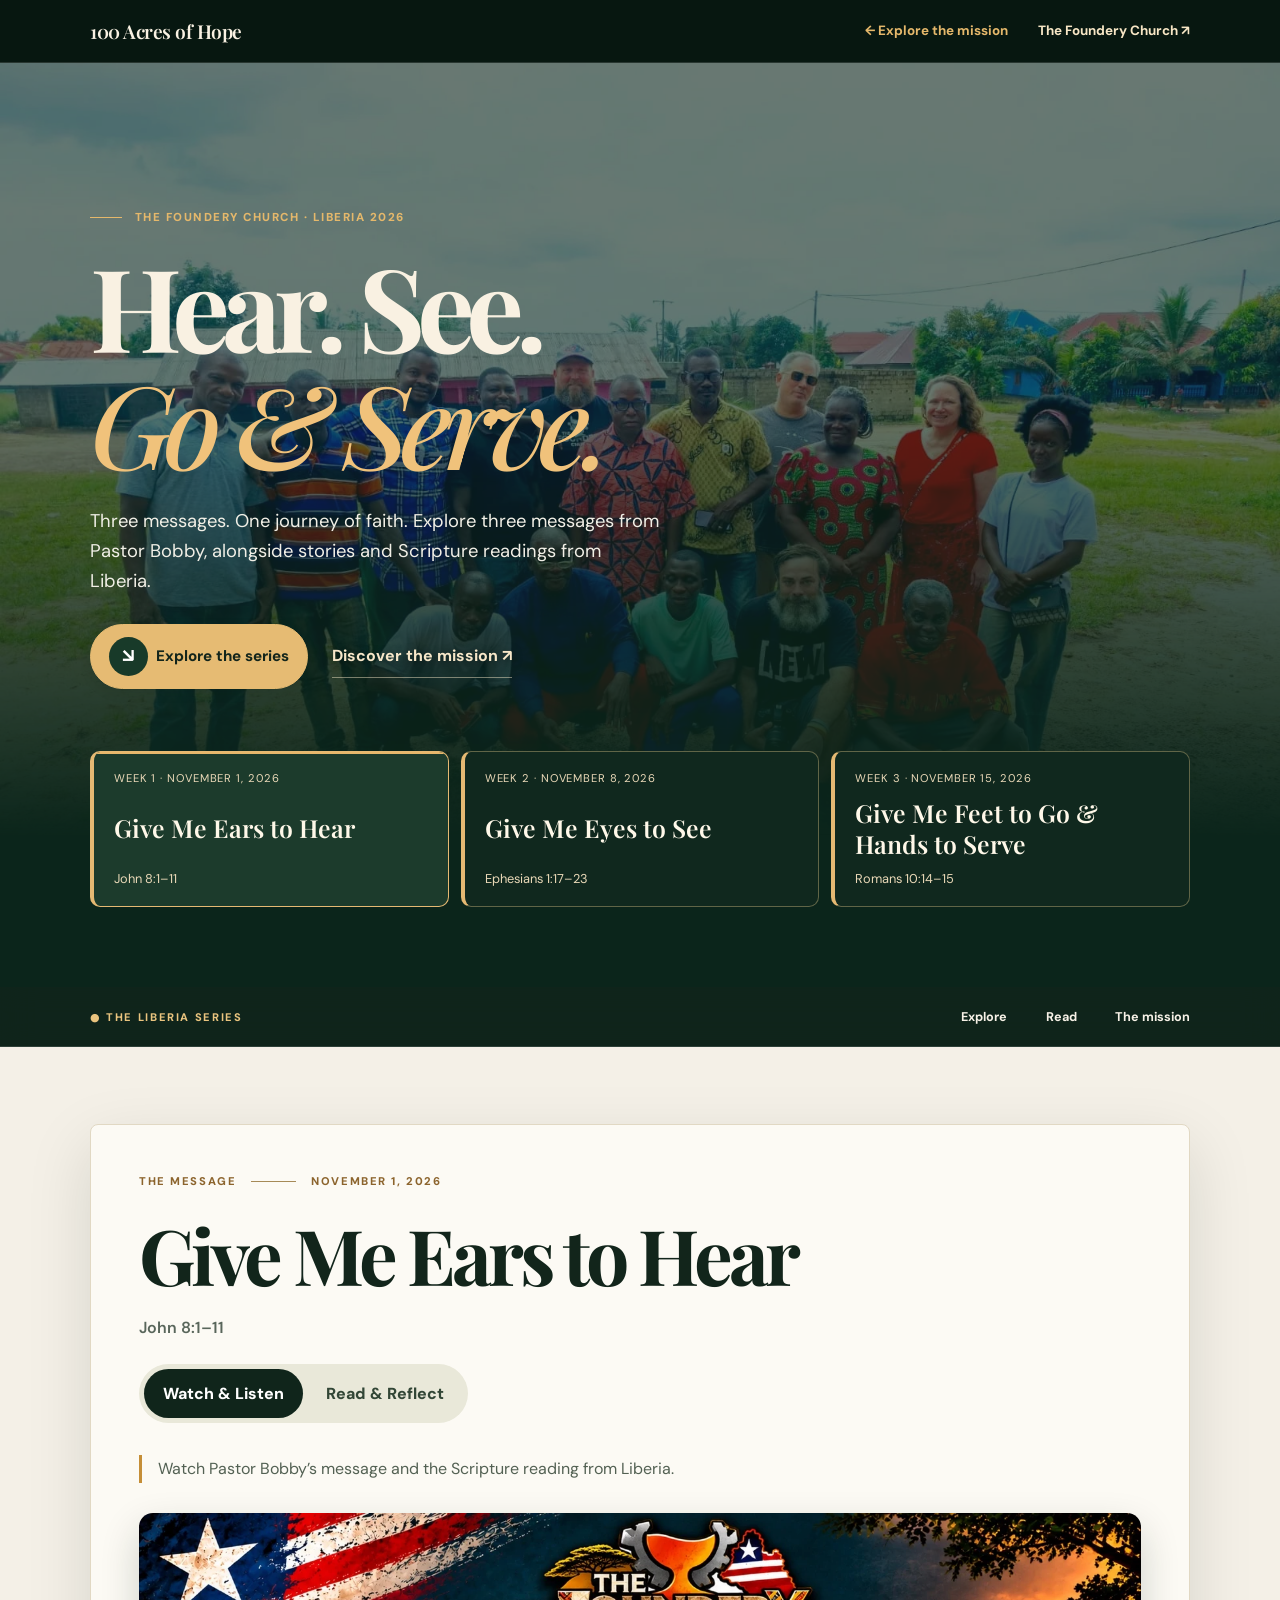
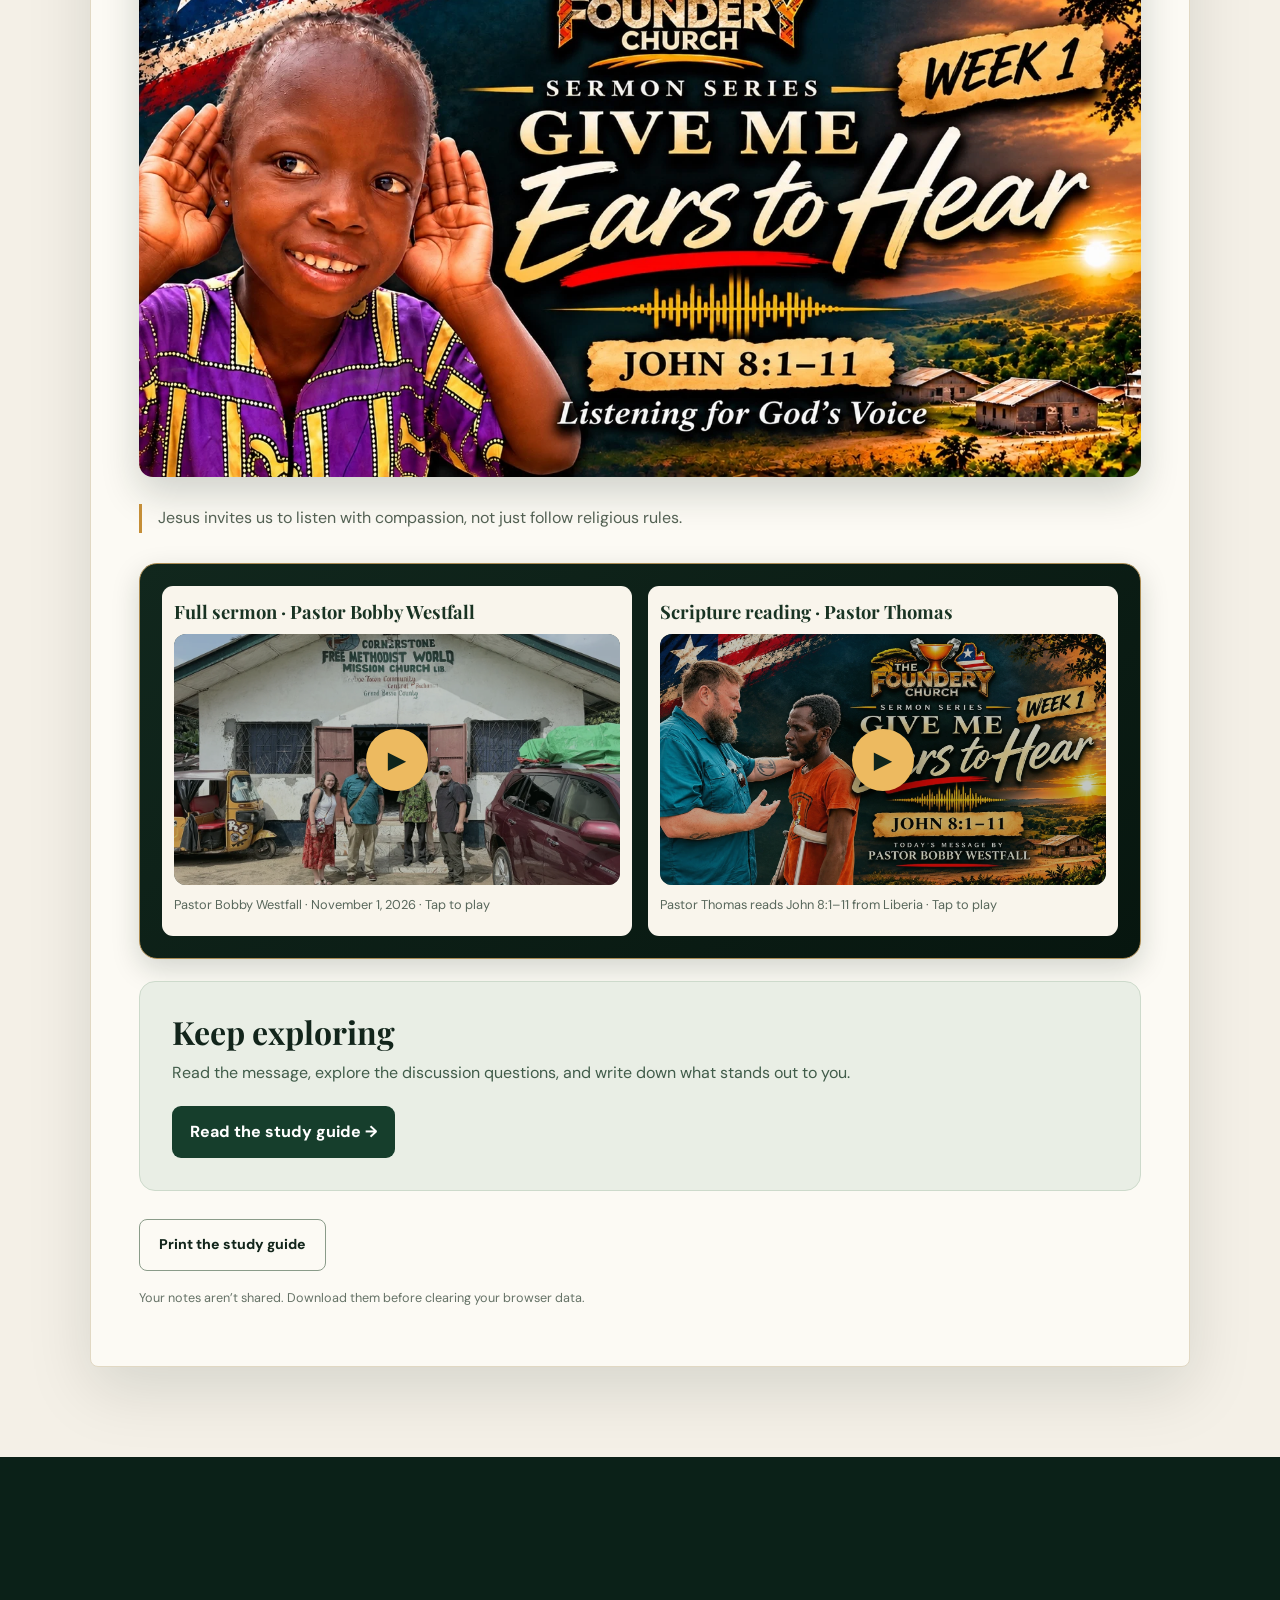
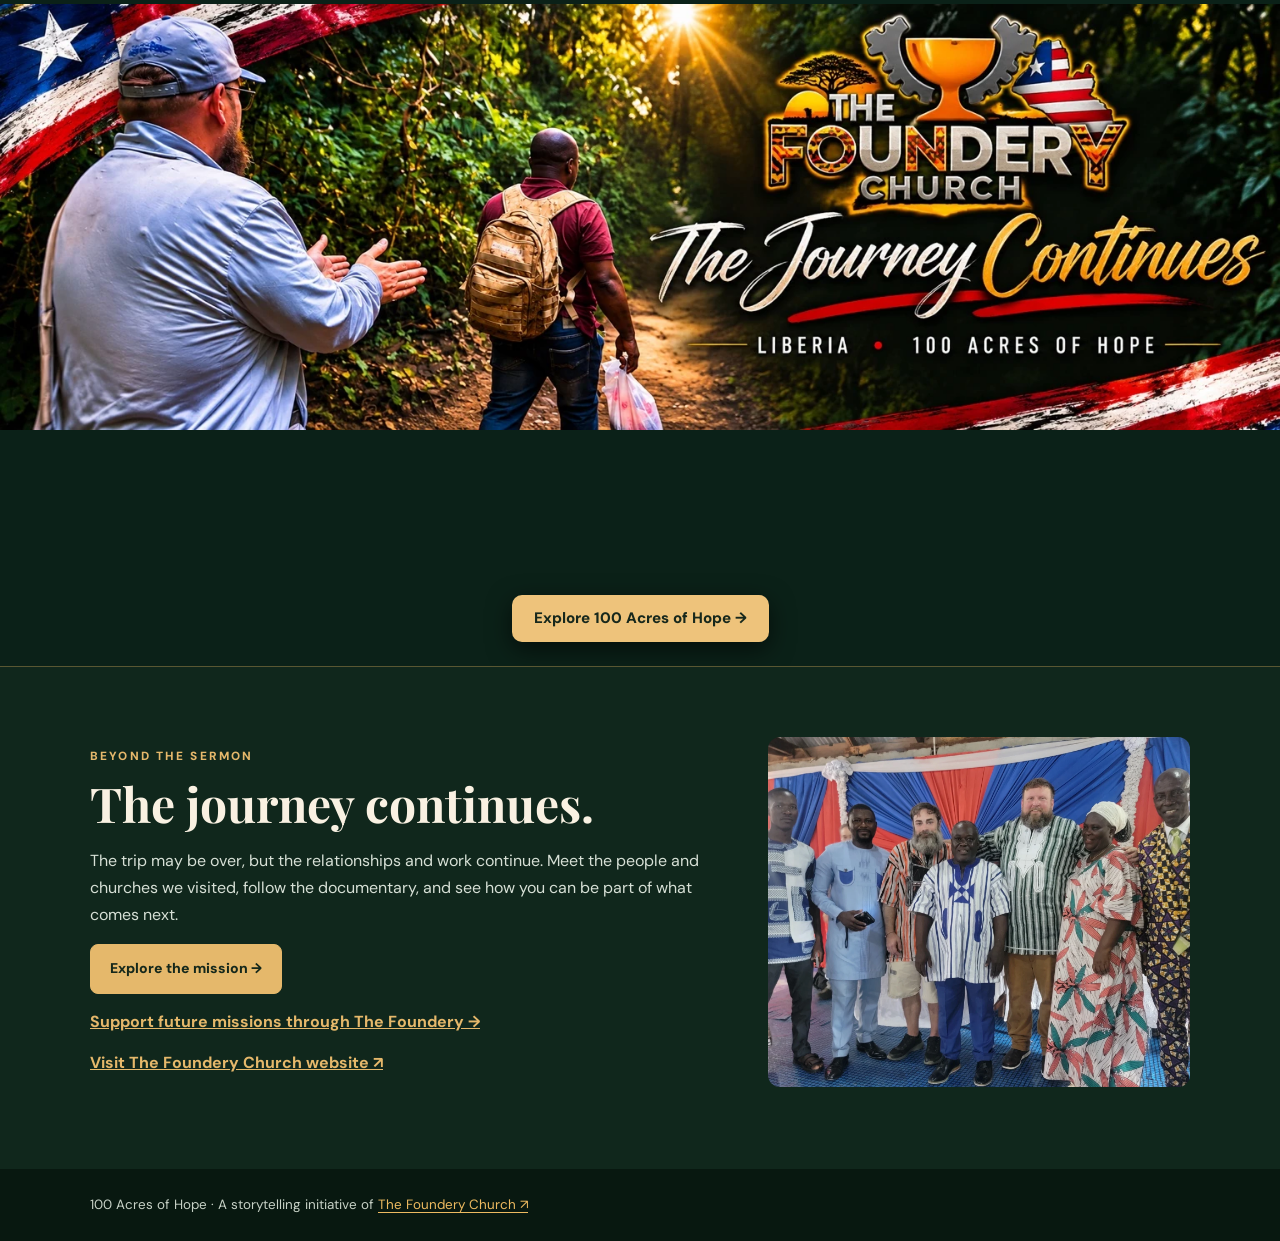
==== sermons/index.html @ f519f8f1 "Identify Week 2 Google Drive link as Let It Grow Zuhzon trip music video" ====
<!doctype html>
<html lang="en"><head><meta charset="utf-8"><meta name="viewport" content="width=device-width,initial-scale=1">
<meta name="theme-color" content="#10231a"><meta name="description" content="Explore The Foundery Church's three-part Liberia sermon series, with original study guides, videos, private notes and the 100 Acres of Hope mission.">
<title>Liberia Sermon Series | 100 Acres of Hope</title><link rel="canonical" href="https://100acresofhope.com/sermons/">
<link rel="preconnect" href="https://fonts.googleapis.com"><link rel="preconnect" href="https://fonts.gstatic.com" crossorigin>
<link href="https://fonts.googleapis.com/css2?family=DM+Sans:wght@400;500;600;700;800&family=Playfair+Display:wght@500;600;700&display=swap" rel="stylesheet">
<style>
:root{--ink:#12251b;--forest:#10251b;--deep:#0a1912;--gold:#edba60;--cream:#f7f0e2;--paper:#fffaf0;--muted:#59665b;--line:#d8d9c9}*{box-sizing:border-box}html{scroll-behavior:smooth}body{margin:0;background:var(--forest);color:#f9f1e2;font:16px/1.7 'DM Sans',system-ui,sans-serif}button,textarea{font:inherit}button{cursor:pointer}button:focus-visible,a:focus-visible,textarea:focus-visible,summary:focus-visible{outline:3px solid var(--gold);outline-offset:3px}a{color:inherit}img,video{max-width:100%}h1,h2,h3{font-family:'Playfair Display',Georgia,serif;line-height:1.15}h1{font-size:clamp(3rem,8vw,6rem);letter-spacing:-.045em;margin:15px 0}h2{font-size:clamp(2rem,4vw,3rem);margin:9px 0 12px}h3{font-size:1.5rem}.wrap{width:min(1100px,calc(100% - 38px));margin:auto}.top{background:#091810f5;border-bottom:1px solid #ffffff22}.top-inner{display:flex;align-items:center;justify-content:space-between;gap:16px;padding:15px 0}.brand{text-decoration:none;font:600 1.2rem 'Playfair Display',serif}.back{text-decoration:none;font-size:.84rem;font-weight:700;color:var(--gold)}.hero{position:relative;isolation:isolate;background:#172e20 url('../assets/worship-gathering-1200.webp') center 45%/cover;overflow:hidden}.hero:before{content:'';position:absolute;inset:0;z-index:-1;background:linear-gradient(90deg,#091810f5 3%,#0b1d16d8 53%,#0b1d1670),linear-gradient(0deg,#091810dc,transparent 50%)}.hero-inner{padding:clamp(60px,9vw,110px) 0 50px}.eyebrow{color:var(--gold);font-size:.74rem;font-weight:800;letter-spacing:.18em;text-transform:uppercase}.hero p{max-width:610px;color:#e2e6dc;font-size:1.08rem}.hero h1 span{color:var(--gold)}.series-nav{display:grid;grid-template-columns:repeat(3,minmax(0,1fr));gap:12px;margin:38px 0 0}.week{min-width:0;display:flex;flex-direction:column;text-align:left;padding:20px 18px;border:1px solid #f6e3bc66;background:#11261fdd;color:#fff;border-radius:12px;transition:background .2s,transform .2s}.week:hover{background:#284333;transform:translateY(-2px)}.week.active{border:2px solid var(--gold);background:#304c36}.week small{color:var(--gold);font-size:.7rem;letter-spacing:.08em;text-transform:uppercase}.week strong{font:600 1.3rem 'Playfair Display',serif;line-height:1.25;margin:9px 0}.week span:last-child{font-size:.8rem;color:#e4e7df}.content-area{background:var(--cream);color:var(--ink);padding:42px 0 65px}.study-card{background:var(--paper);border:1px solid #e1d8c3;border-radius:18px;box-shadow:0 12px 45px #1a24100d;overflow:hidden}.study-head{padding:clamp(23px,5vw,48px);padding-bottom:24px}.study-head .eyebrow{color:#9c6325}.study-head p{color:var(--muted)}.tabs{display:inline-flex;gap:4px;background:#e9e8d9;padding:5px;border-radius:10px;margin:10px 0 8px}.tab{border:0;background:transparent;color:#324636;border-radius:7px;padding:11px 19px;font-weight:800}.tab.active{background:var(--forest);color:#fff}.study-body{padding:0 clamp(23px,5vw,48px) 44px}.mode-intro{border-left:3px solid #c58e37;padding-left:16px;color:#536153;margin:4px 0 30px}.media-card{margin:24px 0 32px}.media-card video,.media-card iframe{width:100%;aspect-ratio:16/9;background:#0c1911;border:0;border-radius:12px;display:block}.media-card figcaption,.photo figcaption{font-size:.81rem;color:var(--muted);margin-top:9px}.media-card h3{margin-bottom:12px}.section-list{border-top:1px solid var(--line)}.sermon-section{border-bottom:1px solid var(--line)}.sermon-section summary{list-style:none;display:flex;align-items:center;gap:14px;cursor:pointer;padding:21px 0;font-weight:800;line-height:1.45}.sermon-section summary::-webkit-details-marker{display:none}.num{color:#8c6c35;font-size:.77rem;min-width:25px}.chev{margin-left:auto;font-size:1.4rem;color:#8c6c35;transition:transform .2s}.sermon-section[open] .chev{transform:rotate(45deg)}.section-content{padding:0 0 23px 39px}.section-content p{margin:0 0 15px;max-width:80ch}.photo{margin:20px 0}.photo img{display:block;width:100%;max-height:470px;object-fit:contain;border-radius:10px;background:#e2e5d9}.note-label{font-weight:800;font-size:.8rem;color:#475948}.note{display:block;width:100%;min-height:100px;margin:8px 0 0;border:1px solid #b6c5b6;border-radius:9px;background:white;color:#12251b;padding:13px;resize:vertical}.prompt{background:#f0eee3;border-radius:12px;padding:19px;margin:14px 0}.prompt strong{display:block;line-height:1.5}.prompt .note{margin-top:12px}.original{background:#e9ebdd;border:1px solid #d1d7c5;padding:24px;border-radius:12px;margin:30px 0}.original h3{margin:0 0 8px}.original p{margin:0 0 18px}.btn{display:inline-flex;align-items:center;justify-content:center;gap:7px;text-decoration:none;padding:12px 19px;border:1px solid #8a9b89;border-radius:8px;background:transparent;color:var(--ink);font-weight:800;font-size:.88rem}.btn.primary{background:#1b3d2a;border-color:#1b3d2a;color:#fff}.btn:hover{filter:brightness(.94)}.actions{display:flex;gap:10px;flex-wrap:wrap;margin-top:24px}.muted{color:var(--muted)}.fine{font-size:.79rem;color:#657266;margin-top:16px}.verse-block{white-space:pre-wrap;line-height:1.85;background:#f0eee3;padding:20px;border-radius:10px;overflow-wrap:anywhere}.takeaways{padding-left:23px}.takeaways li{margin-bottom:12px}.media-grid{display:grid;grid-template-columns:repeat(2,minmax(0,1fr));gap:18px}.mission{background:#10271c;padding:70px 0 82px;border-top:1px solid #e9b85e55}.mission-inner{display:grid;grid-template-columns:1.2fr .8fr;gap:45px;align-items:center}.mission p{max-width:610px;color:#d7e0d6}.mission img{border-radius:12px;max-height:350px;width:100%;object-fit:cover}.mission .btn{background:var(--gold);border-color:var(--gold);color:#15281b}.mission .support{display:inline-block;margin:14px 0 0;color:var(--gold);font-weight:700}.foot{background:#081810;color:#c7d1c6;padding:25px 0;font-size:.84rem}.status{font-size:.8rem;color:#43634a;min-height:20px}.hidden{display:none!important}@media(max-width:760px){.series-nav{grid-template-columns:1fr;gap:8px}.week{padding:13px 16px}.week strong{font-size:1.18rem;margin:3px 0}.hero-inner{padding:52px 0 32px}.mission-inner,.media-grid{grid-template-columns:1fr}.study-head{padding-bottom:12px}.section-content{padding-left:0}.sermon-section summary{gap:9px}.actions .btn{flex:1}.mission{padding:55px 0}}@media print{body,.content-area{background:#fff;color:#000}.top,.hero,.tabs,.mission,.foot,.actions,.media-card,video,iframe{display:none!important}.study-card{border:0;box-shadow:none}.study-head,.study-body{padding:0}.sermon-section:not([open]) .section-content{display:block}.sermon-section{break-inside:avoid}.note{border:1px solid #888}.original{border:1px solid #bbb}}@media(prefers-reduced-motion:reduce){html{scroll-behavior:auto}*,*:before,*:after{transition:none!important}}
</style><style>
/* Documentary companion enhancements */
.hero{background-image:none;background-color:#0b1e16}.hero:after{content:"";position:absolute;inset:0;z-index:-2;background:var(--hero-photo,url('../assets/mission-team-and-leaders-1600.webp')) center 40%/cover;opacity:.52}.hero:before{z-index:-1;background:linear-gradient(90deg,#08170ff5 0%,#0b1e15e8 55%,#0b1e1590 100%),linear-gradient(0deg,#0b1e15,transparent 70%)}
.week.active{box-shadow:inset 0 0 0 1px #edba60}.week:focus-visible{outline-offset:4px}.chapter-nav{display:flex;align-items:center;gap:10px;justify-content:space-between;margin:18px 0}.chapter-nav .btn{min-height:46px}.chapter-count{font-size:.85rem;color:#526353;text-align:center}.progress-track{height:6px;background:#e0e2d7;border-radius:20px;overflow:hidden;margin:8px 0 22px}.progress-fill{height:100%;background:#a97d34;width:0%;transition:width .25s}.guide-panel{background:#eff0e5;border:1px solid #d6ddcb;padding:18px 20px;border-radius:12px;margin:18px 0 28px}.guide-panel h3{font-size:1.25rem;margin:0 0 5px}.guide-panel p{margin:4px 0 12px;color:#4c5e4f}.guide-actions{display:flex;gap:8px;flex-wrap:wrap}.guide-actions .btn{font-size:.8rem;padding:9px 13px}.reading-focus .sermon-section:not([data-current="true"]){display:none}.reading-focus .sermon-section[data-current="true"]{border-top:1px solid #d8d9c9}.reading-focus .sermon-section[data-current="true"] summary{cursor:default}.reading-focus .sermon-section[data-current="true"] .section-content{display:block}.reflection-illustration{background:#e8ecdf;padding:21px;border-radius:14px;margin:25px 0}.reflection-illustration h3{margin:0 0 8px}.reflection-illustration p{color:#475b4a;margin:0 0 12px}.choice-grid{display:grid;grid-template-columns:repeat(3,minmax(0,1fr));gap:8px}.choice{background:#fffaf0;color:#173221;border:1px solid #bdc8b9;border-radius:8px;padding:12px 8px;font-size:.85rem;font-weight:700}.choice[aria-pressed="true"]{background:#173d2a;color:white}.choice-result{margin-top:14px;border-left:3px solid #b8883c;padding:10px 14px;background:#fff9ed;color:#243a29}.reveal-frame{position:relative;max-height:340px;overflow:hidden;border-radius:10px;background:#c9d4c6}.reveal-frame img{width:100%;max-height:340px;object-fit:cover;display:block;transition:transform .5s ease}.reveal-frame[data-revealed="false"] img{transform:scale(2.2)}.reveal-frame[data-revealed="true"] img{transform:scale(1)}.reveal-frame .photo-caption{position:absolute;left:12px;bottom:12px;background:#0b1d15e5;color:white;padding:7px 11px;border-radius:5px;font-size:.75rem}.media-preview{border:0;padding:0;position:relative;display:block;width:100%;aspect-ratio:16/9;overflow:hidden;border-radius:12px;background:#0d2117;color:#fff}.media-preview img{display:block;width:100%;height:100%;object-fit:cover;opacity:.75}.play-mark{position:absolute;top:50%;left:50%;transform:translate(-50%,-50%);display:grid;place-items:center;width:62px;height:62px;border-radius:50%;background:#edba60;color:#10251b;font-size:1.5rem;box-shadow:0 8px 28px #0007}.media-card .video-caption{margin:8px 0;color:#58675b;font-size:.8rem}.journal-card{margin:28px 0;background:#e8ecdf;border-radius:12px;padding:22px}.journal-card h3{margin:0 0 8px}.journal-meta{color:#4d604f;font-size:.85rem}.journal-preview{white-space:pre-wrap;max-height:180px;overflow:auto;font-size:.85rem;background:#fffaf0;border-radius:8px;padding:12px;margin:12px 0}.mission-link{display:flex;gap:14px;align-items:center;padding:13px;background:#edf0e7;border:1px solid #d6dfd0;border-radius:10px;text-decoration:none;color:#183b28;margin:18px 0}.mission-link img{width:100px;height:76px;object-fit:cover;border-radius:7px;flex-shrink:0}.mission-link strong{display:block}.mission-link small{display:block;color:#4c6250}.toast{font-size:.8rem;color:#345b3a;margin-top:9px}.video-card-grid{display:grid;grid-template-columns:repeat(2,minmax(0,1fr));gap:16px}.video-card-grid .media-card{margin:0}.video-card-grid h3{font-size:1.15rem}.study-head{scroll-margin-top:20px}
@media(max-width:700px){.video-card-grid,.choice-grid{grid-template-columns:1fr}.choice-grid{gap:6px}.mission-link img{width:75px;height:72px}.guide-actions .btn{flex:1}.chapter-nav .btn{padding:9px 12px}.hero:after{background-position:62% center}}
@media print{.guide-panel,.chapter-nav,.progress-track,.reflection-illustration,.media-preview,.journal-card,.mission-link{display:none!important}.reading-focus .sermon-section{display:block!important}}
</style><style>
/* QA polish: hero layering, reading hierarchy and mobile ergonomics */
.hero{background-color:#0b1e16!important;background-image:linear-gradient(90deg,rgba(7,22,14,.95) 0%,rgba(8,27,17,.82) 52%,rgba(8,27,17,.48) 100%),var(--hero-photo)!important;background-position:center,center 43%!important;background-size:cover!important}
.hero:before,.hero:after{display:none!important}
.hero h1{max-width:790px;text-wrap:balance;text-shadow:0 2px 20px #07170d60}
.hero p{line-height:1.75;text-shadow:0 1px 8px #07170d80}
.week{backdrop-filter:blur(6px);-webkit-backdrop-filter:blur(6px);min-height:130px}
.week.active{background:#33503af0}
.study-head h2{text-wrap:balance}
.study-body{font-size:1rem;line-height:1.8}
.sermon-section summary:hover{color:#326041}
.sermon-section summary .num{background:#e9e7d8;padding:5px 8px;border-radius:6px;min-width:37px;text-align:center}
.sermon-section[open] summary{color:#214d31}
.sermon-section[open] summary .num{background:#214d31;color:white}
.section-content p{white-space:pre-line}
.video-card-grid .media-card{min-width:0}
.media-preview:focus-visible{outline-offset:4px}
.media-preview:hover img{opacity:.88;transform:scale(1.025)}
.media-preview img{transition:transform .25s ease,opacity .25s ease}
.btn:disabled{opacity:.42;cursor:not-allowed}
.chapter-nav{position:relative}
.chapter-count{min-width:95px}
.note:focus{outline:2px solid #b68b46;outline-offset:1px}
@media(max-width:760px){.hero{background-position:center,64% center!important}.hero-inner{padding:54px 0 28px}.hero h1{font-size:clamp(2.9rem,12vw,4.7rem)}.week{min-height:0}.content-area{padding:22px 0 42px}.study-card{border-radius:13px}.study-head h2{font-size:clamp(1.9rem,9vw,2.65rem)}.study-body{font-size:.97rem}.tabs{width:100%;display:flex}.tab{flex:1;padding:12px 7px}.guide-panel{padding:16px}.chapter-nav{gap:5px}.chapter-count{font-size:.74rem;min-width:70px}.chapter-nav .btn{font-size:.78rem}.mission-link{align-items:flex-start}.media-preview{touch-action:manipulation}}
@media(prefers-reduced-motion:reduce){.media-preview img{transition:none}}
</style><style>.header-links{display:flex;align-items:center;justify-content:flex-end;gap:clamp(12px,3vw,30px);flex-wrap:wrap}.church-link{color:#f7e6c5}.foot a{color:#edba60;text-underline-offset:3px}.church-link:hover,.foot a:hover{text-decoration:underline}@media(max-width:550px){.top-inner{align-items:flex-start}.header-links{flex-direction:column;align-items:flex-end;gap:5px}.header-links .back{font-size:.72rem}.brand{font-size:1.02rem}}</style><style>
/* Immersive documentary reading experience */
.story-intro{display:flex;align-items:flex-end;justify-content:space-between;gap:16px;margin:38px 0 15px}.story-intro h3{margin:0;font-size:clamp(1.5rem,3vw,2rem)}.story-intro p{color:#607161;font-size:.88rem;margin:5px 0 0}.story-deck{display:grid;grid-template-columns:repeat(3,minmax(0,1fr));gap:13px;margin:0 0 36px}.story-tile{min-height:205px;position:relative;isolation:isolate;overflow:hidden;border:1px solid #ffffff30;border-radius:15px;background:#112b20;color:white;text-align:left;display:flex;flex-direction:column;justify-content:space-between;padding:17px;box-shadow:0 8px 24px #162a1720;transition:transform .25s,box-shadow .25s}.story-tile:before{content:'';position:absolute;inset:0;z-index:-1;background:linear-gradient(180deg,#0b1c16a8 0%,#0a1c1550 40%,#071910e8 100%),var(--tile-photo);background-size:cover;background-position:center;transition:transform .35s}.story-tile:hover{transform:translateY(-3px);box-shadow:0 14px 32px #15291840}.story-tile:hover:before{transform:scale(1.055)}.story-tile .tile-number{color:#f5c778;font-size:.74rem;font-weight:800;letter-spacing:.1em}.story-tile strong{font:600 clamp(1.12rem,2vw,1.45rem)/1.2 'Playfair Display',Georgia,serif;text-wrap:balance}.story-tile .tile-action{font-size:.75rem;color:#ffdf9f;margin-top:11px;font-weight:800}.story-dialog{border:0;padding:0;background:#071c14;color:white;width:min(1050px,calc(100vw - 24px));max-width:1050px;max-height:min(92dvh,960px);border-radius:19px;overflow:hidden;box-shadow:0 30px 100px #0009}.story-dialog::backdrop{background:#06130ee3;backdrop-filter:blur(9px)}.story-stage{position:relative;min-height:min(78dvh,700px);display:flex;flex-direction:column;justify-content:space-between;isolation:isolate;padding:clamp(22px,4vw,46px);overflow:auto;max-height:90dvh}.story-stage:before{content:'';position:absolute;inset:0;z-index:-1;background:linear-gradient(90deg,#06150ff2 0%,#07170ee0 48%,#07170e88 100%),var(--stage-photo);background-size:cover;background-position:center}.story-top{display:flex;align-items:center;justify-content:space-between;gap:12px}.story-kicker{font-size:.73rem;letter-spacing:.17em;color:#f2c46d;text-transform:uppercase;font-weight:800}.story-close{border:1px solid #ffffff66;border-radius:999px;background:#07170c99;color:#fff;width:43px;height:43px;font-size:1.5rem;line-height:1}.story-content{max-width:680px;margin:35px 0}.story-content h2{font-size:clamp(2.1rem,5.5vw,4rem);line-height:1.07;text-wrap:balance;margin:0 0 20px;color:#fff}.story-copy{max-height:34vh;overflow:auto;font-size:clamp(.95rem,1.6vw,1.1rem);line-height:1.85;white-space:pre-line;color:#f4f0e6;padding-right:8px}.story-controls{display:flex;gap:12px;justify-content:space-between;align-items:center;flex-wrap:wrap}.story-controls button{border:1px solid #ffffff77;background:#102b20d9;color:#fff;border-radius:999px;padding:12px 19px;font-weight:700;min-height:44px}.story-controls button:disabled{opacity:.35;cursor:not-allowed}.story-controls span{font-size:.78rem;color:#f0d5a3}.story-dialog button:focus-visible,.story-tile:focus-visible{outline:3px solid #f2c46d;outline-offset:3px}.study-jump{display:flex;justify-content:space-between;gap:12px;align-items:center;border-top:1px solid #d9d9c9;padding-top:22px;margin-top:10px}.study-jump p{margin:0;color:#546656;font-size:.85rem}.study-jump a{font-weight:800;color:#214d32;white-space:nowrap}.section-list{scroll-margin-top:22px}
@media(max-width:760px){.story-deck{grid-template-columns:repeat(2,minmax(0,1fr));gap:9px}.story-tile{min-height:175px;padding:13px}.story-tile strong{font-size:1.08rem}.story-intro{margin-top:25px}.story-stage{min-height:78dvh;padding:21px}.story-stage:before{background:linear-gradient(180deg,#07190fdc 0%,#06150fe9 48%,#06150ff0 100%),var(--stage-photo);background-size:cover;background-position:center}.story-copy{max-height:39vh}.story-controls button{padding:11px 13px}.story-controls span{order:-1;width:100%;text-align:center}.study-jump{align-items:flex-start;flex-direction:column}}
@media(max-width:400px){.story-tile{min-height:155px}.story-tile strong{font-size:1rem}}
@media(prefers-reduced-motion:reduce){.story-tile,.story-tile:before{transition:none}}
@media print{.story-deck,.story-intro,.story-dialog,.study-jump{display:none!important}}
</style><style>
/* Immersive v2 — editorial hierarchy, reduced clutter, cinematic chapter reader */
.story-intro{align-items:center;margin:35px 0 18px}.story-intro h3{font-size:clamp(1.9rem,4vw,2.7rem);letter-spacing:-.035em}.story-deck{grid-template-columns:repeat(3,minmax(0,1fr));gap:11px}.story-tile{min-height:185px;border-radius:14px}.story-tile:first-child{grid-column:span 2;grid-row:span 2;min-height:390px;padding:28px}.story-tile:first-child strong{font-size:clamp(2rem,4vw,3rem);max-width:430px;display:block}.story-tile:first-child .tile-number{font-size:.86rem}.story-tile:first-child .tile-action{font-size:.9rem}.story-tile:nth-child(n+5){display:none}.story-deck.expanded .story-tile:nth-child(n+5){display:flex}.story-deck.expanded .story-tile:first-child{grid-column:span 2;grid-row:span 2}.story-deck-toggle{display:flex;justify-content:center;margin:-15px 0 35px}.story-deck-toggle button{border:1px solid #c9cfbf;border-radius:999px;background:#e8eddf;color:#24422d;font-weight:800;padding:11px 24px;min-height:44px}.story-deck-toggle button:hover{background:#dce7d6}.story-dialog{width:min(1150px,calc(100vw - 20px));max-height:94dvh;border-radius:17px}.story-stage{min-height:min(85dvh,800px);max-height:93dvh}.story-stage:before{background:linear-gradient(90deg,#05140ff5 0%,#06170fdf 55%,#06170f99 100%),var(--stage-photo);background-position:center;background-size:cover}.story-content{max-width:720px}.story-content h2{font-size:clamp(2.5rem,6vw,5rem);letter-spacing:-.04em}.story-copy{font-size:clamp(1rem,1.6vw,1.17rem);line-height:1.95;max-height:37vh}.story-tools{display:flex;align-items:center;gap:9px;flex-wrap:wrap;margin-top:18px}.story-tools button,.story-tools select{border:1px solid #ffffff6b;border-radius:999px;background:#092519db;color:#f8ead0;padding:10px 14px;font:700 .8rem 'DM Sans',sans-serif;min-height:43px}.story-tools select{max-width:min(300px,80vw)}.story-tools option{background:#123123;color:white}.story-note-panel{margin:16px 0 0;max-width:650px}.story-note-panel[hidden]{display:none}.story-note-panel label{display:block;font-size:.82rem;color:#f4d39c;font-weight:700;margin-bottom:7px}.story-note-panel textarea{width:100%;min-height:105px;background:#fffaf0;color:#173123;border:1px solid #efcf90;border-radius:10px;padding:12px;font:inherit;resize:vertical}.story-note-status{font-size:.75rem;color:#f3d8a8;margin-top:5px}.story-photo-credit{color:#f2e2bf;font-size:.72rem;margin-top:13px;opacity:.88}.story-progress{height:3px;background:#ffffff30;margin-top:16px;border-radius:8px;overflow:hidden}.story-progress span{display:block;height:100%;background:#efc376;transition:width .3s}.story-controls{border-top:1px solid #ffffff36;padding-top:18px}.story-controls button:not(:disabled):hover{background:#254b35}.story-tile .tile-action{letter-spacing:.03em}
@media(max-width:700px){.story-deck{grid-template-columns:repeat(2,minmax(0,1fr))}.story-tile:first-child{grid-column:span 2;grid-row:auto;min-height:285px;padding:22px}.story-tile:first-child strong{font-size:2rem}.story-tile:nth-child(4){display:none}.story-deck.expanded .story-tile:nth-child(4){display:flex}.story-stage{min-height:84dvh;max-height:93dvh;padding:20px}.story-content{margin:25px 0}.story-content h2{font-size:clamp(2.2rem,9vw,3.4rem)}.story-copy{max-height:32vh;line-height:1.75}.story-tools{gap:7px}.story-tools button,.story-tools select{font-size:.74rem;padding:9px 11px}.story-controls{gap:6px}.story-controls button{flex:1}.story-photo-credit{font-size:.66rem}}
</style><style>
/* Cinematic editorial redesign */
:root{--cream:#f4f0e7;--paper:#fcfaf4;--gold:#e5b86b}.top{position:relative;z-index:5;background:#071710}.top-inner{padding-block:18px}.brand{letter-spacing:-.025em}.hero{min-height:min(840px,88svh);display:flex;align-items:center;background-color:#07170f}.hero-inner{padding-top:clamp(92px,12vw,175px);padding-bottom:clamp(64px,9vw,110px)}.hero .eyebrow{display:inline-flex;align-items:center;gap:13px;font-size:.76rem;letter-spacing:.21em}.hero .eyebrow:before{content:'';width:32px;height:1px;background:var(--gold)}.hero h1{font-size:clamp(4.5rem,10vw,9.5rem);line-height:.94;max-width:950px;letter-spacing:-.07em;text-wrap:balance;margin:24px 0}.hero h1 span{font-style:italic;font-weight:500;color:#f0c27b}.hero .hero-lead{max-width:580px;color:#f1eadb;font-size:clamp(1rem,1.5vw,1.19rem);line-height:1.8}.hero-actions{display:flex;align-items:center;flex-wrap:wrap;gap:24px;margin-top:30px}.hero-cta{display:inline-flex;gap:16px;align-items:center;background:#e9bd75;color:#15281a;text-decoration:none;padding:12px 23px 12px 13px;border-radius:999px;font-weight:800;box-shadow:0 10px 30px #0004;transition:transform .2s,background .2s}.hero-cta:hover{transform:translateY(-3px);background:#f4d39c}.hero-cta-icon{display:grid;place-items:center;width:39px;height:39px;border-radius:50%;background:#13291d;color:#fff;font-size:1.2rem}.hero-secondary{color:#f7e8c7;font-weight:700;text-decoration:none;border-bottom:1px solid #f7e8c777;padding:8px 0}.hero-secondary:hover{border-color:#fff}.hero .series-nav{margin-top:clamp(48px,6vw,82px)}.week{position:relative;min-height:138px;justify-content:space-between;background:#091e18c4;border:1px solid #ffffff46;border-radius:4px;padding:20px 22px;backdrop-filter:blur(9px);overflow:hidden}.week:before{content:'';position:absolute;inset:0 0 auto;height:2px;background:#e7b76b;transform:scaleX(0);transform-origin:left;transition:transform .3s}.week:hover:before,.week.active:before{transform:scaleX(1)}.week.active{border:1px solid #edc77f;background:#143324e6}.week strong{font-size:clamp(1.1rem,2vw,1.55rem)}.reading-ribbon{position:sticky;top:0;z-index:8;background:#10251bed;border-bottom:1px solid #ffffff22;backdrop-filter:blur(18px)}.reading-ribbon-inner{min-height:59px;display:flex;align-items:center;justify-content:space-between;gap:16px}.reading-ribbon-label{font-size:.69rem;letter-spacing:.15em;font-weight:800;color:#eac47f;white-space:nowrap}.reading-ribbon nav{display:flex;gap:clamp(14px,3vw,40px)}.reading-ribbon a{font-size:.79rem;text-decoration:none;font-weight:700;color:#f7f1e7}.reading-ribbon a:hover{text-decoration:underline;text-underline-offset:5px}.content-area{padding:clamp(35px,6vw,82px) 0 90px;scroll-margin-top:59px}.study-card{border-radius:8px;box-shadow:0 25px 75px #1021161c}.study-head{padding-bottom:20px}.study-overline{display:flex;align-items:center;gap:15px;color:#8c642d;font-size:.7rem;letter-spacing:.14em;font-weight:800;text-transform:uppercase}.study-overline-rule{height:1px;width:45px;background:#a68a57}.study-head h2{font-size:clamp(2.7rem,6vw,5.1rem);letter-spacing:-.055em;margin:20px 0 10px}.study-head #verse{font-weight:600}.tabs{border-radius:999px;padding:5px;margin-top:20px}.tab{border-radius:999px}.story-tile{border-radius:6px}.story-tile:before{filter:saturate(.82)}.story-tile strong{letter-spacing:-.02em}.story-dialog{border-radius:8px}.story-stage{min-height:min(86dvh,850px)}.story-content h2{letter-spacing:-.065em}.story-copy{max-width:63ch}.mission{scroll-margin-top:60px}.section-list{scroll-margin-top:75px}
@media(max-width:700px){.hero{min-height:0}.hero-inner{padding:78px 0 48px}.hero h1{font-size:clamp(3.7rem,15vw,6rem)}.hero .series-nav{margin-top:45px;grid-template-columns:1fr;gap:8px}.week{min-height:0;padding:13px 17px}.week strong{font-size:1.22rem;margin:4px 0}.week small,.week span:last-child{font-size:.7rem}.reading-ribbon-inner{min-height:51px}.reading-ribbon-label{font-size:.59rem;letter-spacing:.08em}.reading-ribbon nav{gap:14px}.reading-ribbon a{font-size:.72rem}.study-head h2{font-size:clamp(2.35rem,10vw,3.6rem)}.hero-actions{gap:16px}}
@media(max-width:370px){.reading-ribbon-label{display:none}.reading-ribbon-inner{justify-content:center}.hero-cta{font-size:.86rem}}
@media(prefers-reduced-motion:reduce){html{scroll-behavior:auto}.hero-cta{transition:none}}
</style><style>
/* Final QA: focus, print, overflow and touch targets */
html{scroll-padding-top:76px}.hero,.story-stage,.study-card{min-width:0}.story-content,.story-copy,.study-body,.section-content{overflow-wrap:anywhere}.story-copy{white-space:pre-wrap}.verse-block{white-space:pre-wrap}.story-tile,.story-close,.story-controls button,.tab,.week{touch-action:manipulation}.reading-ribbon a,.hero-cta,.hero-secondary{min-height:44px;display:inline-flex;align-items:center}.story-note-panel textarea:focus-visible{outline:3px solid #edba60;outline-offset:2px}
@media(max-width:700px){.hero h1{overflow-wrap:normal}.story-dialog{width:calc(100vw - 12px);max-height:95dvh}.story-stage{max-height:94dvh}.story-copy{max-height:34dvh}.story-content h2{overflow-wrap:break-word}.study-overline{flex-wrap:wrap}}
@media print{.top,.reading-ribbon,.hero-actions,.series-nav,.story-deck,.story-deck-toggle,.story-dialog,.chapter-nav,.guide-actions,.media-preview,.mission,.foot,.tabs,.story-intro{display:none!important}.hero{min-height:0;background:none!important;color:#111}.hero h1,.hero h1 span{color:#111!important}.content-area{background:white;padding:0}.study-card{box-shadow:none;border:0}.study-head,.study-body{padding:10px}.sermon-section{break-inside:avoid}.section-content{display:block!important}.note{border:1px solid #aaa}.study-card *{color:#111!important}}
</style><style>
/* Experience QA: readable type, resilient navigation, focused interactions */
:root{color-scheme:light}.story-dialog{color-scheme:dark}.hero{color-scheme:dark}.story-copy{line-height:1.82;letter-spacing:.005em}.story-content h2{text-wrap:balance}.story-note-panel textarea{min-height:120px;resize:vertical}.story-tile{transition:transform .24s ease,box-shadow .24s ease}.story-tile:hover{transform:translateY(-4px);box-shadow:0 20px 34px #0920152b}.week:focus-visible,.story-tile:focus-visible,.story-controls button:focus-visible,.reading-ribbon a:focus-visible,.hero-cta:focus-visible{outline:3px solid #f6c66d;outline-offset:3px}.study-jump a,.mission-link,.support{overflow-wrap:anywhere}.story-photo-credit{font-size:.77rem;line-height:1.6}.note{width:100%;max-width:100%;min-height:110px}.study-overline{line-height:1.5}.story-deck-toggle button{min-height:48px}.sermon-section summary{scroll-margin-top:80px}
@media(max-width:760px){.story-dialog{margin:auto}.story-stage{padding:clamp(16px,4vw,24px)}.story-controls{gap:8px}.story-controls button{min-height:44px}.story-content h2{font-size:clamp(1.85rem,8vw,3.5rem)}.story-copy{font-size:1rem;line-height:1.75}.story-tile:first-child{min-height:250px}.hero .hero-lead{line-height:1.65}}
@media print{.hero{display:none!important}.study-head h2{font-size:24pt!important}.study-card{background:#fff!important}.study-body{padding:0!important}.section-list{border-top:1px solid #aaa}.sermon-section summary{padding:8px 0}.section-content{padding:0 0 10px!important}.section-content p{font-size:10.5pt;line-height:1.5}.prompt{break-inside:avoid}.prompt textarea{min-height:60px}.story-deck-toggle,.reading-ribbon,.video-card-grid{display:none!important}}
</style><style>
/* Liberia sermon graphics integration — uploaded site assets */
.sermon-brand-mark{display:block;width:min(340px,70vw);height:auto;max-height:150px;object-fit:contain;object-position:left center;margin-bottom:22px;filter:drop-shadow(0 5px 22px #0008)}
.hero{background-position:center,center!important}
.hero-cta{background:#e5b86b url('../assets/01_watch_sermon.png') center/cover no-repeat;min-height:61px;border:1px solid #ffe2a4;box-shadow:0 12px 35px #0007}
.hero-cta:hover{filter:brightness(1.1)}
.series-nav .week{background-image:linear-gradient(90deg,#06140dd9,#071a0d91),url('../assets/give-me-series-overview.webp');background-size:cover;background-position:center}
.series-nav .week:nth-child(1){background-image:linear-gradient(90deg,#07150dcf,#07170b78),url('../assets/week-01-ears-to-hear-cover.webp')}
.series-nav .week:nth-child(2){background-image:linear-gradient(90deg,#07150dcf,#07170b78),url('../assets/week-02-eyes-to-see-cover.webp')}
.series-nav .week.active{border-color:#f3c77c;box-shadow:inset 0 0 0 1px #f3c77c,0 10px 35px #0006}
.study-head{position:relative}
.sermon-cover{display:block;width:100%;aspect-ratio:16/9;object-fit:cover;border-radius:14px;margin:14px 0 27px;box-shadow:0 16px 38px #10251b30}
.lib-divider{width:100%;height:auto;display:block;margin:30px 0 12px;max-height:85px;object-fit:cover}
.video-card-grid{padding:13px;border-radius:18px;background:#102219 url('../assets/liberia-decorative-content-frame.webp') center/100% 100% no-repeat;box-shadow:0 10px 28px #0c211a2b}
.video-card-grid .media-card{background:#fffaf0;border-radius:11px;padding:12px}
.video-card-grid .media-card h3{color:#193323;margin:3px 0 12px}
.video-card-grid .media-preview{border:2px solid #d8a657}
.story-tile{border-color:#f0bf7180}
.story-tile .tile-action{color:#ffe0a3}
.story-tile[data-story]{background:#0e211a}
.visual-library{margin:34px 0;padding-top:26px;border-top:1px solid #cfcab8}
.visual-library h3{margin:0 0 8px}
.visual-library>p{color:#546453;margin:0 0 18px}
.visual-group{margin:26px 0}
.visual-group h4{font-size:1rem;letter-spacing:.04em;margin:0 0 11px;color:#31513a}
.visual-grid{display:grid;grid-template-columns:repeat(3,minmax(0,1fr));gap:12px}
.visual-card{margin:0;min-width:0}
.visual-card img{width:100%;aspect-ratio:16/9;object-fit:cover;display:block;border-radius:9px;box-shadow:0 4px 15px #152b1a22;background:#12251b}
.visual-card figcaption{font-size:.72rem;color:#536254;padding:6px 2px}
.closing-journey{position:relative;background:#091b13}
.closing-journey img{display:block;width:100%;max-height:550px;object-fit:cover}
.closing-journey a{position:absolute;right:clamp(16px,5vw,80px);bottom:clamp(16px,5vw,60px);background:#eec37b;color:#17281c;text-decoration:none;border-radius:999px;padding:12px 22px;font-weight:800;box-shadow:0 7px 25px #0009}
@media(max-width:760px){.sermon-brand-mark{max-height:100px;width:min(250px,65vw)}.visual-grid{grid-template-columns:repeat(2,minmax(0,1fr))}.video-card-grid{padding:7px}.closing-journey img{min-height:230px;object-position:35% center}.closing-journey a{font-size:.8rem;padding:9px 14px}}
@media print{.sermon-brand-mark,.sermon-cover,.lib-divider,.visual-library,.closing-journey{display:none!important}}
</style><style>
/* Final decorative and action-graphic integration */
.guide-panel{border-image:none;background:linear-gradient(#f1f1e9ef,#f1f1e9ef),url('../assets/05_sermon_content_border.png') center/cover;border:2px solid #c6a66b}
.guide-actions .btn.primary{background:#173c2b url('../assets/02_open_study_guide.png') center/cover;border-color:#c7a36d;text-shadow:0 1px 5px #000b;color:#fff}
.original .btn.primary{background:#173c2b url('../assets/03_download_pdf.png') center/cover;border-color:#c7a36d;text-shadow:0 1px 5px #000b;color:#fff}
.verse-block{border:2px solid #d8b26f;background:#f5eee0 url('../assets/06_scripture_focus_banner.png') top center/100% auto no-repeat;padding-top:clamp(42px,9vw,100px)}
.story-deck-toggle button{border:2px solid #c8a05f;background:#f5e8d0}
@media print{.guide-panel{background:none;border:1px solid #bbb}.verse-block{background:none;padding-top:20px}}
</style><style>
/* Cohesive documentary experience: real photos lead; graphic art supports */
:root{--cinema-ink:#0c1c17;--cinema-gold:#e4b973;--cinema-paper:#f8f3e8}
.hero{background-image:linear-gradient(90deg,rgba(6,20,17,.93) 0%,rgba(6,20,17,.67) 50%,rgba(6,20,17,.2) 100%),url('../assets/give-me-series-overview.webp')!important;background-size:cover!important;background-position:center!important}
.sermon-brand-mark{width:min(270px,54vw);max-height:115px}
.hero-cta,.guide-actions .btn.primary,.original .btn.primary{background:#e4b973!important;color:#14251b!important;text-shadow:none!important;border:1px solid #e4b973!important;box-shadow:0 8px 24px #0003!important}
.hero-cta:hover,.guide-actions .btn.primary:hover,.original .btn.primary:hover{background:#f2ce91!important}
.guide-panel{background:#f8f3e8!important;border:1px solid #d9c8a8!important;box-shadow:0 8px 26px #13251a12}
.verse-block{background:#f9f4e9!important;padding:24px!important;border:1px solid #d7c49e!important}
.video-card-grid{background:linear-gradient(145deg,#11271d,#07160f)!important;padding:clamp(10px,2vw,22px);border:1px solid #ad8d54}
.video-card-grid .media-card{background:#f9f5ec}
.video-card-grid .media-preview{border:0!important;overflow:hidden}
.story-tile{overflow:hidden;isolation:isolate}
.story-tile::before{content:'';position:absolute;inset:0;background:linear-gradient(180deg,#0a191022,#06130ce6);z-index:-1;pointer-events:none}
.sermon-section{scroll-margin-top:90px}
.chapter-art{margin:0 0 18px;overflow:hidden;border-radius:12px;background:#13271e}
.chapter-art img{display:block;width:100%;aspect-ratio:16/9;object-fit:cover}
.chapter-art figcaption{font-size:.76rem;padding:8px 12px;background:#11251b;color:#f2ddb3}
.prompt{position:relative;overflow:hidden}
.prompt-visual{display:block;width:100%;aspect-ratio:16/9;object-fit:cover;border-radius:10px;margin:0 0 16px}
.takeaway-visual{display:block;width:100%;aspect-ratio:16/9;object-fit:cover;border-radius:10px;margin:10px 0}
.visual-library{border:0;margin:34px 0;padding:0}
.visual-library>details{border:1px solid #d4c6aa;border-radius:13px;padding:15px 18px;background:#faf7f0}
.visual-library>details>summary{cursor:pointer;font-weight:700;color:#274a33}
.visual-library .visual-grid{grid-template-columns:repeat(3,minmax(0,1fr));margin-top:18px}
.visual-library .visual-group{margin:20px 0}
.lib-divider{max-height:42px;object-fit:contain;opacity:.8}
.closing-journey img{max-height:430px}
@media(max-width:760px){.hero{background-position:62% center!important}.visual-library .visual-grid{grid-template-columns:repeat(2,minmax(0,1fr))}.chapter-art img{aspect-ratio:16/9}.closing-journey img{min-height:190px}.sermon-cover{margin:6px 0 18px}.prompt-visual{aspect-ratio:16/9}}
@media(prefers-reduced-motion:reduce){.story-tile,.hero-cta{transition:none!important}}
</style><style>
/* Final polish: predictable image layering, legibility, touch and print */
.hero{background-image:none!important;background-color:#091b14!important}
.hero::after{background: url('../assets/give-me-series-overview.webp') center 42%/cover no-repeat!important;opacity:.56!important}
.hero::before{background:linear-gradient(90deg,rgba(6,18,13,.96),rgba(6,18,13,.83) 47%,rgba(6,18,13,.42)),linear-gradient(0deg,#081910d9,transparent 70%)!important}
.hero-inner{position:relative;z-index:1}
.story-tile::before{z-index:0!important}
.story-tile>*{position:relative;z-index:1}
.story-tile{background-color:#0d261a}
.study-card{box-shadow:0 22px 65px #081b1320}
.sermon-section summary{min-height:64px}
.sermon-section[open] summary{color:#24513a}
.sermon-section summary:hover{color:#8b6328}
.sermon-section .section-content{animation:none}
.prompt{border:1px solid #dfd7c7;background:#f5f1e8}
.prompt-visual,.takeaway-visual{background:#10251b}
.note{font-size:16px;line-height:1.6;min-height:112px}
.note:focus{border-color:#a67b3b;box-shadow:0 0 0 3px #cda65b38;outline:none}
.chapter-art img,.prompt-visual,.takeaway-visual{height:auto}
.chapter-art img{max-height:520px;object-fit:contain;background:#10251b}
.prompt-visual{max-height:430px;object-fit:contain}
.takeaway-visual{max-height:390px;object-fit:contain}
.visual-library>details>summary{padding:4px 0;list-style-position:inside}
.visual-card img{height:auto;aspect-ratio:16/9;object-fit:contain;background:#10251b}
.story-dialog{max-height:95dvh}
.story-dialog button,.chapter-nav button,.tabs button{touch-action:manipulation}
@media(max-width:760px){
 .hero-inner{padding-top:38px}
 .hero::after{background-position:57% center!important;opacity:.36!important}
 .hero::before{background:linear-gradient(90deg,#081a14f5,#081a14ba)!important}
 .hero h1{font-size:clamp(2.5rem,12vw,4.4rem)}
 .study-card{border-radius:14px}
 .study-body{padding-left:18px;padding-right:18px}
 .study-head{padding-left:18px;padding-right:18px}
 .video-card-grid{padding:10px}
 .tabs{display:flex;width:100%}
 .tabs .tab{flex:1;padding:12px 8px}
 .chapter-nav .btn{padding:10px 12px}
 .chapter-count{font-size:.75rem}
 .visual-library .visual-grid{grid-template-columns:1fr 1fr;gap:10px}
 .sermon-section summary{padding:17px 0}
 .prompt{padding:14px}
 .guide-actions .btn{flex:1}
}
@media(max-width:390px){.visual-library .visual-grid{grid-template-columns:1fr}.chapter-nav{flex-wrap:wrap}.chapter-count{order:-1;width:100%}}
@media print{
 .hero,.top,.reading-ribbon,.closing-journey,.mission,.foot,.story-deck,.story-intro,.story-deck-toggle,.study-jump,.chapter-nav,.guide-panel,.visual-library,.chapter-art,.prompt-visual,.takeaway-visual,.journal-card,.lib-divider,.video-card-grid,.sermon-cover,.story-dialog,.tabs,.actions{display:none!important}
 .study-card,.content-area{background:#fff!important;color:#000!important;border:0!important;box-shadow:none!important}
 .study-body,.study-head{padding:0!important}
 .sermon-section .section-content{display:block!important}
 .sermon-section{break-inside:auto}
 .sermon-section summary{font-size:12pt}
 .section-content p{font-size:10pt}
 .prompt{break-inside:avoid;background:#fff!important}
 .note{min-height:65px}
}
</style><style>
/* Mobile hero repair: actual photography, no duplicated branding or button art */
.hero{background:#071a13 linear-gradient(90deg,rgba(5,19,14,.94),rgba(5,19,14,.72) 60%,rgba(5,19,14,.38)),url('../assets/mission-team-and-leaders-1600.webp') center 45%/cover no-repeat!important;min-height:0!important;display:block!important}
.hero::before,.hero::after{display:none!important}
.hero-inner{position:relative;z-index:1;padding-top:clamp(56px,8vw,105px);padding-bottom:clamp(50px,7vw,80px)}
.hero-brand{display:inline-flex;flex-direction:column;gap:0;font:800 clamp(1rem,2vw,1.25rem)/1.05 'DM Sans',sans-serif;letter-spacing:.09em;color:#f8e8c6;border-left:3px solid #e4b973;padding:4px 0 4px 14px;margin-bottom:26px;text-shadow:0 2px 12px #0008}
.hero-brand span{font-size:.69em;letter-spacing:.26em;color:#e5b973;margin-top:6px}
.hero .eyebrow{font-size:.72rem;letter-spacing:.13em;line-height:1.5}
.hero h1{font-size:clamp(3.25rem,9vw,7.5rem);line-height:1.02;margin:20px 0 24px;max-width:850px;text-shadow:0 3px 20px #0009}
.hero .hero-lead{max-width:570px;font-size:clamp(1rem,1.6vw,1.15rem);line-height:1.65;color:#f1efe6;text-shadow:0 2px 12px #000b}
.hero-actions{gap:14px 24px;margin-top:27px}
.hero-cta{background:#e6bb73!important;background-image:none!important;color:#13251b!important;border:1px solid #e6bb73!important;text-shadow:none!important;box-shadow:0 8px 25px #0005!important;font-size:.95rem;min-height:54px;padding:9px 22px 9px 10px;white-space:normal}
.hero-cta:hover{background:#f4d49c!important;filter:none!important}
.hero-cta-icon{background:#183a29;color:#fff;flex-shrink:0}
.hero-secondary{color:#f7e7c9;text-shadow:0 2px 10px #0008}
.hero .series-nav{margin-top:clamp(35px,5vw,62px)}
@media(max-width:760px){
 .hero{background:#071a13 linear-gradient(90deg,rgba(5,19,14,.93),rgba(5,19,14,.72)),url('../assets/mission-team-and-leaders-1600.webp') 56% center/cover no-repeat!important}
 .hero-inner{padding:35px 0 42px!important}
 .hero-brand{margin-bottom:24px}
 .hero h1{font-size:clamp(3rem,12.5vw,4.5rem);line-height:1.02;letter-spacing:-.055em;margin:18px 0 20px}
 .hero .hero-lead{font-size:1rem;line-height:1.65}
 .hero-actions{display:flex;flex-direction:column;align-items:flex-start;gap:12px;margin-top:24px}
 .hero-cta{min-height:54px}
 .hero-secondary{padding:8px 0}
 .hero .series-nav{margin-top:34px}
 .top-inner{align-items:flex-start;gap:10px}
 .brand{font-size:clamp(.99rem,4.2vw,1.2rem)}
 .header-links{font-size:.82rem}
}
@media print{.hero{display:none!important}}
</style><style>
/* Readable action controls: artwork must never compete with button labels */
.hero-cta,.guide-actions .btn.primary,.original .btn.primary,.btn.primary{
 background-image:none!important;
 background-color:#173c2b!important;
 color:#fff!important;
 text-shadow:none!important;
 border:1px solid #173c2b!important;
 box-shadow:0 4px 12px #071c121a!important;
 font-weight:750!important;
 line-height:1.35!important;
 letter-spacing:normal!important;
 text-align:center!important;
 white-space:normal!important;
 overflow-wrap:break-word!important;
 display:inline-flex!important;
 align-items:center!important;
 justify-content:center!important;
 gap:8px!important;
 min-height:48px!important;
 padding:12px 18px!important;
}
.hero-cta{background-color:#e6bb73!important;color:#13251b!important;border-color:#e6bb73!important}
.hero-cta-icon{display:inline-grid!important;place-items:center;flex:none}
.guide-actions .btn.primary:hover,.original .btn.primary:hover,.btn.primary:hover{background-color:#24523b!important;color:#fff!important}
.hero-cta:hover{background-color:#f4d49c!important;color:#13251b!important}
@media(max-width:700px){
 .original .btn.primary,.guide-actions .btn.primary{max-width:100%;width:auto;min-width:0;font-size:.94rem!important}
 .original,.guide-panel,.journal-card{min-width:0;max-width:100%;box-sizing:border-box}
 .original h3,.journal-card h3{overflow-wrap:break-word}
}
</style><style>
/* Responsive artwork: preserve complete 16:9 banners, never crop embedded text */
.closing-journey{display:flex!important;flex-direction:column;align-items:center;gap:0;overflow:hidden;background:#0b2118!important}
.closing-journey img{display:block!important;width:100%!important;height:auto!important;min-height:0!important;max-height:none!important;aspect-ratio:16/9!important;object-fit:contain!important;object-position:center!important}
.closing-journey a{position:static!important;display:inline-flex!important;align-items:center;justify-content:center;max-width:calc(100% - 32px);margin:18px auto 24px!important;padding:13px 22px!important;font-size:.95rem!important;line-height:1.35;text-align:center;border-radius:10px!important;box-sizing:border-box}
.series-nav .week,.series-nav .week:nth-child(1),.series-nav .week:nth-child(2),.series-nav .week:nth-child(3){
 background:#10281e!important;background-image:none!important;
 border:1px solid #e5c98d60!important;
 border-left:4px solid #e5b973!important;
 border-radius:10px!important;
 box-shadow:none!important;
 text-shadow:none!important;
 padding:17px 20px!important;
}
.series-nav .week:hover,.series-nav .week.active{background:#1c3b2c!important;border-color:#e5b973!important}
.series-nav .week small,.series-nav .week span,.series-nav .week strong{position:relative;z-index:1;text-shadow:none!important}
.series-nav .week strong{color:#fff8e9!important;line-height:1.25}
.series-nav .week small,.series-nav .week span:last-child{color:#ead9b8!important}
@media(max-width:760px){
 .closing-journey img{width:100%!important;height:auto!important;min-height:0!important;max-height:none!important;object-fit:contain!important}
 .closing-journey a{margin:14px auto 22px!important}
 .series-nav .week{min-height:110px!important;padding:16px 18px!important}
}
@media print{.closing-journey{display:none!important}}
</style><style>
/* Hero reset: eliminate all poster artwork behind readable page content */
.hero,.hero[style]{background-color:#0b251b!important;background-image:radial-gradient(ellipse at 92% 14%,rgba(204,150,65,.17),transparent 43%),linear-gradient(155deg,#0c2c20 0%,#091e18 57%,#071811 100%)!important;background-size:cover!important;background-position:center!important}
.hero::before,.hero::after{display:none!important;content:none!important}
.hero-inner{position:relative;z-index:1}
.hero .sermon-brand-mark{display:none!important}
.hero .hero-brand{display:inline-flex!important;visibility:visible!important;margin-bottom:20px!important}
.hero .eyebrow{max-width:100%;line-height:1.5}
.hero h1,.hero .hero-lead,.hero .hero-actions{position:relative;z-index:1;text-shadow:none!important}
.hero .hero-lead{max-width:570px}
@media(max-width:760px){
 .hero,.hero[style]{background-image:radial-gradient(ellipse at 100% 0%,rgba(204,150,65,.13),transparent 55%),linear-gradient(165deg,#0d2b20,#081b15)!important}
 .hero-inner{padding-top:40px!important;padding-bottom:34px!important}
 .hero .hero-brand{margin-bottom:17px!important}
 .hero h1{font-size:clamp(2.8rem,11.7vw,4.3rem)!important;line-height:1.04!important}
 .hero .hero-lead{line-height:1.65!important}
}
@media print{.hero{display:none!important}}
</style><style>
/* Restore cinematic Liberia photography without embedded poster lettering */
.hero,.hero[style]{
 background-color:#0b251b!important;
 background-image:linear-gradient(90deg,rgba(5,22,16,.93) 0%,rgba(5,22,16,.82) 48%,rgba(5,22,16,.48) 100%),url('../assets/mission-team-and-leaders-1600.webp')!important;
 background-position:center,center 42%!important;
 background-size:cover,cover!important;
 background-repeat:no-repeat!important;
}
.hero::before,.hero::after{display:none!important;content:none!important}
@media(max-width:760px){
 .hero,.hero[style]{
 background-image:linear-gradient(180deg,rgba(5,22,16,.80),rgba(5,22,16,.86) 56%,rgba(5,22,16,.95)),url('../assets/mission-team-and-leaders-1600.webp')!important;
 background-position:center,56% center!important;
 background-size:cover,cover!important;
 }
}
@media print{.hero{display:none!important}}
</style><style>
/* Official repository logos, restrained and responsive */
.hero .hero-identity{display:flex;align-items:center;gap:16px;flex-wrap:wrap;margin:0 0 28px;max-width:520px}
.hero .hero-logo{display:flex;align-items:center;justify-content:center;flex:0 1 auto;min-width:0;max-width:46%;border-radius:8px;overflow:hidden;transition:transform .2s ease}
.hero .hero-logo:hover{transform:translateY(-2px)}
.hero .hero-logo img{display:block;max-width:100%;width:auto;height:auto;max-height:76px;object-fit:contain}
.hero .hero-logo-foundery{background:transparent;padding:0;overflow:visible;isolation:auto}
.hero .hero-logo-foundery img{mix-blend-mode:screen;filter:invert(1) hue-rotate(180deg) brightness(1.35) drop-shadow(0 2px 5px rgba(0,0,0,.3))}
.hero .hero-logo-hope{padding:3px}
.hero .hero-logo-divider{width:1px;height:48px;background:rgba(242,206,144,.65)}
@media(max-width:520px){.hero .hero-identity{gap:10px;margin-bottom:24px;flex-wrap:nowrap}.hero .hero-logo img{max-height:52px}.hero .hero-logo-foundery{padding:0}.hero .hero-logo-divider{height:35px;flex:none}}
</style><style>
/* Reader clarity: chapter artwork includes baked-in lettering; never layer it behind live text. */
.story-stage::before,.story-stage:before{background:radial-gradient(ellipse at 88% 8%,rgba(204,151,73,.16),transparent 49%),linear-gradient(155deg,#153a2b 0%,#0b261c 52%,#071a14 100%)!important;background-image:radial-gradient(ellipse at 88% 8%,rgba(204,151,73,.16),transparent 49%),linear-gradient(155deg,#153a2b 0%,#0b261c 52%,#071a14 100%)!important}
.story-stage{background:#0b261c}
</style><style>
/* Mobile hero: show the full group photograph above the headline, rather than cropping faces behind copy. */
@media(max-width:760px){
.hero,.hero[style]{background-color:#0b251b!important;background-image:linear-gradient(180deg,transparent 0%,rgba(8,30,22,.10) 70%,#0b251b 100%),url('../assets/mission-team-and-leaders-1600.webp')!important;background-size:100% min(69vw,470px),100% auto!important;background-position:center top,center top!important;background-repeat:no-repeat!important;padding-top:min(59vw,400px)!important}
.hero-inner{padding-top:24px!important}
}
</style><style>
/* 2026-11-08: distinct watch/study paths and seamless mobile group photograph */
.hero,.hero[style]{background:#0b251b!important;background-image:none!important;position:relative;isolation:isolate}
.hero::before{content:""!important;display:block!important;position:absolute;inset:0 0 auto;z-index:-1;height:100%;background:url('../assets/mission-team-and-leaders-1600.webp') center 38%/cover no-repeat!important;opacity:.38;pointer-events:none;mask-image:linear-gradient(to bottom,#000 0%,#000 36%,transparent 84%);-webkit-mask-image:linear-gradient(to bottom,#000 0%,#000 36%,transparent 84%)}
.hero::after{display:none!important;content:none!important}
@media(max-width:760px){
 .hero,.hero[style]{background:#0b251b!important;background-image:none!important;padding-top:0!important}
 .hero::before{height:min(69vw,470px);background-size:100% auto!important;background-position:center top!important;opacity:1;mask-image:linear-gradient(to bottom,#000 0%,#000 65%,transparent 100%);-webkit-mask-image:linear-gradient(to bottom,#000 0%,#000 65%,transparent 100%)}
 .hero-inner{padding-top:min(67vw,460px)!important}
}
.mode-switch-description{margin:8px 0 22px;color:#4d6253}
.watch-path .deep-study{display:none!important}
.study-path .video-card-grid{display:none!important}
.watch-path .watch-invite{display:block}
.study-path .watch-invite{display:none}
.watch-invite{margin:22px 0 28px;padding:clamp(20px,4vw,32px);background:#e9eee5;border-radius:16px;border:1px solid #cddacb}
.watch-invite h3{margin:0 0 8px;font-size:clamp(1.45rem,4vw,2rem)}
.watch-invite p{margin:0 0 18px;color:#415c4a}
.watch-invite button{background:#163e2c;color:#fff;border:0;border-radius:9px;padding:12px 18px;font-weight:800}
.tabs{display:flex;flex-wrap:wrap;width:fit-content;max-width:100%}
.tab{min-height:48px;white-space:normal}
@media(max-width:500px){.tabs{display:grid;grid-template-columns:1fr 1fr;width:100%}.tab{padding:11px 8px;font-size:.88rem}}
@media print{.deep-study{display:block!important}.watch-invite{display:none!important}}
</style><style>
/* Separate service media from study tools, without duplicating or obscuring content */
.watch-path .deep-study,.watch-path .guide-panel.deep-study{display:none!important}
.study-path .video-card-grid,.study-path .video-note,.study-path .study-prompt{display:none!important}
.study-path .guide-panel.deep-study{display:block!important}
.watch-path .study-prompt{display:block!important}
.video-note{margin:10px 0 22px;color:#516653;font-size:.95rem;line-height:1.5}
.media-card{min-width:0;overflow:hidden}
.media-preview{display:block;position:relative;width:100%;max-width:100%;overflow:hidden}
.media-preview img{width:100%;height:auto;aspect-ratio:16/9;object-fit:cover}
.study-head .tabs{margin-top:22px}
@media(max-width:560px){.study-head .tabs{grid-template-columns:1fr 1fr}.study-head .tab{font-size:.82rem;line-height:1.3;padding:12px 9px}.video-card-grid{grid-template-columns:minmax(0,1fr)!important}}
</style></head><body>
<header class="top"><div class="wrap top-inner"><a class="brand" href="/">100 Acres of Hope</a><nav class="header-links" aria-label="Site links"><a class="back" href="/">← Explore the mission</a><a class="back church-link" href="https://thefoundery.church" target="_blank" rel="noopener noreferrer">The Foundery Church ↗</a></nav></div></header>
<section class="hero"><div class="wrap hero-inner"><div class="hero-identity" aria-label="100 Acres of Hope"><a class="hero-logo hero-logo-hope" href="/" aria-label="Explore 100 Acres of Hope"><img src="../assets/100-acres-logo-clean.svg" alt="100 Acres of Hope logo"></a></div><div class="eyebrow">The Foundery Church · Liberia 2026</div><h1>Hear. See.<br><span>Go &amp; Serve.</span></h1><p class="hero-lead">Three messages. One journey of faith. Explore three messages from Pastor Bobby, alongside stories and Scripture readings from Liberia.</p><div class="hero-actions"><a class="hero-cta" href="#experience"><span class="hero-cta-icon" aria-hidden="true">↘</span> Explore the series</a><a class="hero-secondary" href="/#documentary">Discover the mission ↗</a></div><nav class="series-nav" id="weeks" aria-label="Choose a sermon"></nav></div></section>
<dialog id="storyDialog" class="story-dialog" aria-label="Sermon visual reader"><div class="story-stage" id="storyStage"><div class="story-top"><span class="story-kicker" id="storyKicker"></span><button type="button" class="story-close" id="storyClose" aria-label="Close visual reader">×</button></div><div class="story-content"><h2 id="storyHeading"></h2><div class="story-copy" id="storyCopy"></div><p class="story-photo-credit">Photos from our Liberia visit accompany these reflections.</p><div class="story-tools"><select id="storyPicker" aria-label="Jump to chapter"></select><button id="storyNotesToggle" type="button" aria-expanded="false">Write a reflection ✎</button></div><div class="story-note-panel" id="storyNotePanel" hidden><label for="storyNote">My private notes for this chapter</label><textarea id="storyNote" placeholder="Write your thoughts here…"></textarea><div class="story-note-status" id="storyNoteStatus" role="status"></div></div><div class="story-progress" aria-hidden="true"><span id="storyProgress"></span></div></div><div class="story-controls"><button id="storyPrev" type="button">← Previous</button><span id="storyCounter"></span><button id="storyNext" type="button">Next chapter →</button></div></div></dialog><div class="reading-ribbon"><div class="wrap reading-ribbon-inner"><span class="reading-ribbon-label">● THE LIBERIA SERIES</span><nav aria-label="Page sections"><a href="#experience">Explore</a><a href="#sectionList">Read</a><a href="#mission">The mission</a></nav></div></div><main class="content-area" id="experience"><div class="wrap"><article class="study-card"><div class="study-head"><div class="study-overline"><span>THE MESSAGE</span><span class="study-overline-rule"></span><span id="date"></span></div><h2 id="title">Give Me Ears to Hear</h2><p id="verse">John 8:1–11</p><div class="tabs" role="group" aria-label="Choose how to explore this message"><button class="tab active" data-mode="sunday" aria-pressed="true">Watch & Listen</button><button class="tab" data-mode="study" aria-pressed="false">Read & Reflect</button></div></div><div class="study-body"><p class="mode-intro" id="modeIntro"></p><div id="content" aria-live="polite"><p>Loading original sermon study…</p></div></div></article></div></main>
<section class="closing-journey" aria-label="The journey continues"><img src="../assets/closing-journey-banner.webp" loading="lazy" alt="The journey continues: The Foundery Church and Liberia"><a href="/">Explore 100 Acres of Hope →</a></section><section class="mission" id="mission"><div class="wrap mission-inner"><div><div class="eyebrow">Beyond the sermon</div><h2>The journey continues.</h2><p>The trip may be over, but the relationships and work continue. Meet the people and churches we visited, follow the documentary, and see how you can be part of what comes next.</p><a class="btn" href="/">Explore the mission →</a><div><a class="support" href="/#give">Support future missions through The Foundery →</a></div><div><a class="support" href="https://thefoundery.church" target="_blank" rel="noopener noreferrer">Visit The Foundery Church website ↗</a></div></div><img src="../assets/liberia-church-leadership-group.webp" loading="lazy" alt="Liberian church leaders and visitors gathered together during the mission visit"></div></section>
<footer class="foot"><div class="wrap">100 Acres of Hope · A storytelling initiative of <a href="https://thefoundery.church" target="_blank" rel="noopener noreferrer">The Foundery Church ↗</a></div></footer>
<script>
'use strict';
const weeks=[
{title:'Give Me Ears to Hear',date:'November 1, 2026',verse:'John 8:1–11',video:'../assets/Ears%20to%20Hear%20(Nov%201).mp4',poster:'../assets/week-01-live-sermon-promo.webp',recording:'HSMPEzl-FXU',pdf:'../assets/FOR%20APP%2011012026%20Give%20me%20Ears%20to%20Hear.pdf',intro:'Jesus invites us to listen with compassion, not just follow religious rules.'},
{title:'Give Me Eyes to See',date:'November 8, 2026',verse:'Ephesians 1:17–23',video:'../assets/copy_A04F5926-4E9D-4E6C-B043-68E243362DE6.mp4',poster:'../assets/week-02-live-sermon-promo.webp',pdf:'../assets/FOR%20APP%2011082026%20Give%20Me%20Eyes%20To%20See.pdf',intro:'Paul prays that we would see the hope we have in Jesus and recognize God’s power at work.'},
{title:'Give Me Feet to Go & Hands to Serve',date:'November 15, 2026',verse:'Romans 10:14–15',intro:'The third message in the Liberia series. The original study guide is coming soon.'}
];
const heroPhotos=['../assets/week-01-ears-to-hear-cover.webp','../assets/week-02-eyes-to-see-cover.webp','../assets/give-me-series-overview.webp'];
const storyPhotos=['../assets/worship-gathering-1200.webp','../assets/children-sharing-moment-1200.webp','../assets/liberia-church-leadership-group.webp','../assets/cornerstone-church-1200.webp','../assets/river-bridge-journey-1200.webp','../assets/school-grounds-1200.webp'];
const storyPhoto=i=>selected===1&&i<15?'../assets/'+String(i+1).padStart(2,'0')+'-chapter.webp':storyPhotos[(i+selected*2)%storyPhotos.length];
const media={
0:[{at:3,src:'../assets/worship-gathering-1200.webp',alt:'Worship gathering photographed in Liberia',caption:'A worship gathering during The Foundery visit to Liberia'},{at:9,src:'../assets/liberia-church-leadership-group.webp',alt:'The Foundery team with Liberian church leaders',caption:'Relationships with local church leaders'}],
1:[{at:7,src:'../assets/children-sharing-moment-1200.webp',alt:'Children together outdoors in Liberia',caption:'Children photographed during the Liberia visit'},{at:11,src:'../assets/cornerstone-church-1200.webp',alt:'Church visitors and leaders outside Cornerstone Free Methodist Church',caption:'A church community in Liberia'}]
};
const $=q=>document.querySelector(q);
const esc=x=>String(x??'').replace(/[&<>"']/g,c=>({'&':'&amp;','<':'&lt;','>':'&gt;','"':'&quot;',"'":'&#39;'}[c]));
let selected=0,mode='sunday',studies=[],focused=false,current=0,seen={},storyIndex=0,storyReturnFocus=null;
const storageKey=(kind,i,w=selected)=>'liberia-sermon-'+w+'-'+kind+'-'+i;
const volatileNotes=new Map();
const getSaved=k=>{if(volatileNotes.has(k))return volatileNotes.get(k);try{return localStorage.getItem(k)||''}catch(e){return ''}};
const save=(k,v)=>{volatileNotes.set(k,v);try{localStorage.setItem(k,v);return true}catch(e){return false}};
const studyFor=()=>studies[selected];
function imageFor(i){return (selected===1?'<figure class="chapter-art"><img loading="lazy" src="../assets/'+String(i+1).padStart(2,'0')+'-chapter.webp" alt="Visual chapter artwork for section '+(i+1)+'"><figcaption>Chapter '+String(i+1).padStart(2,'0')+' · Give Me Eyes to See</figcaption></figure>':'')+(media[selected]||[]).filter(x=>x.at===i).map(x=>'<figure class="photo"><img loading="lazy" src="'+esc(x.src)+'" alt="'+esc(x.alt)+'"><figcaption>'+esc(x.caption)+'</figcaption></figure>').join('')}
function note(kind,i){return '<label class="note-label" for="note-'+kind+'-'+i+'">My private notes</label><textarea class="note" id="note-'+kind+'-'+i+'" data-key="'+storageKey(kind,i)+'" placeholder="Write your thoughts here…"></textarea>'}
function missionLink(label,detail,href,img){return '<a class="mission-link" href="'+href+'"><img loading="lazy" src="'+img+'" alt=""><span><strong>'+esc(label)+' →</strong><small>'+esc(detail)+'</small></span></a>'}
function mediaCard(title,caption,poster,src,kind){return '<figure class="media-card"><h3>'+esc(title)+'</h3><button class="media-preview" type="button" data-play="'+esc(kind)+'" data-src="'+esc(src)+'" data-title="'+esc(title)+'" aria-label="Play '+esc(title)+'"><img loading="lazy" src="'+esc(poster)+'" alt=""><span class="play-mark" aria-hidden="true">▶</span></button><figcaption class="video-caption">'+esc(caption)+' · Tap to play</figcaption></figure>'}
function visualLibrary(){
 if(selected!==1)return '';
 const groups=[
 ['Chapter graphics',Array.from({length:15},(_,i)=>[String(i+1).padStart(2,'0')+'-chapter.webp','Chapter '+(i+1)])],
 ['Scripture cards',Array.from({length:12},(_,i)=>[(i+16)+'-scripture.webp','Scripture card '+(i+1)])],
 ['Discussion and reflection', [...Array.from({length:5},(_,i)=>[(i+16)+'-discussion.webp','Discussion '+(i+1)]),...Array.from({length:7},(_,i)=>[(i+33)+'-discussion.webp','Discussion '+(i+6)]),...Array.from({length:6},(_,i)=>[(i+54)+'-reflection.webp','Reflection '+(i+1)])]],
 ['Key takeaways',Array.from({length:9},(_,i)=>[(i+40)+'-key-takeaway.webp','Takeaway '+(i+1)])],
 ['Take action',[24,25,51,52,53].map((n,i)=>[n+'-take-action.webp','Action '+(i+1)])]
 ];
 return '<section class="visual-library" aria-label="Week 2 artwork archive"><details><summary>View all Week 2 graphics</summary><p>Browse the artwork created for this week’s message.</p>'+groups.map(g=>'<div class="visual-group"><h4>'+g[0]+'</h4><div class="visual-grid">'+g[1].map(a=>'<figure class="visual-card"><img loading="lazy" src="../assets/'+a[0]+'" alt="'+a[1]+' — Give Me Eyes to See"><figcaption>'+a[1]+'</figcaption></figure>').join('')+'</div></div>').join('')+'</details></section>';
}
function illustration(){if(selected!==0)return '';return '<div class="reflection-illustration"><div class="eyebrow" style="color:#996d30">Reflect on John 8</div><h3>Where are you standing in the story?</h3><p>Consider the different perspectives in the passage. This is an optional reflection alongside the original study guide.</p><div class="choice-grid">'+['The accuser','The one exposed','The checklist keeper'].map((v,i)=>'<button class="choice" data-choice="'+i+'" aria-pressed="false">'+v+'</button>').join('')+'</div><div class="choice-result" id="choiceResult" aria-live="polite">Choose a perspective to reflect on the mercy and invitation of Jesus.</div>'+note('illustration',0)+'</div>'}
function bindIllustration(){document.querySelectorAll('[data-choice]').forEach(b=>b.onclick=()=>{document.querySelectorAll('[data-choice]').forEach(c=>c.setAttribute('aria-pressed',String(c===b)));const texts=['What happens when we approach others mainly through accusation?','What does it mean to be seen truthfully and still offered mercy?','How might a checklist distract us from knowing the heart of Jesus?'];$('#choiceResult').textContent=texts[Number(b.dataset.choice)]});
}

function showStory(i){const st=studyFor();if(!st||!st.sections.length)return;storyIndex=Math.max(0,Math.min(i,st.sections.length-1));const s=st.sections[storyIndex],dialog=$('#storyDialog');$('#storyStage').style.setProperty('--stage-photo',"url('"+storyPhoto(storyIndex)+"')");$('#storyKicker').textContent='THE FOUNDERY · WEEK '+(selected+1)+' · CHAPTER '+(storyIndex+1);$('#storyHeading').textContent=s.heading;$('#storyCopy').textContent=s.body;$('#storyCounter').textContent=(storyIndex+1)+' / '+st.sections.length;$('#storyProgress').style.width=((storyIndex+1)/st.sections.length*100)+'%';$('#storyPicker').innerHTML=st.sections.map((x,j)=>'<option value="'+j+'">'+(j+1)+'. '+esc(x.heading)+'</option>').join('');$('#storyPicker').value=String(storyIndex);$('#storyNote').value=getSaved(storageKey('note',storyIndex));$('#storyNoteStatus').textContent='Your reflection stays in this browser';$('#storyPrev').disabled=storyIndex===0;$('#storyNext').disabled=storyIndex===st.sections.length-1;$('#storyCopy').scrollTop=0;$('#storyNotePanel').hidden=true;$('#storyNotesToggle').setAttribute('aria-expanded','false');$('#storyNotesToggle').textContent='Write a reflection ✎';markRead(storyIndex);if(!dialog.open){storyReturnFocus=document.activeElement;dialog.showModal();$('#storyClose').focus()}}
function closeStory(){const dialog=$('#storyDialog');if(dialog.open)dialog.close();if(storyReturnFocus?.isConnected)storyReturnFocus.focus()}
$('#storyClose').addEventListener('click',closeStory);
$('#storyPicker').addEventListener('change',e=>showStory(Number(e.target.value)));
$('#storyNotesToggle').addEventListener('click',()=>{const p=$('#storyNotePanel'),open=p.hidden;p.hidden=!open;$('#storyNotesToggle').setAttribute('aria-expanded',String(open));$('#storyNotesToggle').textContent=open?'Hide reflection':'Write a reflection ✎';if(open)$('#storyNote').focus()});
$('#storyNote').addEventListener('input',e=>{const key=storageKey('note',storyIndex),ok=save(key,e.target.value);const original=document.querySelector('[data-key="'+key+'"]');if(original)original.value=e.target.value;refreshJournal();$('#storyNoteStatus').textContent=ok?'Saved privately on this device':'Storage unavailable — download your notes from the study page'});
$('#storyPrev').addEventListener('click',()=>showStory(storyIndex-1));
$('#storyNext').addEventListener('click',()=>showStory(storyIndex+1));
$('#storyDialog').addEventListener('click',e=>{if(e.target===$('#storyDialog'))closeStory()});
$('#storyDialog').addEventListener('close',()=>{if(storyReturnFocus?.isConnected)storyReturnFocus.focus()});
$('#storyDialog').addEventListener('keydown',e=>{if(e.target.matches('textarea,select,input,button'))return;if(e.key==='ArrowRight'){e.preventDefault();showStory(storyIndex+1)}if(e.key==='ArrowLeft'){e.preventDefault();showStory(storyIndex-1)}});
function progress(){const n=studyFor()?.sections.length||0;return n?Math.round((Object.values(seen[selected]||{}).filter(Boolean).length/n)*100):0}
function readState(){try{seen[selected]=JSON.parse(getSaved(storageKey('seen',0))||'{}')}catch(e){seen[selected]={}}}
function markRead(i){seen[selected]??={};seen[selected][i]=true;save(storageKey('seen',0),JSON.stringify(seen[selected]));const p=$('#progressFill');if(p)p.style.width=progress()+'%';const t=$('#progressText');if(t)t.textContent=progress()+'% of sections visited';const track=document.querySelector('.progress-track');if(track)track.setAttribute('aria-valuenow',String(progress()))}
function currentSection(i){const n=studyFor()?.sections.length||0;if(!n)return;current=Math.max(0,Math.min(n-1,i));const list=$('#sectionList');if(list){list.classList.toggle('reading-focus',focused);list.querySelectorAll('.sermon-section').forEach((d,j)=>{d.dataset.current=String(j===current);if(focused)d.open=j===current})}const counter=$('#chapterCount');if(counter)counter.textContent='Section '+(current+1)+' of '+n;const prev=$('#prevChapter'),next=$('#nextChapter');if(prev)prev.disabled=current===0;if(next)next.disabled=current===n-1;if(focused){const d=document.querySelector('.sermon-section[data-current="true"]');d?.scrollIntoView({block:'start',behavior:'smooth'})}}
function collectNotes(){const st=studyFor(),w=weeks[selected],lines=[w.title,w.date,w.verse,''];if(!st)return lines.join('\n');const parts=[];st.sections.forEach((s,i)=>{const v=getSaved(storageKey('note',i));if(v.trim())parts.push(s.heading+'\n'+v)});st.questions.forEach((q,i)=>{const v=getSaved(storageKey('reflection',i));if(v.trim())parts.push(q.heading+'\n'+v)});for(const kind of ['illustration','additional']){const count=1;for(let i=0;i<count;i++){const v=getSaved(storageKey(kind,i));if(v.trim())parts.push((kind==='illustration'?'Illustration reflection '+(i+1):'Additional notes')+'\n'+v)}}return lines.concat(parts.length?parts:['No personal notes saved yet.']).join('\n\n')}
function download(text,filename,type){const u=URL.createObjectURL(new Blob([text],{type:type||'text/plain;charset=utf-8'})),a=document.createElement('a');a.href=u;a.download=filename;a.click();setTimeout(()=>URL.revokeObjectURL(u),1500)}
function render(){const w=weeks[selected],st=studyFor();document.querySelector('.hero').style.setProperty('--hero-photo',"url('"+heroPhotos[selected]+"')");$('#weeks').innerHTML=weeks.map((x,i)=>'<button class="week '+(selected===i?'active':'')+'" data-week="'+i+'" aria-current="'+(selected===i?'true':'false')+'"><small>Week '+(i+1)+' · '+esc(x.date)+'</small><strong>'+esc(x.title)+'</strong><span>'+esc(x.verse)+'</span></button>').join('');$('#date').textContent=w.date;$('#title').textContent=w.title;$('#verse').textContent=w.verse;$('#modeIntro').textContent=mode==='sunday'?(w.recording?'Watch Pastor Bobby’s message and the Scripture reading from Liberia.':'Hear this week’s Scripture read by a pastor in Liberia. The full sermon will be added when it’s available.'):'Go deeper into the message with Scripture, discussion questions, and space for personal reflection.';document.querySelector('.study-card').classList.toggle('watch-path',mode==='sunday');document.querySelector('.study-card').classList.toggle('study-path',mode==='study');
document.querySelectorAll('[data-mode]').forEach(b=>{b.classList.toggle('active',b.dataset.mode===mode);b.setAttribute('aria-pressed',String(b.dataset.mode===mode))});
let out='<img class="sermon-cover" src="'+(selected===0?'../assets/week-01-ears-to-hear-cover.webp':selected===1?'../assets/week-02-eyes-to-see-cover.webp':'../assets/give-me-series-overview.webp')+'" alt="'+esc(w.title)+' — Liberia sermon series"><p class="mode-intro">'+esc(w.intro)+'</p>';
if(st){out+='<div class="guide-panel deep-study"><h3>Read the message</h3><p>Read one section at a time or browse the whole guide. Your notes stay on this device.</p><div class="guide-actions"><button class="btn primary" id="focusToggle" type="button">'+(focused?'Show all sections':'Focus on one section')+'</button><button class="btn" id="resetProgress" type="button">Reset progress</button></div><div class="progress-track" role="progressbar" aria-label="Sections visited" aria-valuemin="0" aria-valuemax="100" aria-valuenow="'+progress()+'"><div class="progress-fill" id="progressFill" style="width:'+progress()+'%"></div></div><span class="fine" id="progressText">'+progress()+'% of sections visited</span></div>'}
if(w.video||w.recording){out+='<div class="video-card-grid">';if(w.recording)out+=mediaCard('Full sermon · Pastor Bobby Westfall','Pastor Bobby Westfall · '+w.date,'../assets/cornerstone-church-1200.webp',w.recording,'youtube');if(w.video){const reader=selected===0?'Pastor Thomas':selected===1?'Pastor Alex':'a Liberian pastor';out+=mediaCard('Scripture reading · '+reader,reader+' reads '+w.verse+' from Liberia',w.poster,w.video,'file');}out+='</div>'}else{out+='<div class="watch-invite"><h3>Video coming soon</h3><p>There’s no video for this week yet. Check back after the service.</p></div>'}if(!w.recording&&w.video){out+='<p class="fine video-note">This is the Scripture reading from Liberia. Pastor Bobby’s full message is not available yet.</p>'}
if(selected===1){out+='<div class="watch-invite week-two-extra"><h3>Let It Grow · A Journey to Zuhzon</h3><p>A music video created from photographs of our journey to Zuhzon, Liberia.</p><a href="https://drive.google.com/file/d/19KV_qzkdSbq4r-DwKwx9qlTAUxrwRcz3/view?usp=drivesdk" target="_blank" rel="noopener noreferrer">Watch Let It Grow ↗</a></div>'}
out+='<div class="watch-invite study-prompt"><h3>Keep exploring</h3><p>Read the message, explore the discussion questions, and write down what stands out to you.</p><button type="button" id="openStudyPath">Read the study guide →</button></div><div class="deep-study">';
if(!st){out+=selected===2?'<div class="original"><h3>Study guide coming soon</h3><p>The third message is scheduled for November 15. Its study guide will appear here once provided.</p></div>':'<div class="original" role="status"><h3>Loading the study guide…</h3><p>Preparing Pastor Bobby’s original notes and questions.</p></div>'}
else{out+='<div class="story-intro"><div><div class="eyebrow" style="color:#91662e">Explore the message</div><h3>Explore the chapters</h3><p>Choose a chapter to read and reflect on the message.</p></div></div><div class="story-deck">'+st.sections.map((s,i)=>'<button type="button" class="story-tile" data-story="'+i+'" style="--tile-photo:url(&quot;'+storyPhoto(i)+'&quot;)" aria-label="Open visual chapter '+(i+1)+': '+esc(s.heading)+'"><span class="tile-number">CHAPTER '+String(i+1).padStart(2,'0')+'</span><span><strong>'+esc(s.heading)+'</strong><span class="tile-action" style="display:block">Explore chapter ↗</span></span></button>').join('')+'</div><div class="story-deck-toggle"><button type="button" id="allChapters" aria-expanded="false">Show all '+st.sections.length+' chapters ↓</button></div><div class="study-jump"><p>Want to read straight through? The full study guide is below.</p><a href="#sectionList">Read full outline ↓</a></div><h3>Read the full message</h3><div id="sectionList" class="section-list">'+st.sections.map((s,i)=>'<details class="sermon-section" data-current="'+(i===current)+'" '+(i===current?'open':'')+'><summary><span class="num">'+String(i+1).padStart(2,'0')+'</span><span>'+esc(s.heading)+'</span><span class="chev" aria-hidden="true">+</span></summary><div class="section-content"><p>'+esc(s.body)+'</p>'+imageFor(i)+note('note',i)+(selected===0&&i===9?missionLink('Meet the churches and leaders','Explore the relationships behind the visit','/#journey','../assets/liberia-church-leadership-group.webp'):'')+(selected===1&&i===7?missionLink('Explore Zuzhon','Learn about the community and the school','/zuzhon/','../assets/school-grounds-1200.webp'):'')+'</div></details>').join('')+'</div><div class="chapter-nav"><button class="btn" id="prevChapter" type="button">← Previous</button><span class="chapter-count" id="chapterCount"></span><button class="btn primary" id="nextChapter" type="button">Next →</button></div>';
if(mode==='study'){out+=illustration();out+='<h3>Questions for reflection</h3><p class="muted">Use these questions on your own or with a group.</p>'+st.questions.map((q,i)=>'<div class="prompt">'+(selected===1?'<img class="prompt-visual" loading="lazy" src="../assets/'+(i<5?(i+16):(i+28))+'-discussion.webp" alt="Discussion question '+(i+1)+' artwork">':'')+'<strong>'+esc(q.number+'. '+q.heading+(q.body?' '+q.body:''))+'</strong>'+note('reflection',i)+'</div>').join('');out+='<h3>Key takeaways</h3><ol class="takeaways">'+st.takeaways.map((x,i)=>'<li>'+(selected===1?'<img class="takeaway-visual" loading="lazy" src="../assets/'+(i+40)+'-key-takeaway.webp" alt="Key takeaway '+(i+1)+' artwork">':'')+esc(x.heading+(x.body?' '+x.body:''))+'</li>').join('')+'</ol>';out+='<details class="sermon-section"><summary>Scripture references from the original guide <span class="chev" aria-hidden="true">+</span></summary><div class="verse-block">'+esc(st.scripture)+'</div></details><details class="sermon-section"><summary>Additional notes & prayer journal <span class="chev" aria-hidden="true">+</span></summary><div class="section-content"><p style="white-space:pre-wrap">'+esc(st.additional)+'</p>'+note('additional',0)+'</div></details>';
out+=visualLibrary();out+='<h3>See more from Liberia</h3><p class="muted">See the people, places, and partnerships behind the mission.</p>'+missionLink('Explore the documentary','Real footage and stories from the trip','/#documentary','../assets/river-bridge-journey-1200.webp');
}
if(w.pdf)out+='<img class="lib-divider" loading="lazy" src="../assets/04_liberia_section_divider.png" alt="" aria-hidden="true"><div class="original"><h3>Original study guide (PDF)</h3><p>Open the complete guide exactly as provided.</p><a class="btn primary" href="'+w.pdf+'" target="_blank" rel="noopener">Open original PDF ↗</a></div>';
out+='<div class="journal-card"><h3>My notes and reflections</h3><p class="journal-meta">Your notes stay on this device. Download a copy to keep them.</p><div class="journal-preview" id="journalPreview">No notes yet.</div><div class="guide-actions"><button class="btn primary" id="downloadJournal">Download my journal</button><button class="btn" id="copyJournal">Copy journal text</button></div><p class="toast" id="journalStatus" role="status"></p></div>'}
out+='</div>';out+='<div class="actions"><button class="btn" id="printStudy">Print the study guide</button></div><p class="fine">Your notes aren’t shared. Download them before clearing your browser data.</p>';
$('#content').innerHTML=out;const openStudy=$('#openStudyPath');if(openStudy)openStudy.onclick=()=>{mode='study';focused=false;render();$('.tabs').scrollIntoView({block:'center',behavior:'smooth'})};
document.querySelectorAll('[data-key]').forEach(t=>{t.value=getSaved(t.dataset.key);t.addEventListener('input',()=>{const ok=save(t.dataset.key,t.value);refreshJournal();if(!ok){const status=$('#journalStatus');if(status)status.textContent='Browser storage unavailable. Download your journal to keep it.'}})});
document.querySelectorAll('[data-story]').forEach(b=>b.addEventListener('click',()=>showStory(Number(b.dataset.story))));
const all=$('#allChapters');if(all)all.addEventListener('click',()=>{const deck=$('.story-deck'),expanded=deck.classList.toggle('expanded');all.setAttribute('aria-expanded',String(expanded));all.textContent=expanded?'Show fewer chapters ↑':'Show all '+st.sections.length+' chapters ↓'});
document.querySelectorAll('[data-week]').forEach(b=>b.onclick=()=>{selected=Number(b.dataset.week);focused=false;current=0;readState();history.replaceState(null,'','#week-'+(selected+1));render();$('.study-head').scrollIntoView({block:'start',behavior:'smooth'})});
document.querySelectorAll('[data-play]').forEach(b=>b.onclick=()=>{const src=b.dataset.src,kind=b.dataset.play,title=b.dataset.title;const el=document.createElement(kind==='youtube'?'iframe':'video');el.className='video';el.style.cssText='width:100%;aspect-ratio:16/9;display:block;border:0;border-radius:12px;background:#0d2117';el.title=title;if(kind==='youtube'){el.src='https://www.youtube-nocookie.com/embed/'+encodeURIComponent(src)+'?autoplay=1';el.allow='accelerometer;autoplay;encrypted-media;gyroscope;picture-in-picture';el.allowFullscreen=true}else{el.controls=true;el.autoplay=true;el.playsInline=true;el.preload='metadata';el.src=src}b.replaceWith(el);if(kind==='file')el.play().catch(()=>{})});
if(st){$('#focusToggle').onclick=()=>{focused=!focused;$('#focusToggle').textContent=focused?'Show all sections':'Focus on one section';currentSection(current);if(focused)markRead(current)};$('#resetProgress').onclick=()=>{seen[selected]={};save(storageKey('seen',0),'{}');const p=$('#progressFill');if(p)p.style.width='0%';$('#progressText').textContent='0% of sections visited';const track=document.querySelector('.progress-track');if(track)track.setAttribute('aria-valuenow','0')};$('#prevChapter').onclick=()=>{currentSection(current-1);markRead(current)};$('#nextChapter').onclick=()=>{currentSection(current+1);markRead(current)};document.querySelectorAll('.sermon-section').forEach((d,i)=>d.addEventListener('toggle',()=>{if(d.open&&i<st.sections.length){current=i;markRead(i);}}));currentSection(current);bindIllustration();$('#downloadJournal').onclick=()=>download(collectNotes(),'liberia-week-'+(selected+1)+'-journal.txt');$('#copyJournal').onclick=()=>{const txt=collectNotes();if(navigator.clipboard?.writeText){navigator.clipboard.writeText(txt).then(()=>{$('#journalStatus').textContent='Journal copied'}).catch(()=>{$('#journalStatus').textContent='Copy unavailable; use Download instead'})}else $('#journalStatus').textContent='Copy unavailable; use Download instead'};refreshJournal()}
$('#printStudy').onclick=()=>{const originalMode=mode,originalFocus=focused;if(mode!=='study'){mode='study';focused=false;render()}document.querySelectorAll('.sermon-section').forEach(d=>d.open=true);const restore=()=>{window.removeEventListener('afterprint',restore);if(originalMode!==mode||originalFocus!==focused){mode=originalMode;focused=originalFocus;render()}};window.addEventListener('afterprint',restore,{once:true});window.print()}}
function refreshJournal(){const e=$('#journalPreview');if(e){const txt=collectNotes();e.textContent=txt.length>700?txt.slice(0,700)+'…':txt}}
document.querySelectorAll('[data-mode]').forEach(b=>b.onclick=()=>{mode=b.dataset.mode;focused=false;render()});
const match=location.hash.match(/^#week-([123])$/);if(match)selected=Number(match[1])-1;readState();
render();fetch('sermon-content.json').then(r=>{if(!r.ok)throw Error('Unable to fetch studies');return r.json()}).then(d=>{if(!Array.isArray(d)||d.length<2||!d.slice(0,2).every(s=>Array.isArray(s.sections)&&s.sections.length&&Array.isArray(s.questions)&&Array.isArray(s.takeaways)&&typeof s.scripture==='string'&&typeof s.additional==='string'))throw Error('Incomplete study data');studies=d;render()}).catch(()=>{$('#content').innerHTML='<div class="original"><h3>Unable to load the study</h3><p>Please refresh this page. You can still explore the mission and the original sermon resources.</p></div>'});
</script></body></html>
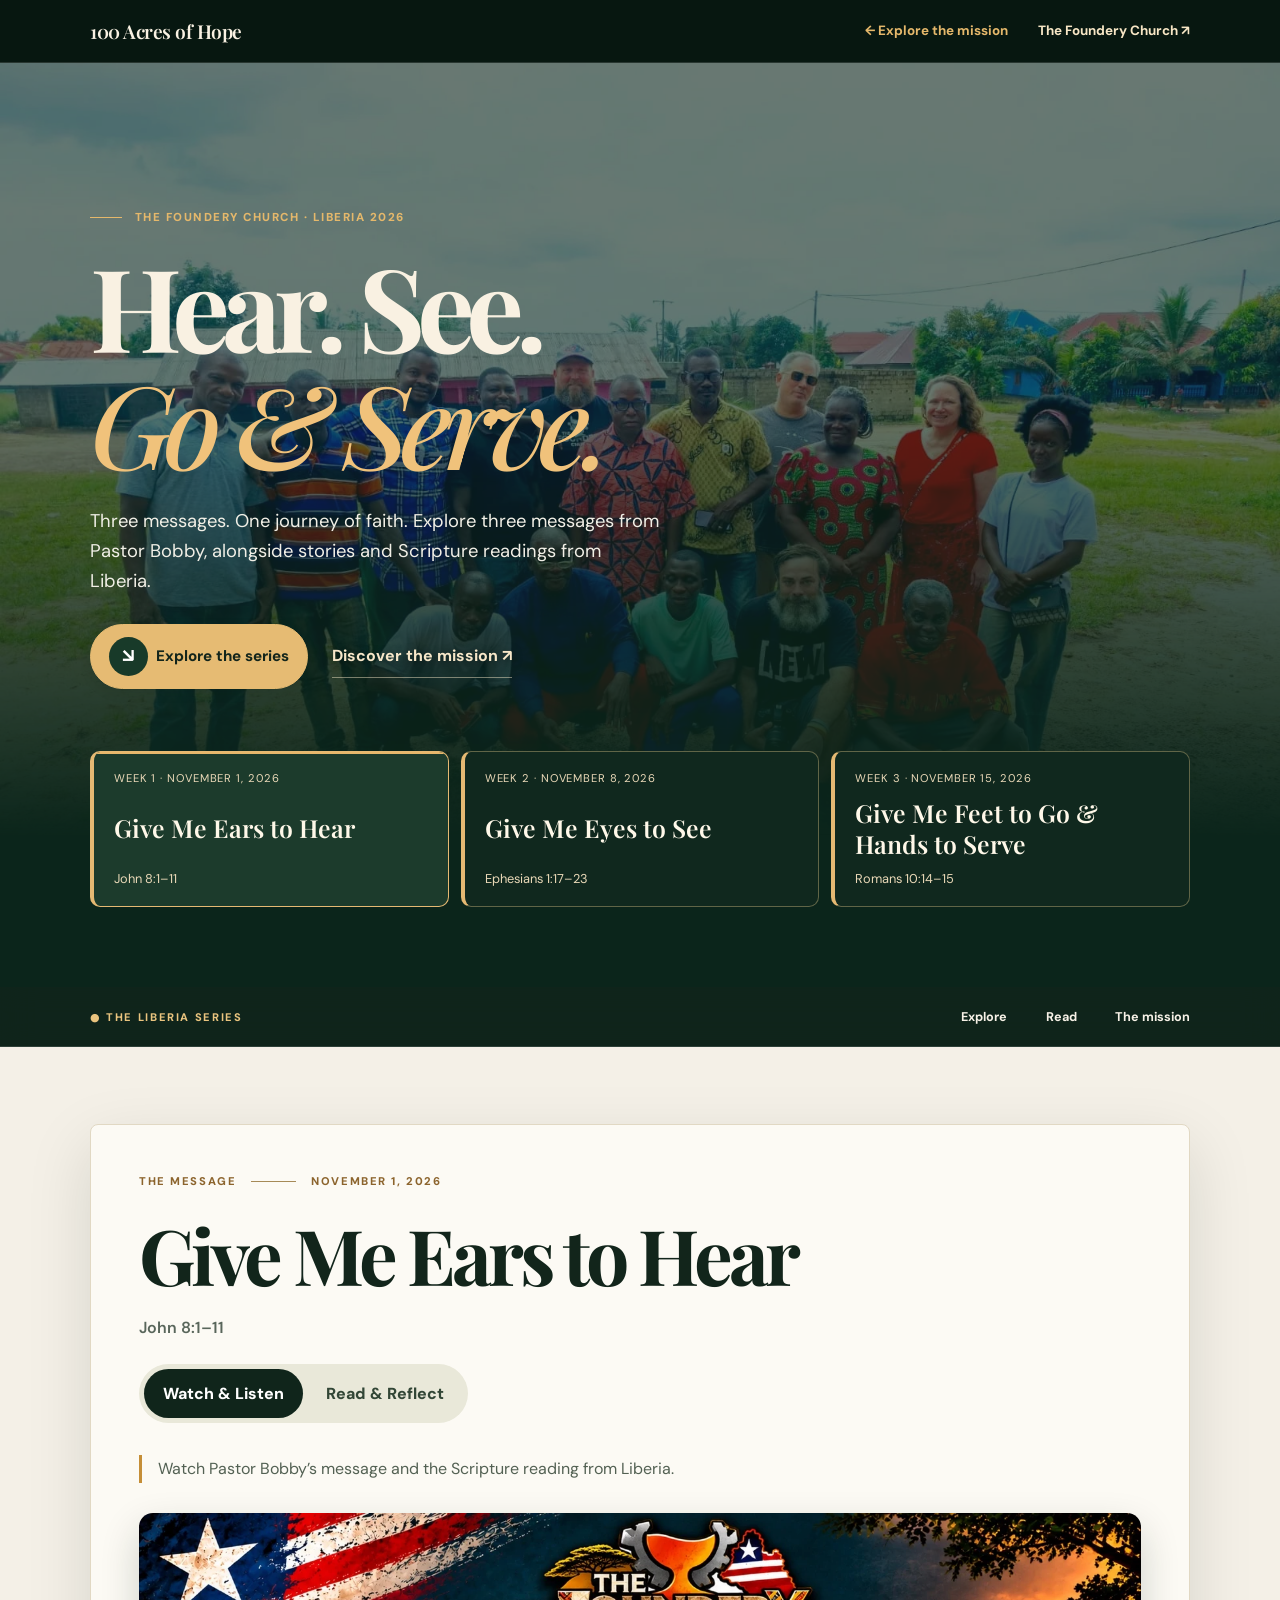
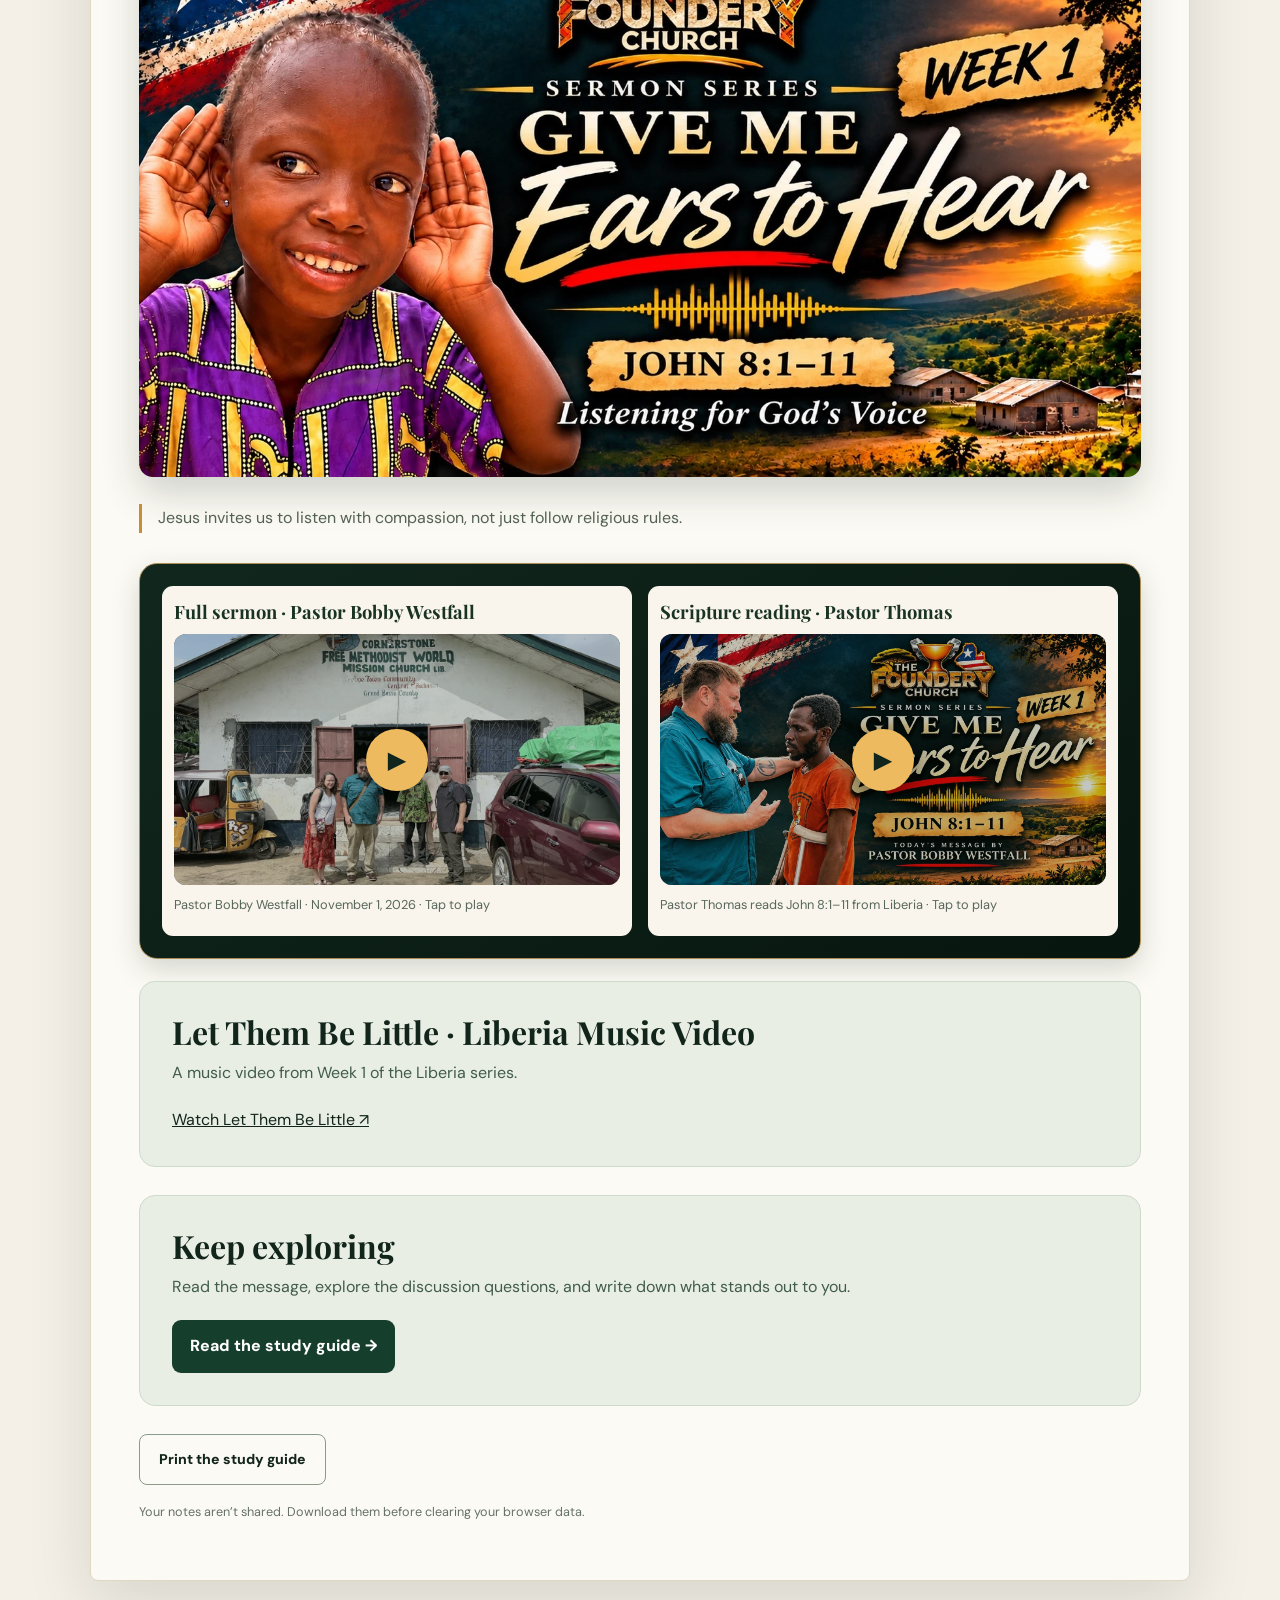
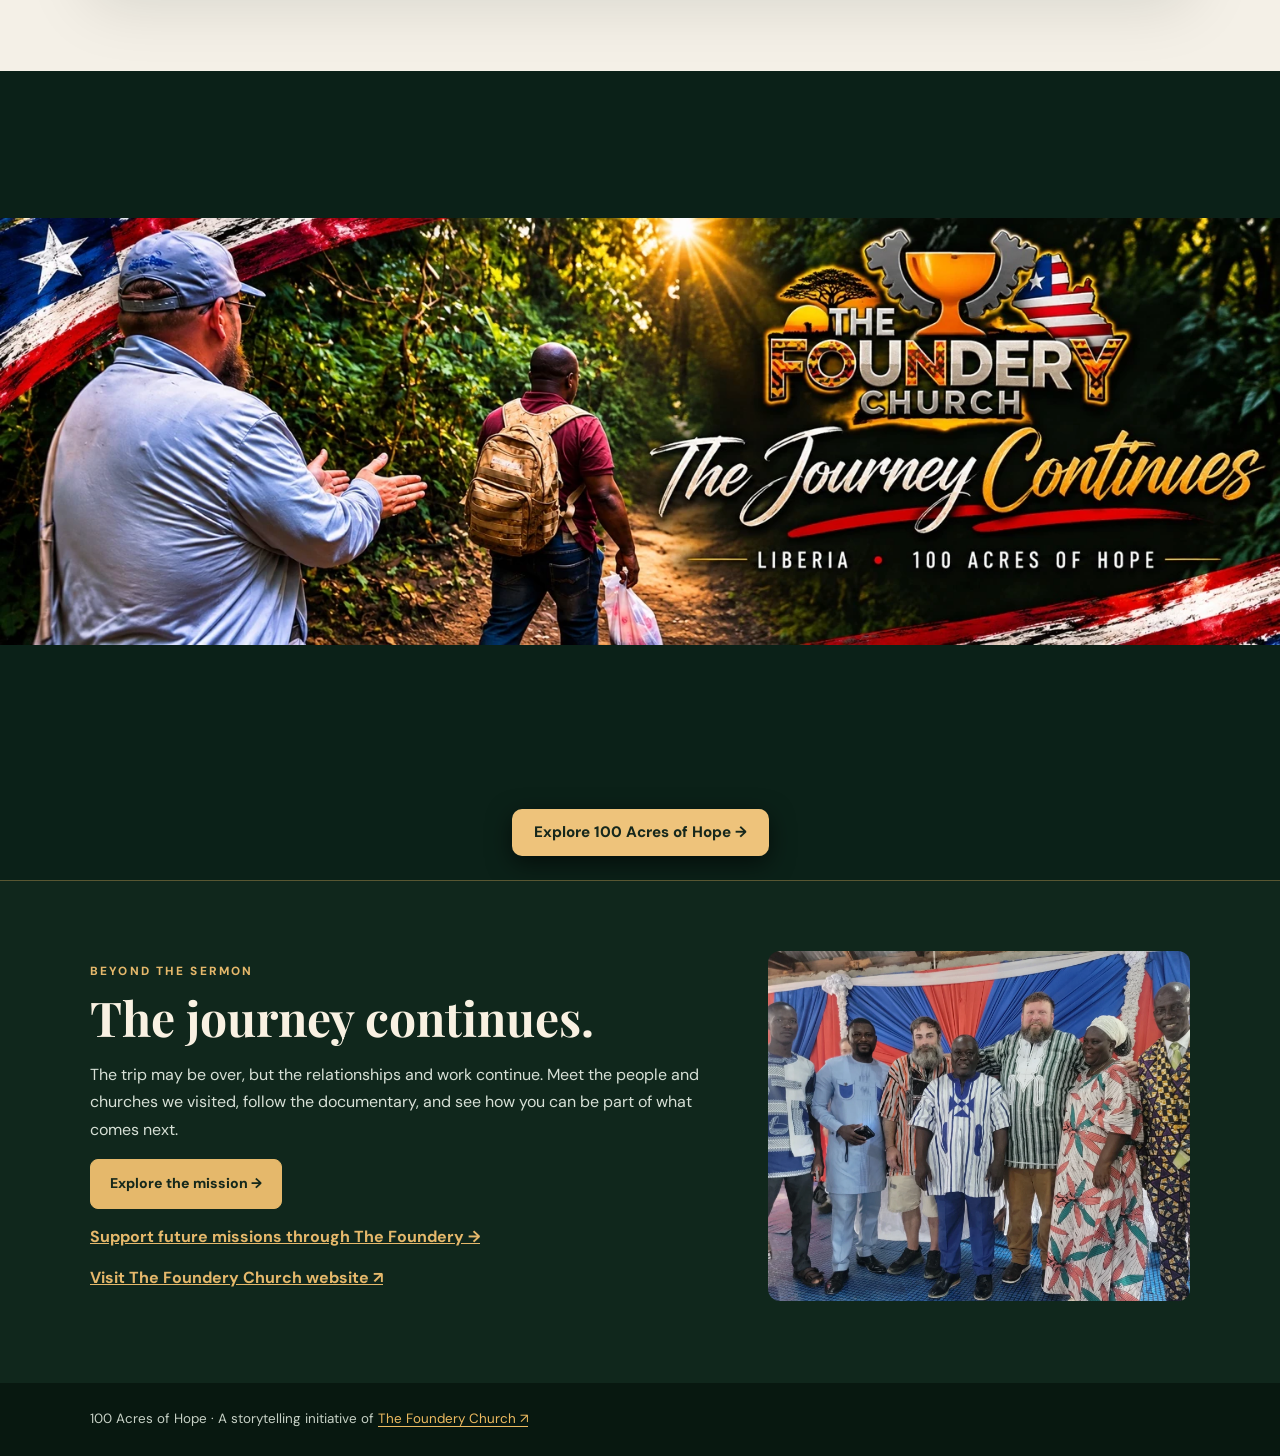
==== commit 9e2a117b: "Add Let Them Be Little music video link to Week 1" ====
--- a/sermons/index.html
+++ b/sermons/index.html
@@ -439,6 +439,7 @@
 let out='<img class="sermon-cover" src="'+(selected===0?'../assets/week-01-ears-to-hear-cover.webp':selected===1?'../assets/week-02-eyes-to-see-cover.webp':'../assets/give-me-series-overview.webp')+'" alt="'+esc(w.title)+' — Liberia sermon series"><p class="mode-intro">'+esc(w.intro)+'</p>';
 if(st){out+='<div class="guide-panel deep-study"><h3>Read the message</h3><p>Read one section at a time or browse the whole guide. Your notes stay on this device.</p><div class="guide-actions"><button class="btn primary" id="focusToggle" type="button">'+(focused?'Show all sections':'Focus on one section')+'</button><button class="btn" id="resetProgress" type="button">Reset progress</button></div><div class="progress-track" role="progressbar" aria-label="Sections visited" aria-valuemin="0" aria-valuemax="100" aria-valuenow="'+progress()+'"><div class="progress-fill" id="progressFill" style="width:'+progress()+'%"></div></div><span class="fine" id="progressText">'+progress()+'% of sections visited</span></div>'}
 if(w.video||w.recording){out+='<div class="video-card-grid">';if(w.recording)out+=mediaCard('Full sermon · Pastor Bobby Westfall','Pastor Bobby Westfall · '+w.date,'../assets/cornerstone-church-1200.webp',w.recording,'youtube');if(w.video){const reader=selected===0?'Pastor Thomas':selected===1?'Pastor Alex':'a Liberian pastor';out+=mediaCard('Scripture reading · '+reader,reader+' reads '+w.verse+' from Liberia',w.poster,w.video,'file');}out+='</div>'}else{out+='<div class="watch-invite"><h3>Video coming soon</h3><p>There’s no video for this week yet. Check back after the service.</p></div>'}if(!w.recording&&w.video){out+='<p class="fine video-note">This is the Scripture reading from Liberia. Pastor Bobby’s full message is not available yet.</p>'}
+if(selected===0){out+='<div class="watch-invite week-one-extra"><h3>Let Them Be Little · Liberia Music Video</h3><p>A music video from Week 1 of the Liberia series.</p><a href="https://drive.google.com/file/d/15pbJdKHn-H4iFky9JsCffirfif3fO2Q1/view?usp=drivesdk" target="_blank" rel="noopener noreferrer">Watch Let Them Be Little ↗</a></div>'}
 if(selected===1){out+='<div class="watch-invite week-two-extra"><h3>Let It Grow · A Journey to Zuhzon</h3><p>A music video created from photographs of our journey to Zuhzon, Liberia.</p><a href="https://drive.google.com/file/d/19KV_qzkdSbq4r-DwKwx9qlTAUxrwRcz3/view?usp=drivesdk" target="_blank" rel="noopener noreferrer">Watch Let It Grow ↗</a></div>'}
 out+='<div class="watch-invite study-prompt"><h3>Keep exploring</h3><p>Read the message, explore the discussion questions, and write down what stands out to you.</p><button type="button" id="openStudyPath">Read the study guide →</button></div><div class="deep-study">';
 if(!st){out+=selected===2?'<div class="original"><h3>Study guide coming soon</h3><p>The third message is scheduled for November 15. Its study guide will appear here once provided.</p></div>':'<div class="original" role="status"><h3>Loading the study guide…</h3><p>Preparing Pastor Bobby’s original notes and questions.</p></div>'}
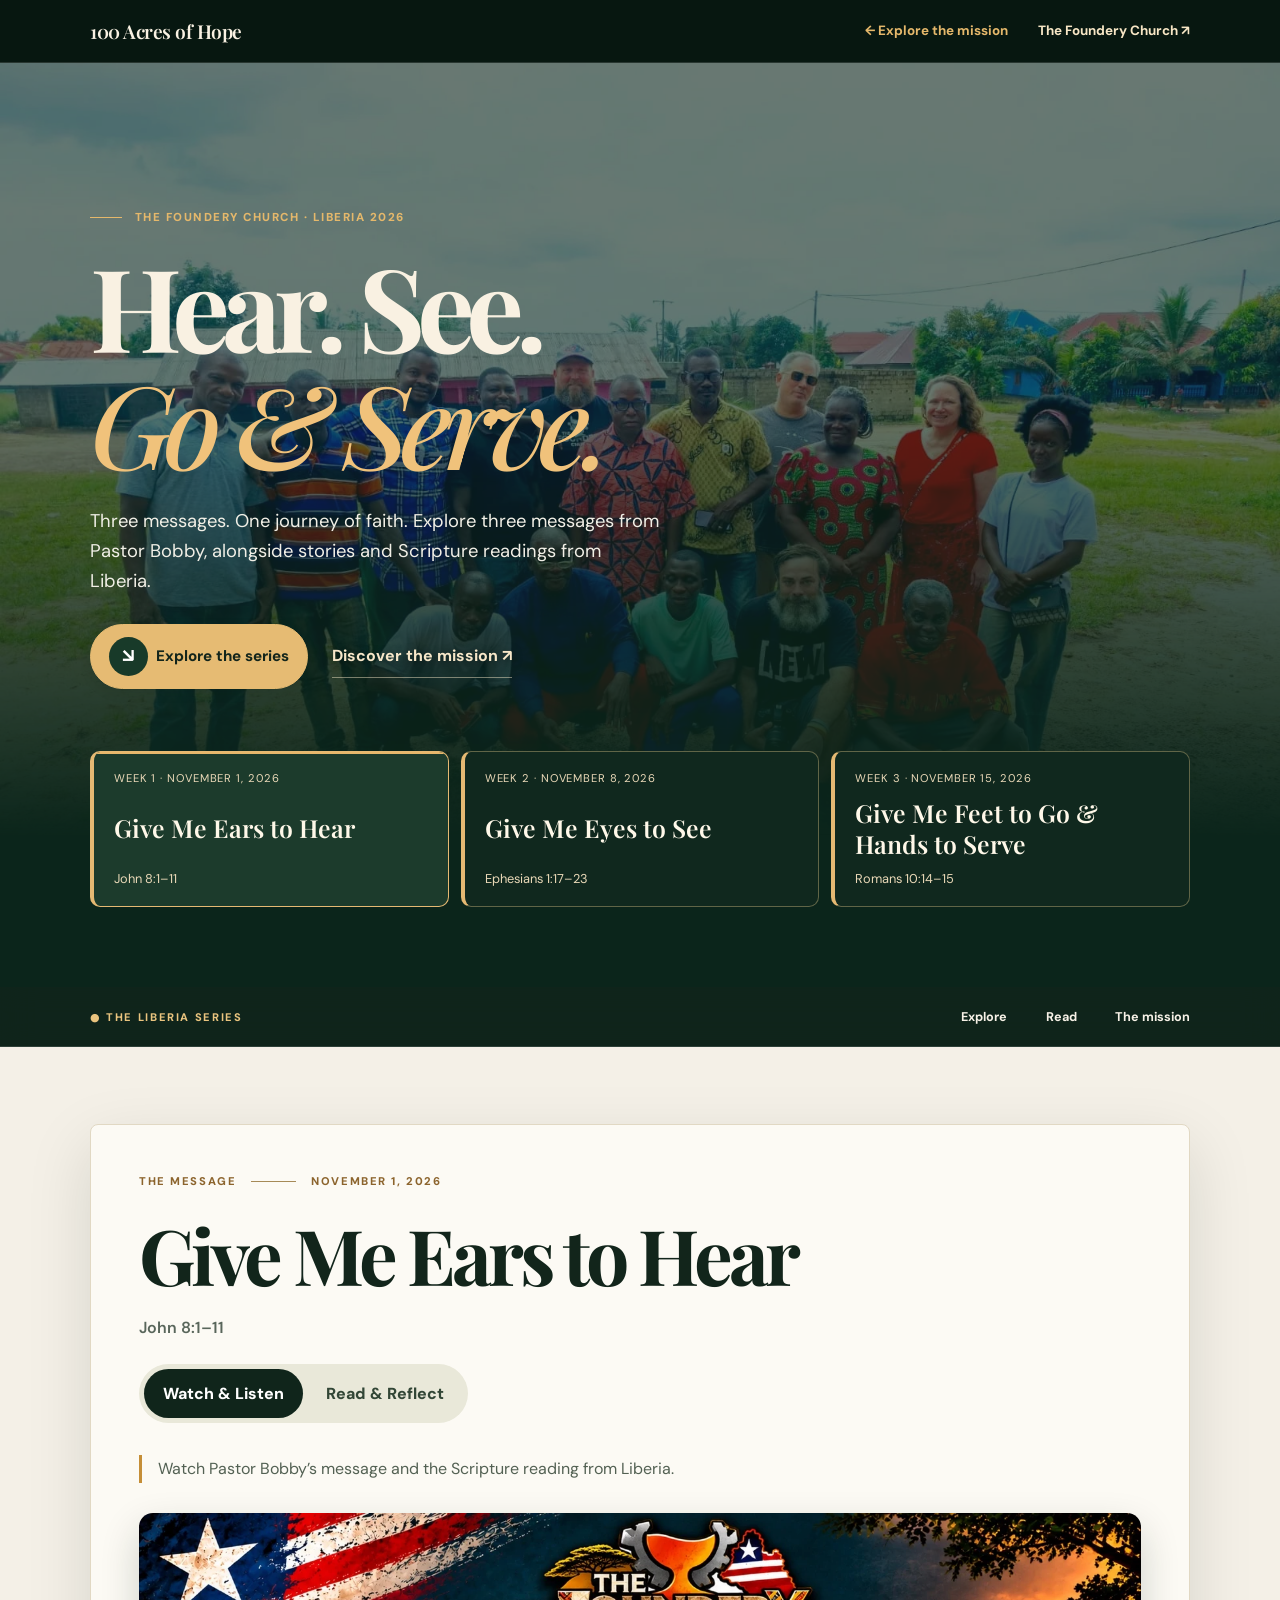
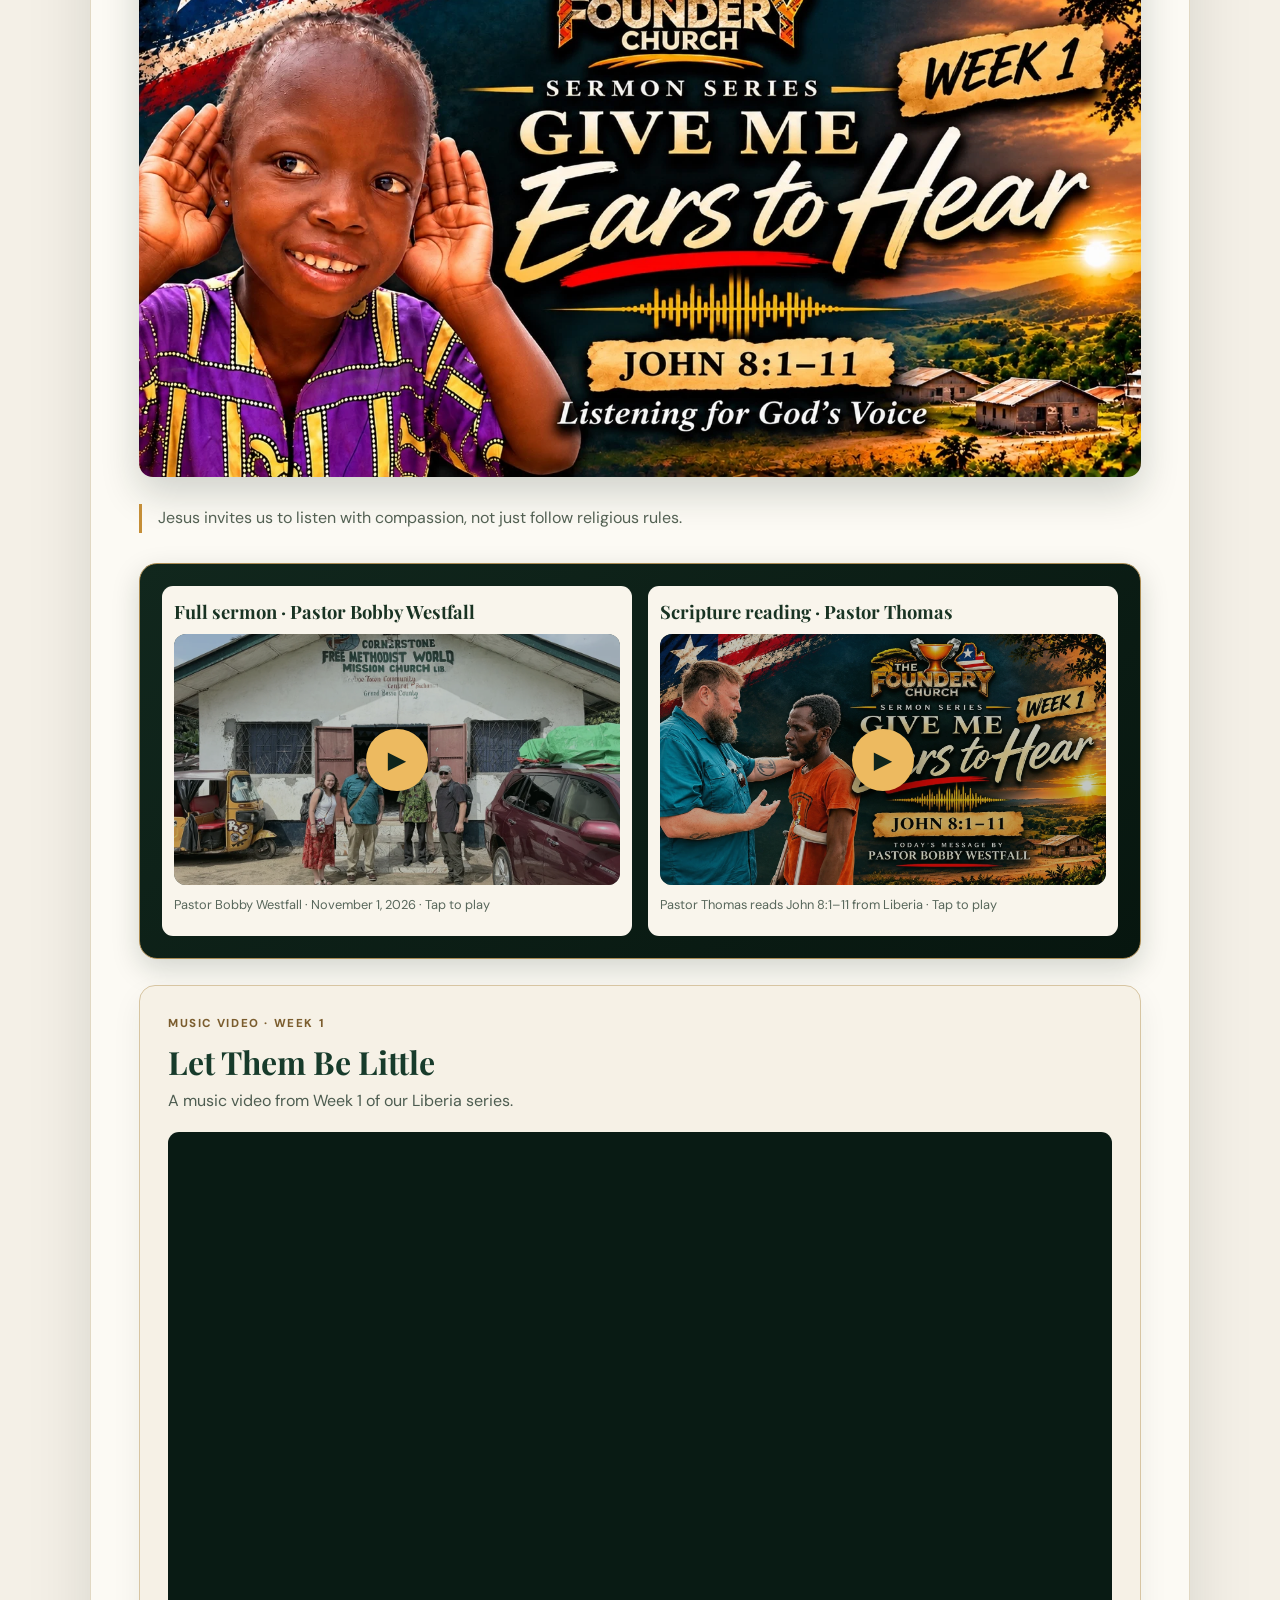
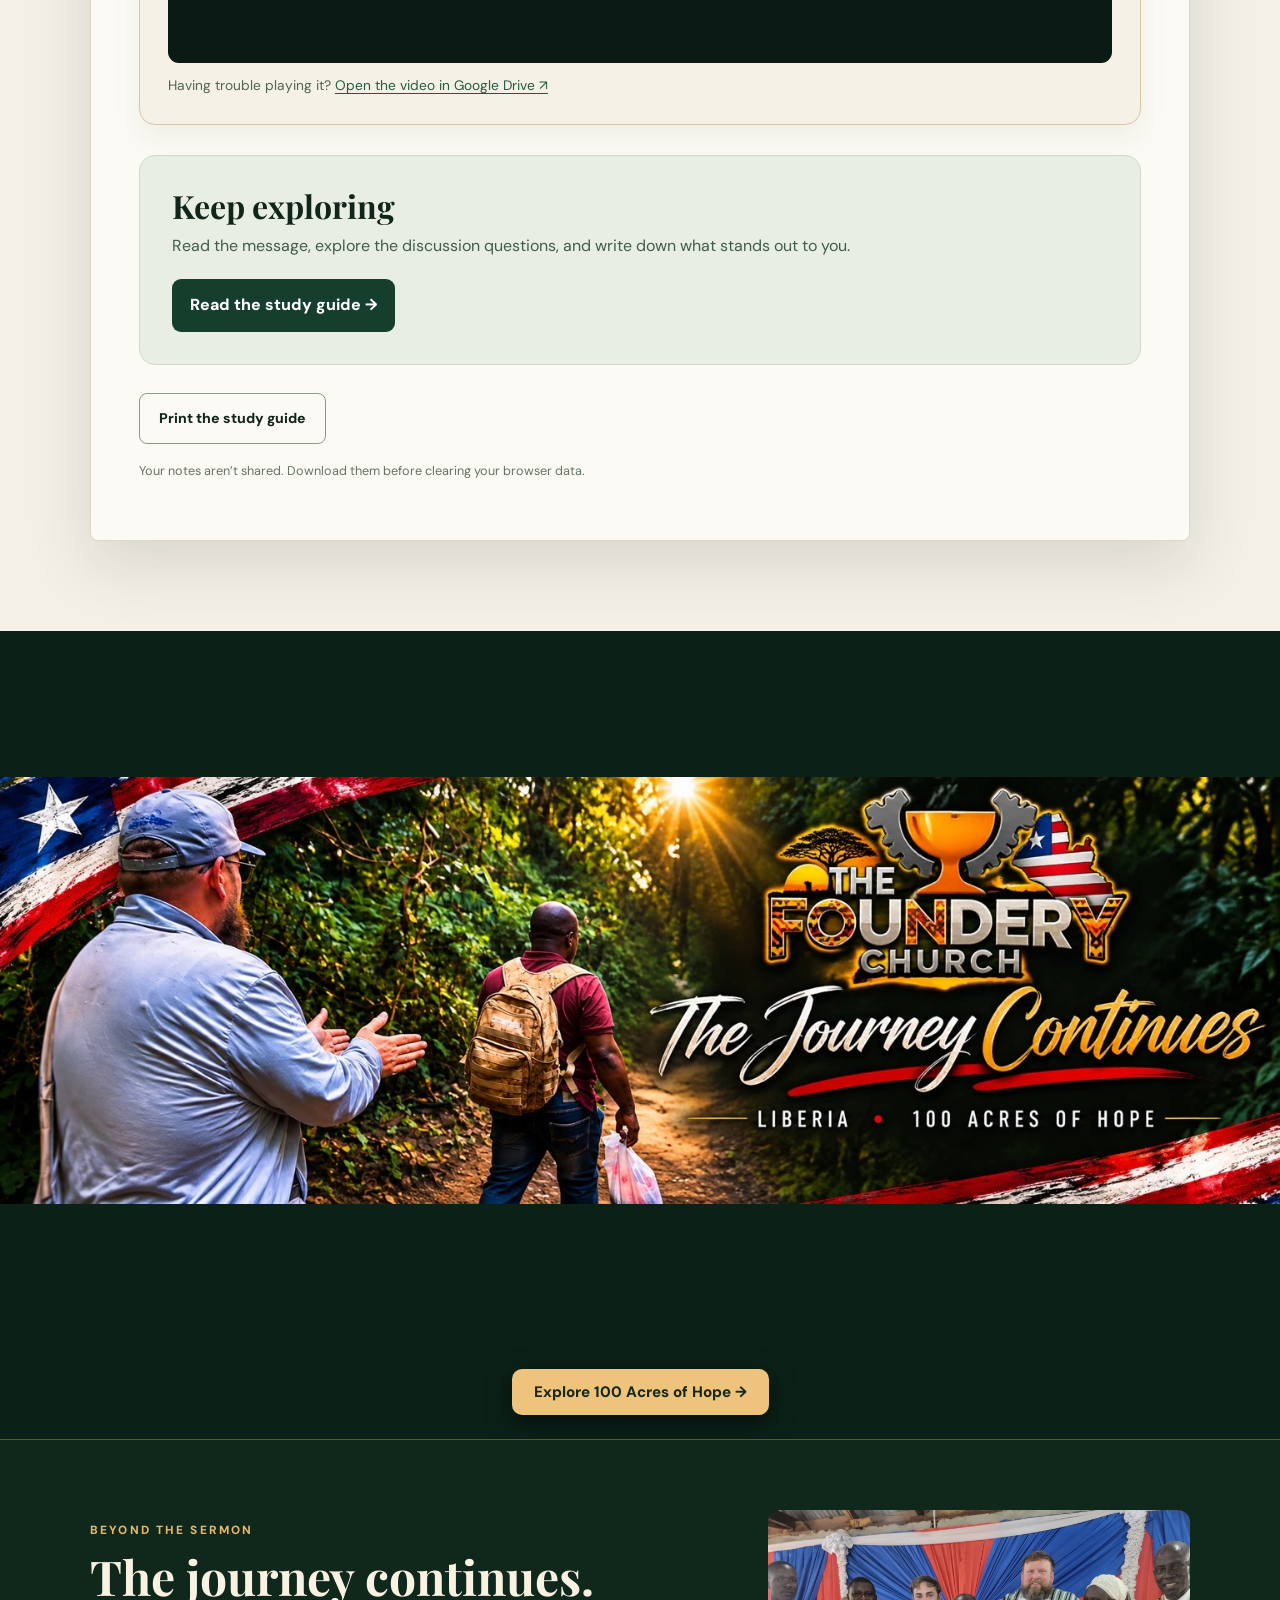
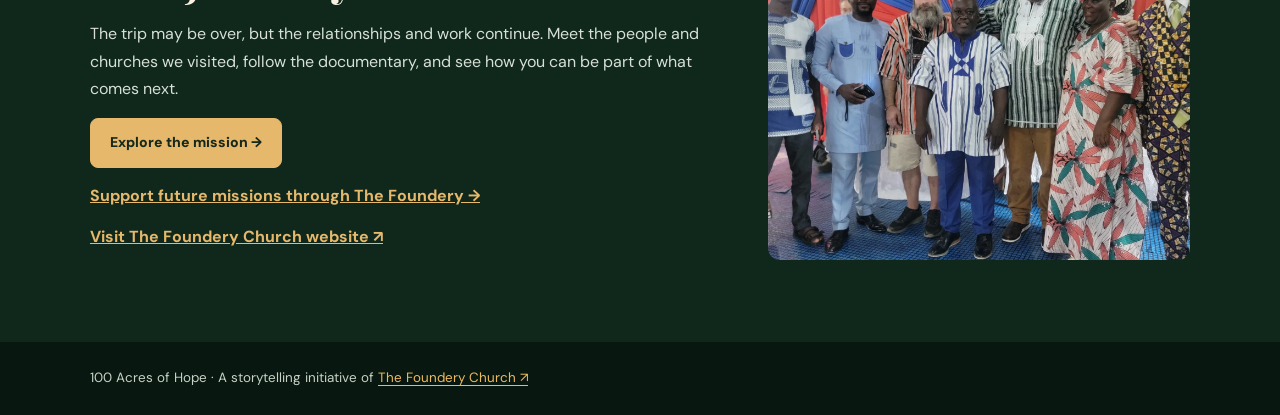
==== commit c77a599b: "Embed Week 1 and Week 2 music videos inline with responsive Google Drive players" ====
--- a/sermons/index.html
+++ b/sermons/index.html
@@ -370,6 +370,18 @@
 .media-preview img{width:100%;height:auto;aspect-ratio:16/9;object-fit:cover}
 .study-head .tabs{margin-top:22px}
 @media(max-width:560px){.study-head .tabs{grid-template-columns:1fr 1fr}.study-head .tab{font-size:.82rem;line-height:1.3;padding:12px 9px}.video-card-grid{grid-template-columns:minmax(0,1fr)!important}}
+</style><style>
+.music-video-block{margin:26px 0 30px;padding:clamp(16px,3vw,28px);border:1px solid #d7c5a2;border-radius:16px;background:#f6f1e6;box-shadow:0 12px 30px #102d1b10}
+.music-video-kicker{display:block;font-size:.72rem;font-weight:800;letter-spacing:.14em;color:#7b5d2e;margin-bottom:8px}
+.music-video-heading h3{margin:0 0 8px;color:#173b2b;font-size:clamp(1.5rem,3vw,2rem);line-height:1.2}
+.music-video-heading p{margin:0 0 18px;color:#4e5d51;line-height:1.55}
+.music-video-frame{position:relative;width:100%;aspect-ratio:16/9;background:#091b14;border-radius:11px;overflow:hidden}
+.music-video-frame iframe{position:absolute;inset:0;display:block;width:100%;height:100%;border:0}
+.music-video-fallback{font-size:.86rem;line-height:1.5;margin:12px 0 0;color:#516454}
+.music-video-fallback a{color:#225c40;text-decoration:underline;text-underline-offset:3px}
+.study-path .music-video-block{display:none!important}
+@media(max-width:600px){.music-video-block{padding:14px;margin:18px 0 24px}.music-video-heading h3{font-size:1.35rem}}
+@media print{.music-video-block{display:none!important}}
 </style></head><body>
 <header class="top"><div class="wrap top-inner"><a class="brand" href="/">100 Acres of Hope</a><nav class="header-links" aria-label="Site links"><a class="back" href="/">← Explore the mission</a><a class="back church-link" href="https://thefoundery.church" target="_blank" rel="noopener noreferrer">The Foundery Church ↗</a></nav></div></header>
 <section class="hero"><div class="wrap hero-inner"><div class="hero-identity" aria-label="100 Acres of Hope"><a class="hero-logo hero-logo-hope" href="/" aria-label="Explore 100 Acres of Hope"><img src="../assets/100-acres-logo-clean.svg" alt="100 Acres of Hope logo"></a></div><div class="eyebrow">The Foundery Church · Liberia 2026</div><h1>Hear. See.<br><span>Go &amp; Serve.</span></h1><p class="hero-lead">Three messages. One journey of faith. Explore three messages from Pastor Bobby, alongside stories and Scripture readings from Liberia.</p><div class="hero-actions"><a class="hero-cta" href="#experience"><span class="hero-cta-icon" aria-hidden="true">↘</span> Explore the series</a><a class="hero-secondary" href="/#documentary">Discover the mission ↗</a></div><nav class="series-nav" id="weeks" aria-label="Choose a sermon"></nav></div></section>
@@ -439,8 +451,8 @@
 let out='<img class="sermon-cover" src="'+(selected===0?'../assets/week-01-ears-to-hear-cover.webp':selected===1?'../assets/week-02-eyes-to-see-cover.webp':'../assets/give-me-series-overview.webp')+'" alt="'+esc(w.title)+' — Liberia sermon series"><p class="mode-intro">'+esc(w.intro)+'</p>';
 if(st){out+='<div class="guide-panel deep-study"><h3>Read the message</h3><p>Read one section at a time or browse the whole guide. Your notes stay on this device.</p><div class="guide-actions"><button class="btn primary" id="focusToggle" type="button">'+(focused?'Show all sections':'Focus on one section')+'</button><button class="btn" id="resetProgress" type="button">Reset progress</button></div><div class="progress-track" role="progressbar" aria-label="Sections visited" aria-valuemin="0" aria-valuemax="100" aria-valuenow="'+progress()+'"><div class="progress-fill" id="progressFill" style="width:'+progress()+'%"></div></div><span class="fine" id="progressText">'+progress()+'% of sections visited</span></div>'}
 if(w.video||w.recording){out+='<div class="video-card-grid">';if(w.recording)out+=mediaCard('Full sermon · Pastor Bobby Westfall','Pastor Bobby Westfall · '+w.date,'../assets/cornerstone-church-1200.webp',w.recording,'youtube');if(w.video){const reader=selected===0?'Pastor Thomas':selected===1?'Pastor Alex':'a Liberian pastor';out+=mediaCard('Scripture reading · '+reader,reader+' reads '+w.verse+' from Liberia',w.poster,w.video,'file');}out+='</div>'}else{out+='<div class="watch-invite"><h3>Video coming soon</h3><p>There’s no video for this week yet. Check back after the service.</p></div>'}if(!w.recording&&w.video){out+='<p class="fine video-note">This is the Scripture reading from Liberia. Pastor Bobby’s full message is not available yet.</p>'}
-if(selected===0){out+='<div class="watch-invite week-one-extra"><h3>Let Them Be Little · Liberia Music Video</h3><p>A music video from Week 1 of the Liberia series.</p><a href="https://drive.google.com/file/d/15pbJdKHn-H4iFky9JsCffirfif3fO2Q1/view?usp=drivesdk" target="_blank" rel="noopener noreferrer">Watch Let Them Be Little ↗</a></div>'}
-if(selected===1){out+='<div class="watch-invite week-two-extra"><h3>Let It Grow · A Journey to Zuhzon</h3><p>A music video created from photographs of our journey to Zuhzon, Liberia.</p><a href="https://drive.google.com/file/d/19KV_qzkdSbq4r-DwKwx9qlTAUxrwRcz3/view?usp=drivesdk" target="_blank" rel="noopener noreferrer">Watch Let It Grow ↗</a></div>'}
+if(selected===0){out+='<section class="music-video-block" aria-label="Let Them Be Little music video"><div class="music-video-heading"><span class="music-video-kicker">MUSIC VIDEO · WEEK 1</span><h3>Let Them Be Little</h3><p>A music video from Week 1 of our Liberia series.</p></div><div class="music-video-frame"><iframe title="Let Them Be Little music video" loading="lazy" src="https://drive.google.com/file/d/15pbJdKHn-H4iFky9JsCffirfif3fO2Q1/preview" allow="autoplay; fullscreen" allowfullscreen referrerpolicy="strict-origin-when-cross-origin"></iframe></div><p class="music-video-fallback">Having trouble playing it? <a href="https://drive.google.com/file/d/15pbJdKHn-H4iFky9JsCffirfif3fO2Q1/view" target="_blank" rel="noopener noreferrer">Open the video in Google Drive ↗</a></p></section>'}
+if(selected===1){out+='<section class="music-video-block" aria-label="Let It Grow · A Journey to Zuhzon music video"><div class="music-video-heading"><span class="music-video-kicker">MUSIC VIDEO · WEEK 2</span><h3>Let It Grow · A Journey to Zuhzon</h3><p>A music video made from photographs of our journey to Zuhzon, Liberia.</p></div><div class="music-video-frame"><iframe title="Let It Grow · A Journey to Zuhzon music video" loading="lazy" src="https://drive.google.com/file/d/19KV_qzkdSbq4r-DwKwx9qlTAUxrwRcz3/preview" allow="autoplay; fullscreen" allowfullscreen referrerpolicy="strict-origin-when-cross-origin"></iframe></div><p class="music-video-fallback">Having trouble playing it? <a href="https://drive.google.com/file/d/19KV_qzkdSbq4r-DwKwx9qlTAUxrwRcz3/view" target="_blank" rel="noopener noreferrer">Open the video in Google Drive ↗</a></p></section>'}
 out+='<div class="watch-invite study-prompt"><h3>Keep exploring</h3><p>Read the message, explore the discussion questions, and write down what stands out to you.</p><button type="button" id="openStudyPath">Read the study guide →</button></div><div class="deep-study">';
 if(!st){out+=selected===2?'<div class="original"><h3>Study guide coming soon</h3><p>The third message is scheduled for November 15. Its study guide will appear here once provided.</p></div>':'<div class="original" role="status"><h3>Loading the study guide…</h3><p>Preparing Pastor Bobby’s original notes and questions.</p></div>'}
 else{out+='<div class="story-intro"><div><div class="eyebrow" style="color:#91662e">Explore the message</div><h3>Explore the chapters</h3><p>Choose a chapter to read and reflect on the message.</p></div></div><div class="story-deck">'+st.sections.map((s,i)=>'<button type="button" class="story-tile" data-story="'+i+'" style="--tile-photo:url(&quot;'+storyPhoto(i)+'&quot;)" aria-label="Open visual chapter '+(i+1)+': '+esc(s.heading)+'"><span class="tile-number">CHAPTER '+String(i+1).padStart(2,'0')+'</span><span><strong>'+esc(s.heading)+'</strong><span class="tile-action" style="display:block">Explore chapter ↗</span></span></button>').join('')+'</div><div class="story-deck-toggle"><button type="button" id="allChapters" aria-expanded="false">Show all '+st.sections.length+' chapters ↓</button></div><div class="study-jump"><p>Want to read straight through? The full study guide is below.</p><a href="#sectionList">Read full outline ↓</a></div><h3>Read the full message</h3><div id="sectionList" class="section-list">'+st.sections.map((s,i)=>'<details class="sermon-section" data-current="'+(i===current)+'" '+(i===current?'open':'')+'><summary><span class="num">'+String(i+1).padStart(2,'0')+'</span><span>'+esc(s.heading)+'</span><span class="chev" aria-hidden="true">+</span></summary><div class="section-content"><p>'+esc(s.body)+'</p>'+imageFor(i)+note('note',i)+(selected===0&&i===9?missionLink('Meet the churches and leaders','Explore the relationships behind the visit','/#journey','../assets/liberia-church-leadership-group.webp'):'')+(selected===1&&i===7?missionLink('Explore Zuzhon','Learn about the community and the school','/zuzhon/','../assets/school-grounds-1200.webp'):'')+'</div></details>').join('')+'</div><div class="chapter-nav"><button class="btn" id="prevChapter" type="button">← Previous</button><span class="chapter-count" id="chapterCount"></span><button class="btn primary" id="nextChapter" type="button">Next →</button></div>';
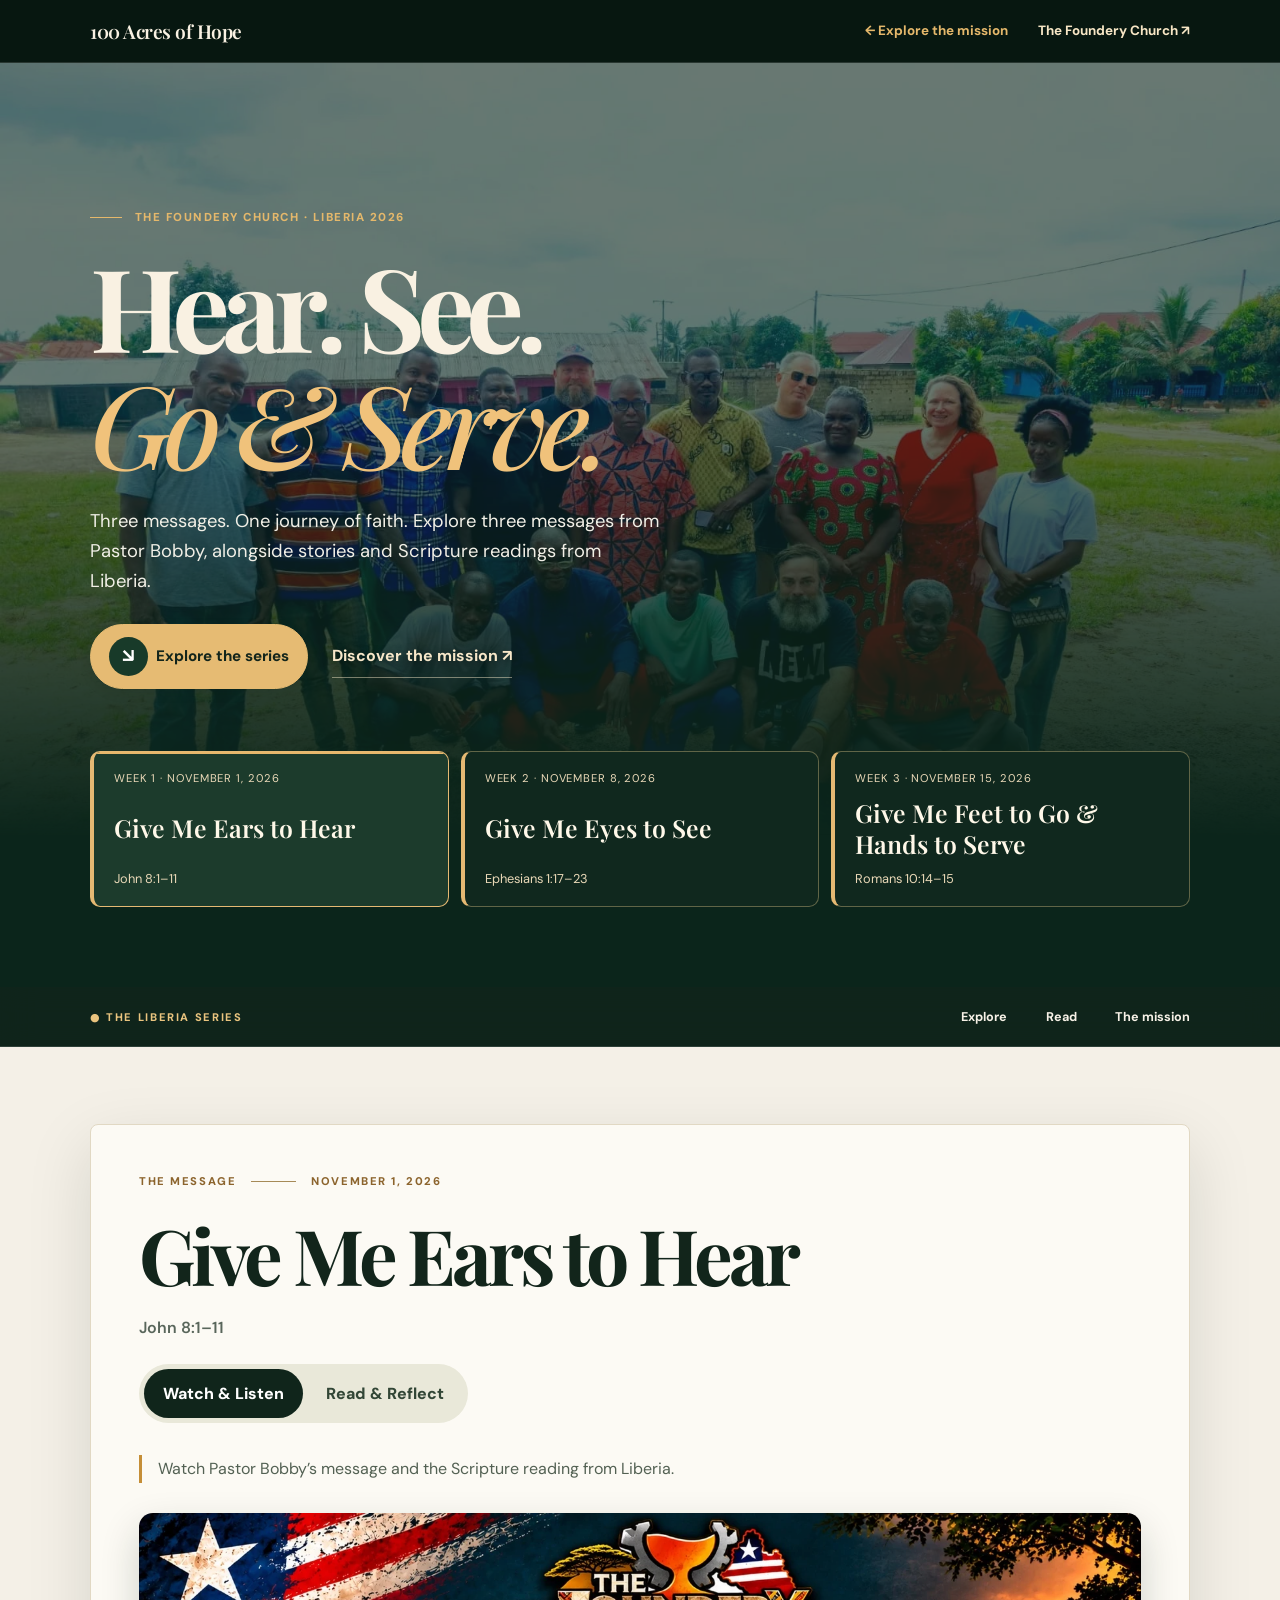
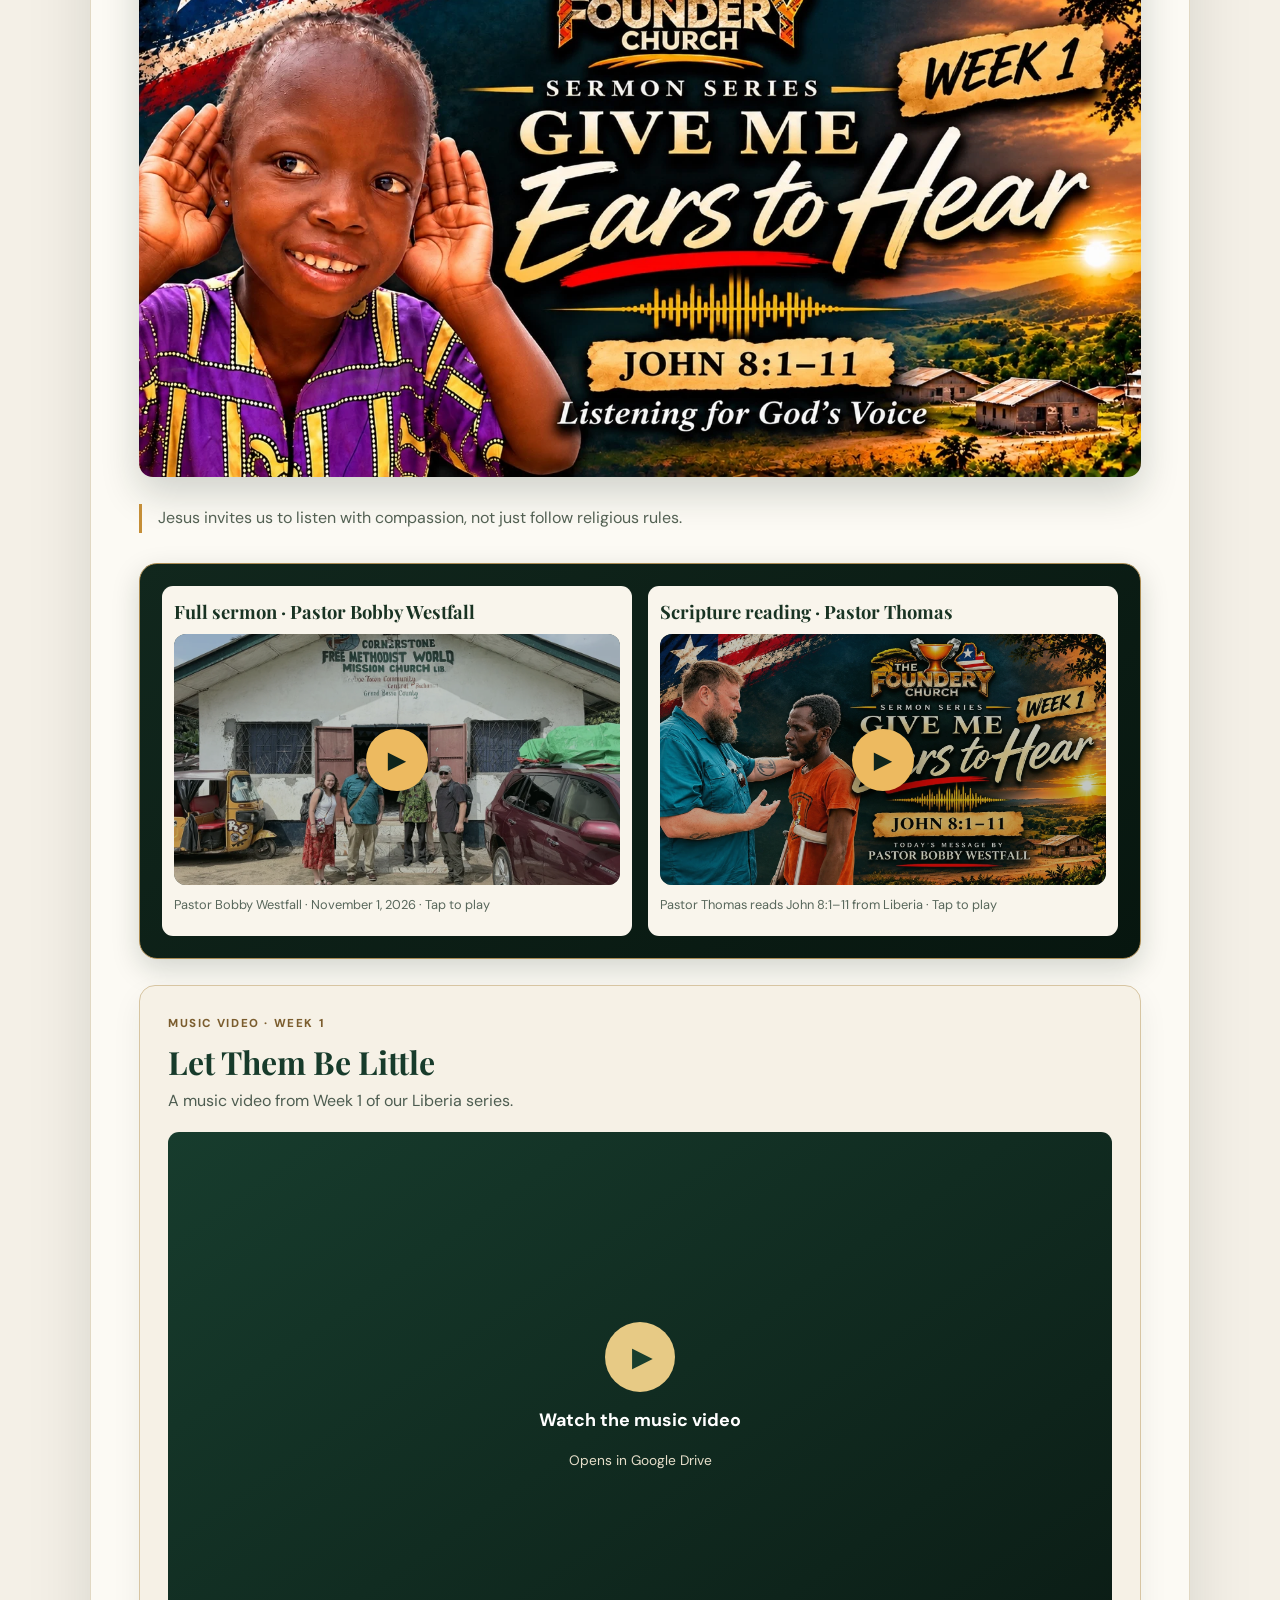
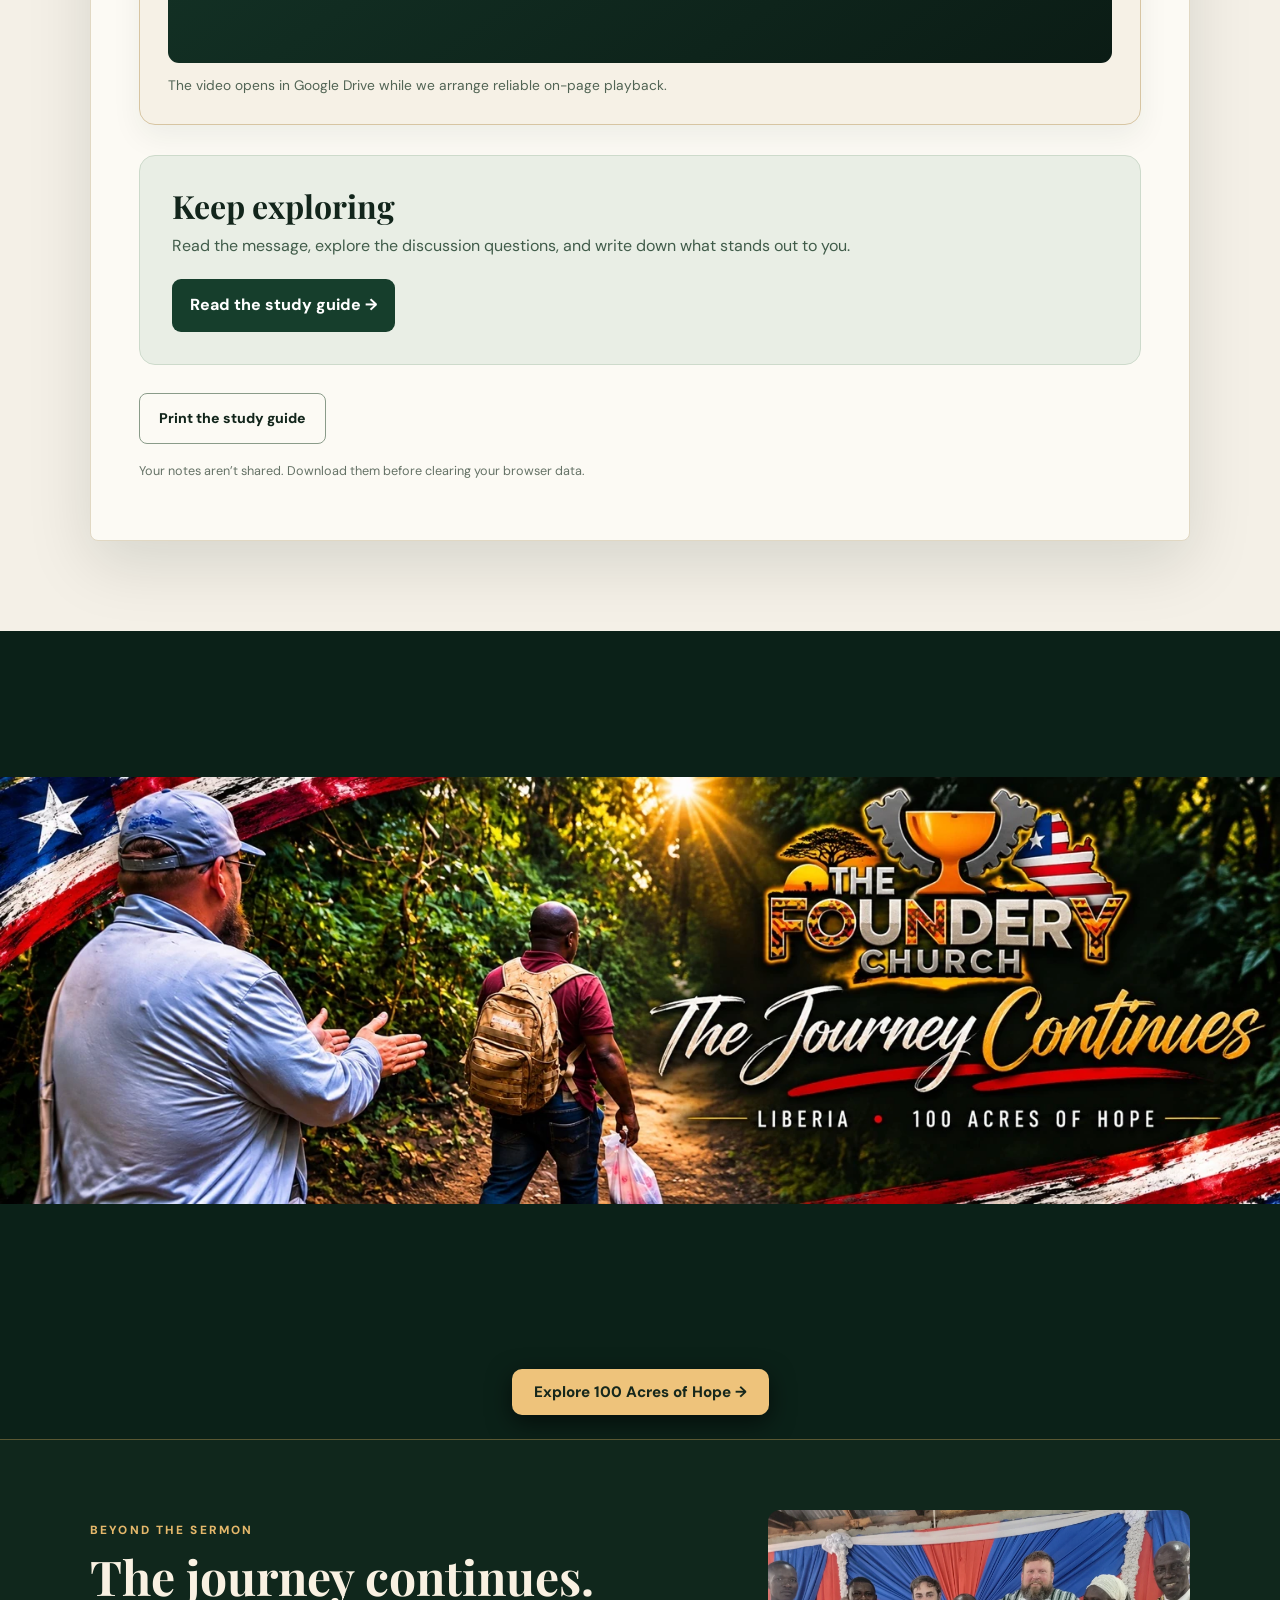
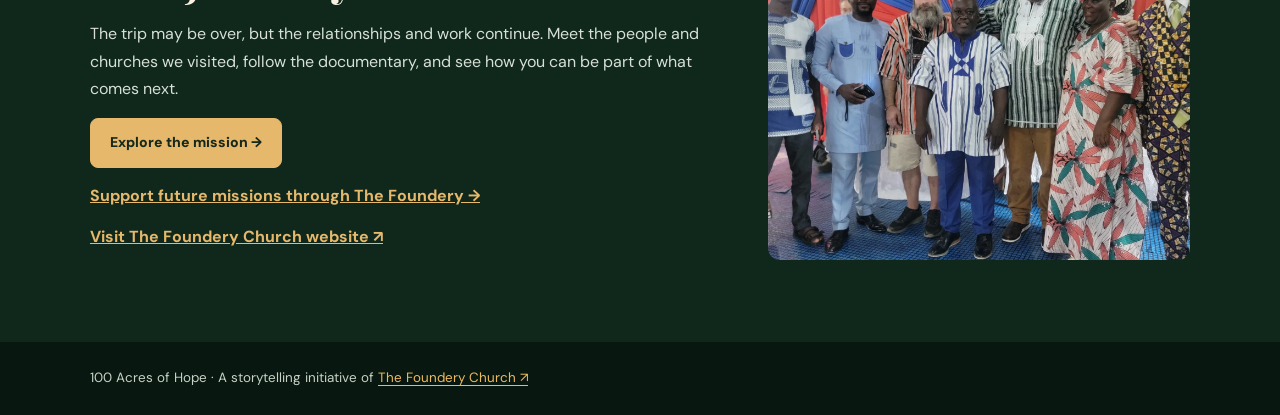
==== commit 7913c2c8: "Replace failing Drive embeds with reliable watch links for both music videos" ====
--- a/sermons/index.html
+++ b/sermons/index.html
@@ -379,6 +379,7 @@
 .music-video-frame iframe{position:absolute;inset:0;display:block;width:100%;height:100%;border:0}
 .music-video-fallback{font-size:.86rem;line-height:1.5;margin:12px 0 0;color:#516454}
 .music-video-fallback a{color:#225c40;text-decoration:underline;text-underline-offset:3px}
+.music-video-launch{display:flex;flex-direction:column;align-items:center;justify-content:center;gap:12px;min-height:220px;aspect-ratio:16/9;border-radius:11px;background:linear-gradient(145deg,#173c2d,#0b1c15);color:#fff!important;text-align:center;text-decoration:none!important;padding:22px}.music-video-launch:hover,.music-video-launch:focus-visible{background:linear-gradient(145deg,#23543d,#102d21)}.music-video-play{display:grid;place-items:center;width:70px;height:70px;border-radius:50%;background:#e7ca85;color:#193e2d;font-size:27px;padding-left:5px}.music-video-launch strong{font-size:1.12rem}.music-video-launch small{color:#e7dfcb;font-size:.86rem}
 .study-path .music-video-block{display:none!important}
 @media(max-width:600px){.music-video-block{padding:14px;margin:18px 0 24px}.music-video-heading h3{font-size:1.35rem}}
 @media print{.music-video-block{display:none!important}}
@@ -451,8 +452,8 @@
 let out='<img class="sermon-cover" src="'+(selected===0?'../assets/week-01-ears-to-hear-cover.webp':selected===1?'../assets/week-02-eyes-to-see-cover.webp':'../assets/give-me-series-overview.webp')+'" alt="'+esc(w.title)+' — Liberia sermon series"><p class="mode-intro">'+esc(w.intro)+'</p>';
 if(st){out+='<div class="guide-panel deep-study"><h3>Read the message</h3><p>Read one section at a time or browse the whole guide. Your notes stay on this device.</p><div class="guide-actions"><button class="btn primary" id="focusToggle" type="button">'+(focused?'Show all sections':'Focus on one section')+'</button><button class="btn" id="resetProgress" type="button">Reset progress</button></div><div class="progress-track" role="progressbar" aria-label="Sections visited" aria-valuemin="0" aria-valuemax="100" aria-valuenow="'+progress()+'"><div class="progress-fill" id="progressFill" style="width:'+progress()+'%"></div></div><span class="fine" id="progressText">'+progress()+'% of sections visited</span></div>'}
 if(w.video||w.recording){out+='<div class="video-card-grid">';if(w.recording)out+=mediaCard('Full sermon · Pastor Bobby Westfall','Pastor Bobby Westfall · '+w.date,'../assets/cornerstone-church-1200.webp',w.recording,'youtube');if(w.video){const reader=selected===0?'Pastor Thomas':selected===1?'Pastor Alex':'a Liberian pastor';out+=mediaCard('Scripture reading · '+reader,reader+' reads '+w.verse+' from Liberia',w.poster,w.video,'file');}out+='</div>'}else{out+='<div class="watch-invite"><h3>Video coming soon</h3><p>There’s no video for this week yet. Check back after the service.</p></div>'}if(!w.recording&&w.video){out+='<p class="fine video-note">This is the Scripture reading from Liberia. Pastor Bobby’s full message is not available yet.</p>'}
-if(selected===0){out+='<section class="music-video-block" aria-label="Let Them Be Little music video"><div class="music-video-heading"><span class="music-video-kicker">MUSIC VIDEO · WEEK 1</span><h3>Let Them Be Little</h3><p>A music video from Week 1 of our Liberia series.</p></div><div class="music-video-frame"><iframe title="Let Them Be Little music video" loading="lazy" src="https://drive.google.com/file/d/15pbJdKHn-H4iFky9JsCffirfif3fO2Q1/preview" allow="autoplay; fullscreen" allowfullscreen referrerpolicy="strict-origin-when-cross-origin"></iframe></div><p class="music-video-fallback">Having trouble playing it? <a href="https://drive.google.com/file/d/15pbJdKHn-H4iFky9JsCffirfif3fO2Q1/view" target="_blank" rel="noopener noreferrer">Open the video in Google Drive ↗</a></p></section>'}
-if(selected===1){out+='<section class="music-video-block" aria-label="Let It Grow · A Journey to Zuhzon music video"><div class="music-video-heading"><span class="music-video-kicker">MUSIC VIDEO · WEEK 2</span><h3>Let It Grow · A Journey to Zuhzon</h3><p>A music video made from photographs of our journey to Zuhzon, Liberia.</p></div><div class="music-video-frame"><iframe title="Let It Grow · A Journey to Zuhzon music video" loading="lazy" src="https://drive.google.com/file/d/19KV_qzkdSbq4r-DwKwx9qlTAUxrwRcz3/preview" allow="autoplay; fullscreen" allowfullscreen referrerpolicy="strict-origin-when-cross-origin"></iframe></div><p class="music-video-fallback">Having trouble playing it? <a href="https://drive.google.com/file/d/19KV_qzkdSbq4r-DwKwx9qlTAUxrwRcz3/view" target="_blank" rel="noopener noreferrer">Open the video in Google Drive ↗</a></p></section>'}
+if(selected===0){out+='<section class="music-video-block" aria-label="Let Them Be Little music video"><div class="music-video-heading"><span class="music-video-kicker">MUSIC VIDEO · WEEK 1</span><h3>Let Them Be Little</h3><p>A music video from Week 1 of our Liberia series.</p></div><a class="music-video-launch" href="https://drive.google.com/file/d/15pbJdKHn-H4iFky9JsCffirfif3fO2Q1/view" target="_blank" rel="noopener noreferrer"><span class="music-video-play" aria-hidden="true">▶</span><strong>Watch the music video</strong><small>Opens in Google Drive</small></a><p class="music-video-fallback">The video opens in Google Drive while we arrange reliable on-page playback.</p></section>'}
+if(selected===1){out+='<section class="music-video-block" aria-label="Let It Grow · A Journey to Zuhzon music video"><div class="music-video-heading"><span class="music-video-kicker">MUSIC VIDEO · WEEK 2</span><h3>Let It Grow · A Journey to Zuhzon</h3><p>A music video made from photographs of our journey to Zuhzon, Liberia.</p></div><a class="music-video-launch" href="https://drive.google.com/file/d/19KV_qzkdSbq4r-DwKwx9qlTAUxrwRcz3/view" target="_blank" rel="noopener noreferrer"><span class="music-video-play" aria-hidden="true">▶</span><strong>Watch the music video</strong><small>Opens in Google Drive</small></a><p class="music-video-fallback">The video opens in Google Drive while we arrange reliable on-page playback.</p></section>'}
 out+='<div class="watch-invite study-prompt"><h3>Keep exploring</h3><p>Read the message, explore the discussion questions, and write down what stands out to you.</p><button type="button" id="openStudyPath">Read the study guide →</button></div><div class="deep-study">';
 if(!st){out+=selected===2?'<div class="original"><h3>Study guide coming soon</h3><p>The third message is scheduled for November 15. Its study guide will appear here once provided.</p></div>':'<div class="original" role="status"><h3>Loading the study guide…</h3><p>Preparing Pastor Bobby’s original notes and questions.</p></div>'}
 else{out+='<div class="story-intro"><div><div class="eyebrow" style="color:#91662e">Explore the message</div><h3>Explore the chapters</h3><p>Choose a chapter to read and reflect on the message.</p></div></div><div class="story-deck">'+st.sections.map((s,i)=>'<button type="button" class="story-tile" data-story="'+i+'" style="--tile-photo:url(&quot;'+storyPhoto(i)+'&quot;)" aria-label="Open visual chapter '+(i+1)+': '+esc(s.heading)+'"><span class="tile-number">CHAPTER '+String(i+1).padStart(2,'0')+'</span><span><strong>'+esc(s.heading)+'</strong><span class="tile-action" style="display:block">Explore chapter ↗</span></span></button>').join('')+'</div><div class="story-deck-toggle"><button type="button" id="allChapters" aria-expanded="false">Show all '+st.sections.length+' chapters ↓</button></div><div class="study-jump"><p>Want to read straight through? The full study guide is below.</p><a href="#sectionList">Read full outline ↓</a></div><h3>Read the full message</h3><div id="sectionList" class="section-list">'+st.sections.map((s,i)=>'<details class="sermon-section" data-current="'+(i===current)+'" '+(i===current?'open':'')+'><summary><span class="num">'+String(i+1).padStart(2,'0')+'</span><span>'+esc(s.heading)+'</span><span class="chev" aria-hidden="true">+</span></summary><div class="section-content"><p>'+esc(s.body)+'</p>'+imageFor(i)+note('note',i)+(selected===0&&i===9?missionLink('Meet the churches and leaders','Explore the relationships behind the visit','/#journey','../assets/liberia-church-leadership-group.webp'):'')+(selected===1&&i===7?missionLink('Explore Zuzhon','Learn about the community and the school','/zuzhon/','../assets/school-grounds-1200.webp'):'')+'</div></details>').join('')+'</div><div class="chapter-nav"><button class="btn" id="prevChapter" type="button">← Previous</button><span class="chapter-count" id="chapterCount"></span><button class="btn primary" id="nextChapter" type="button">Next →</button></div>';
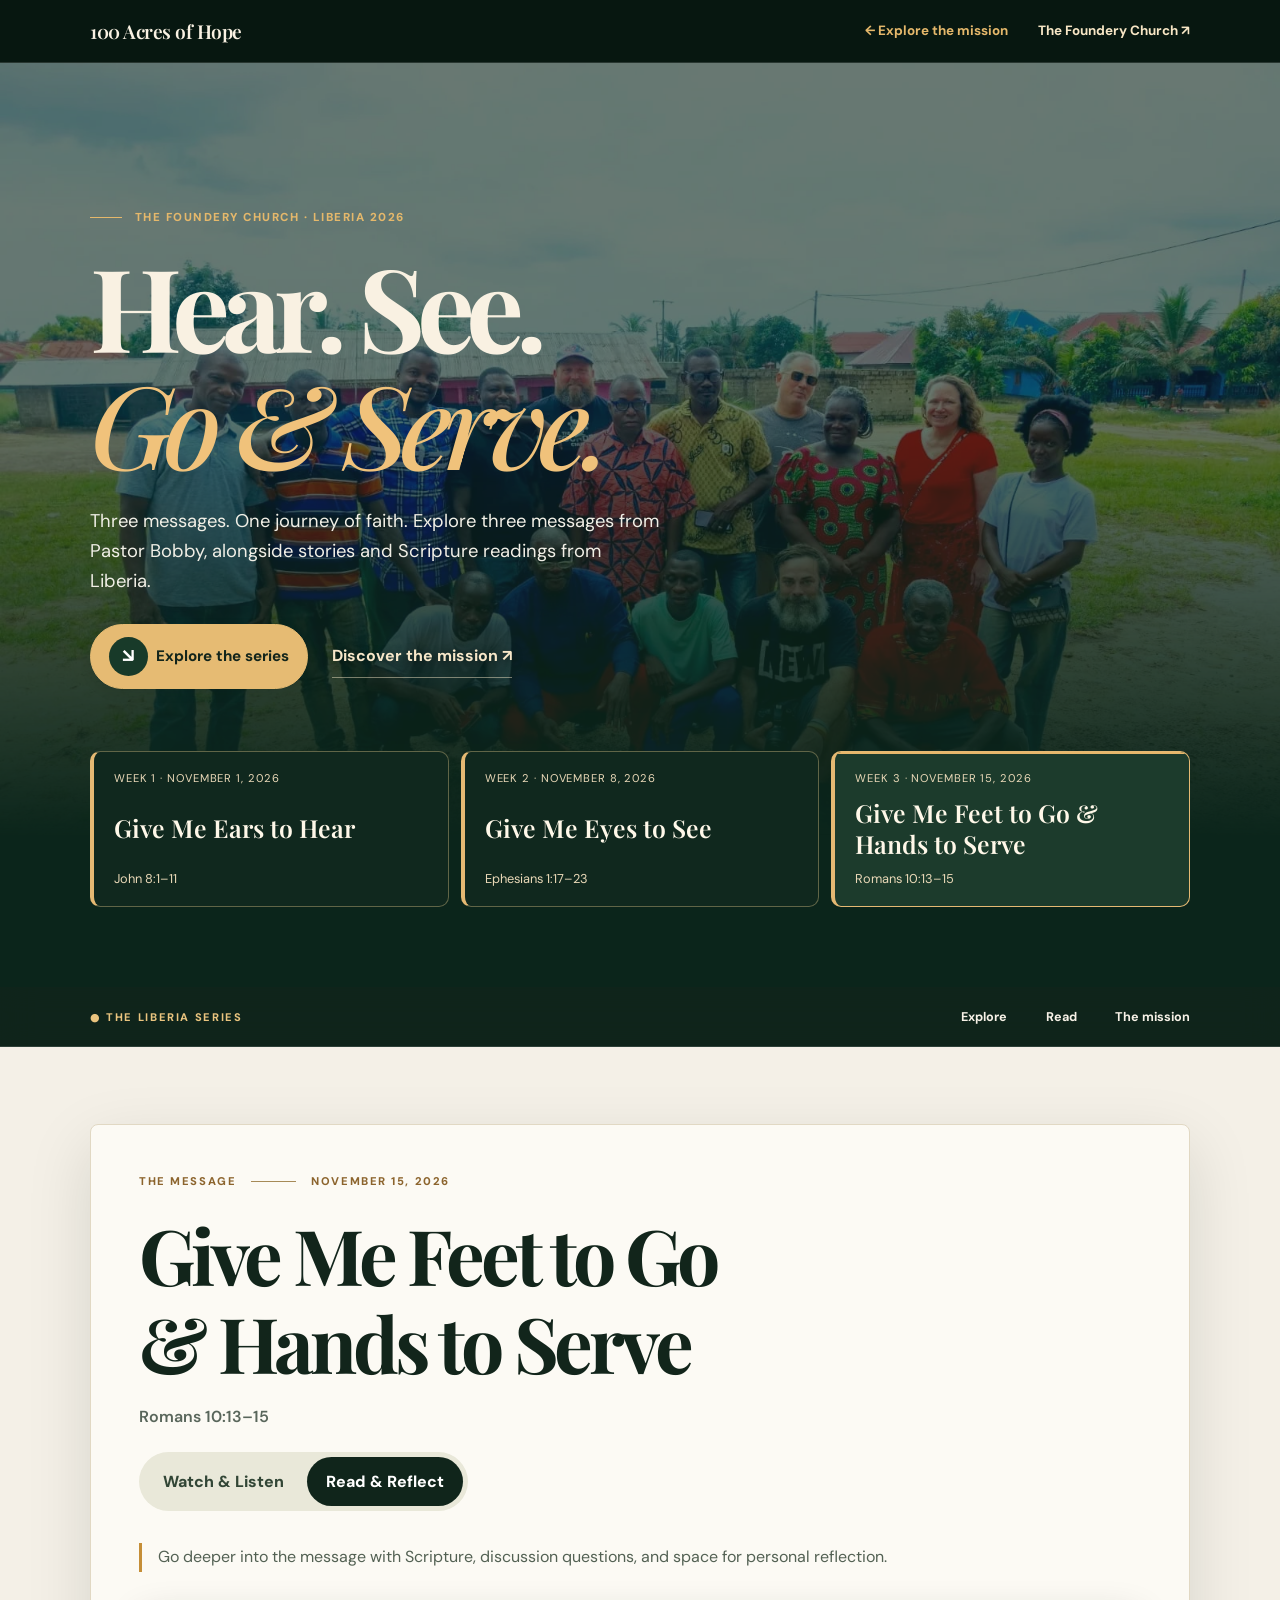
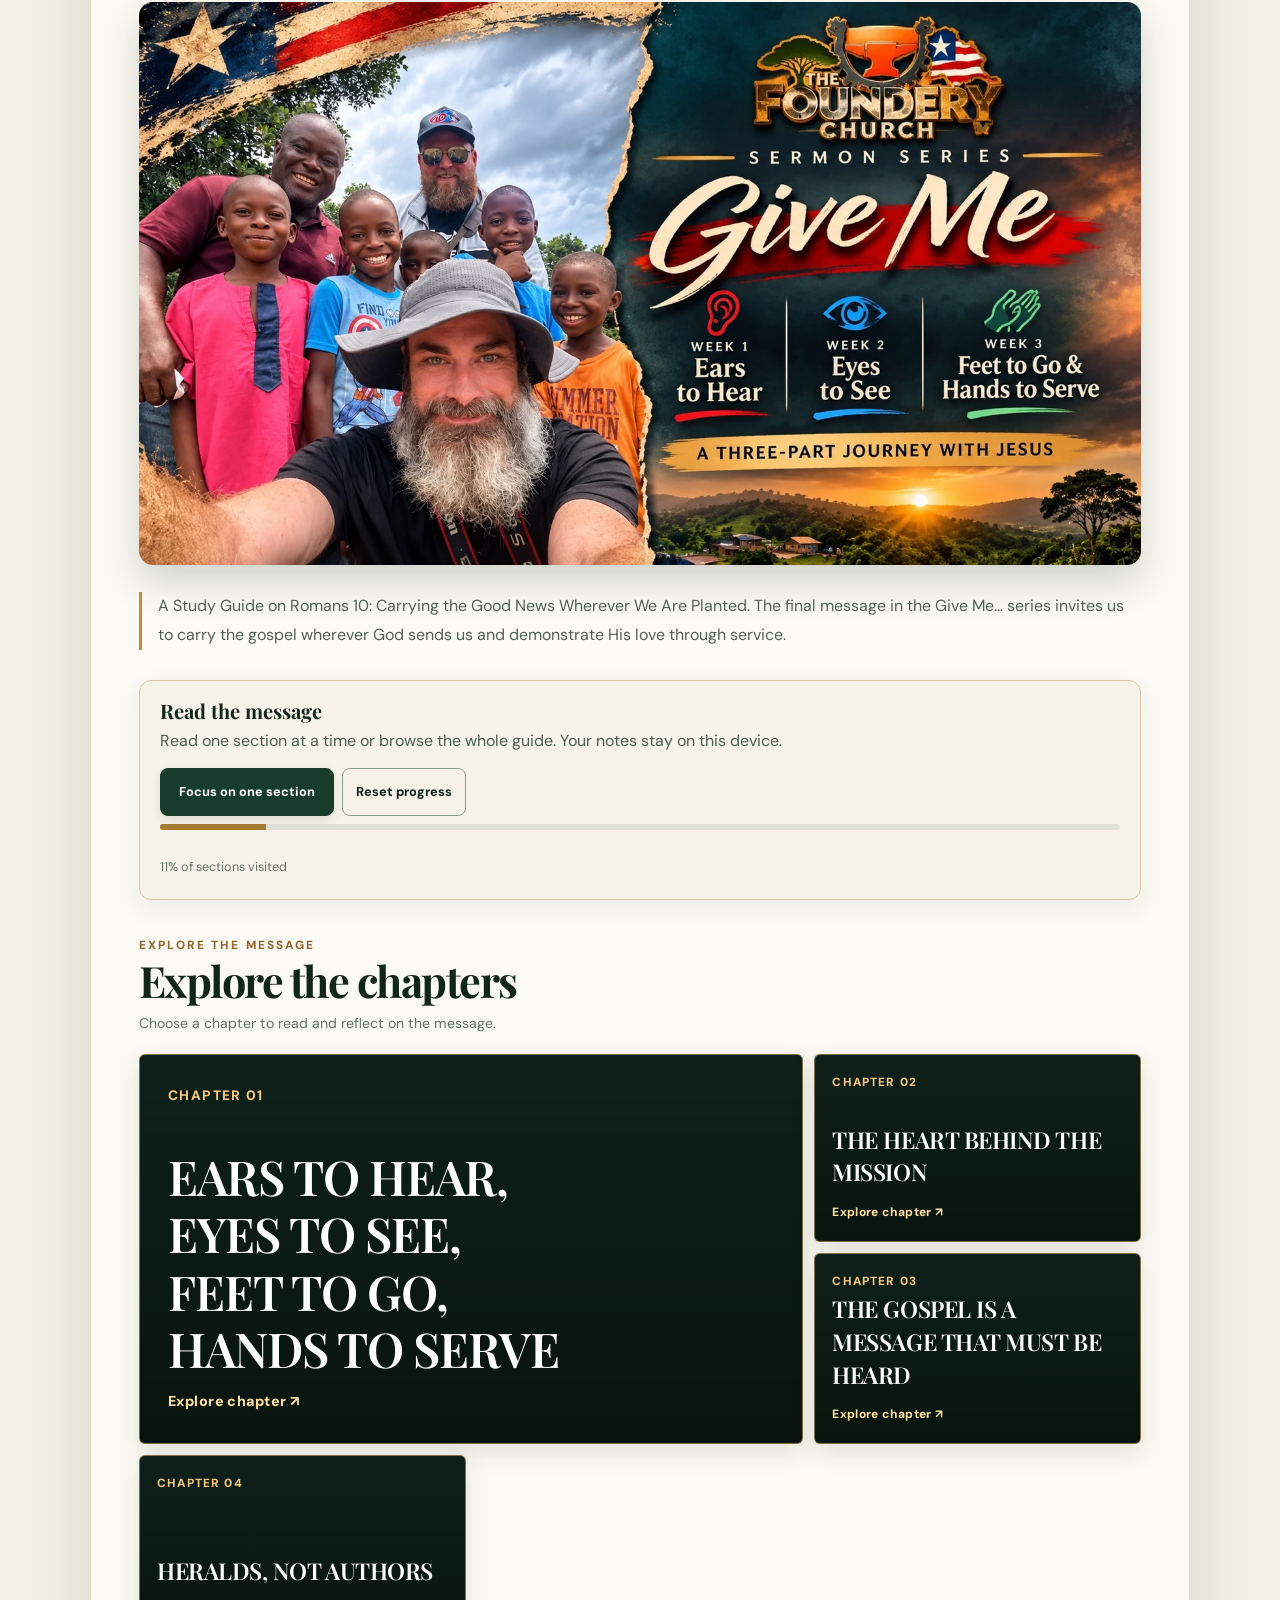
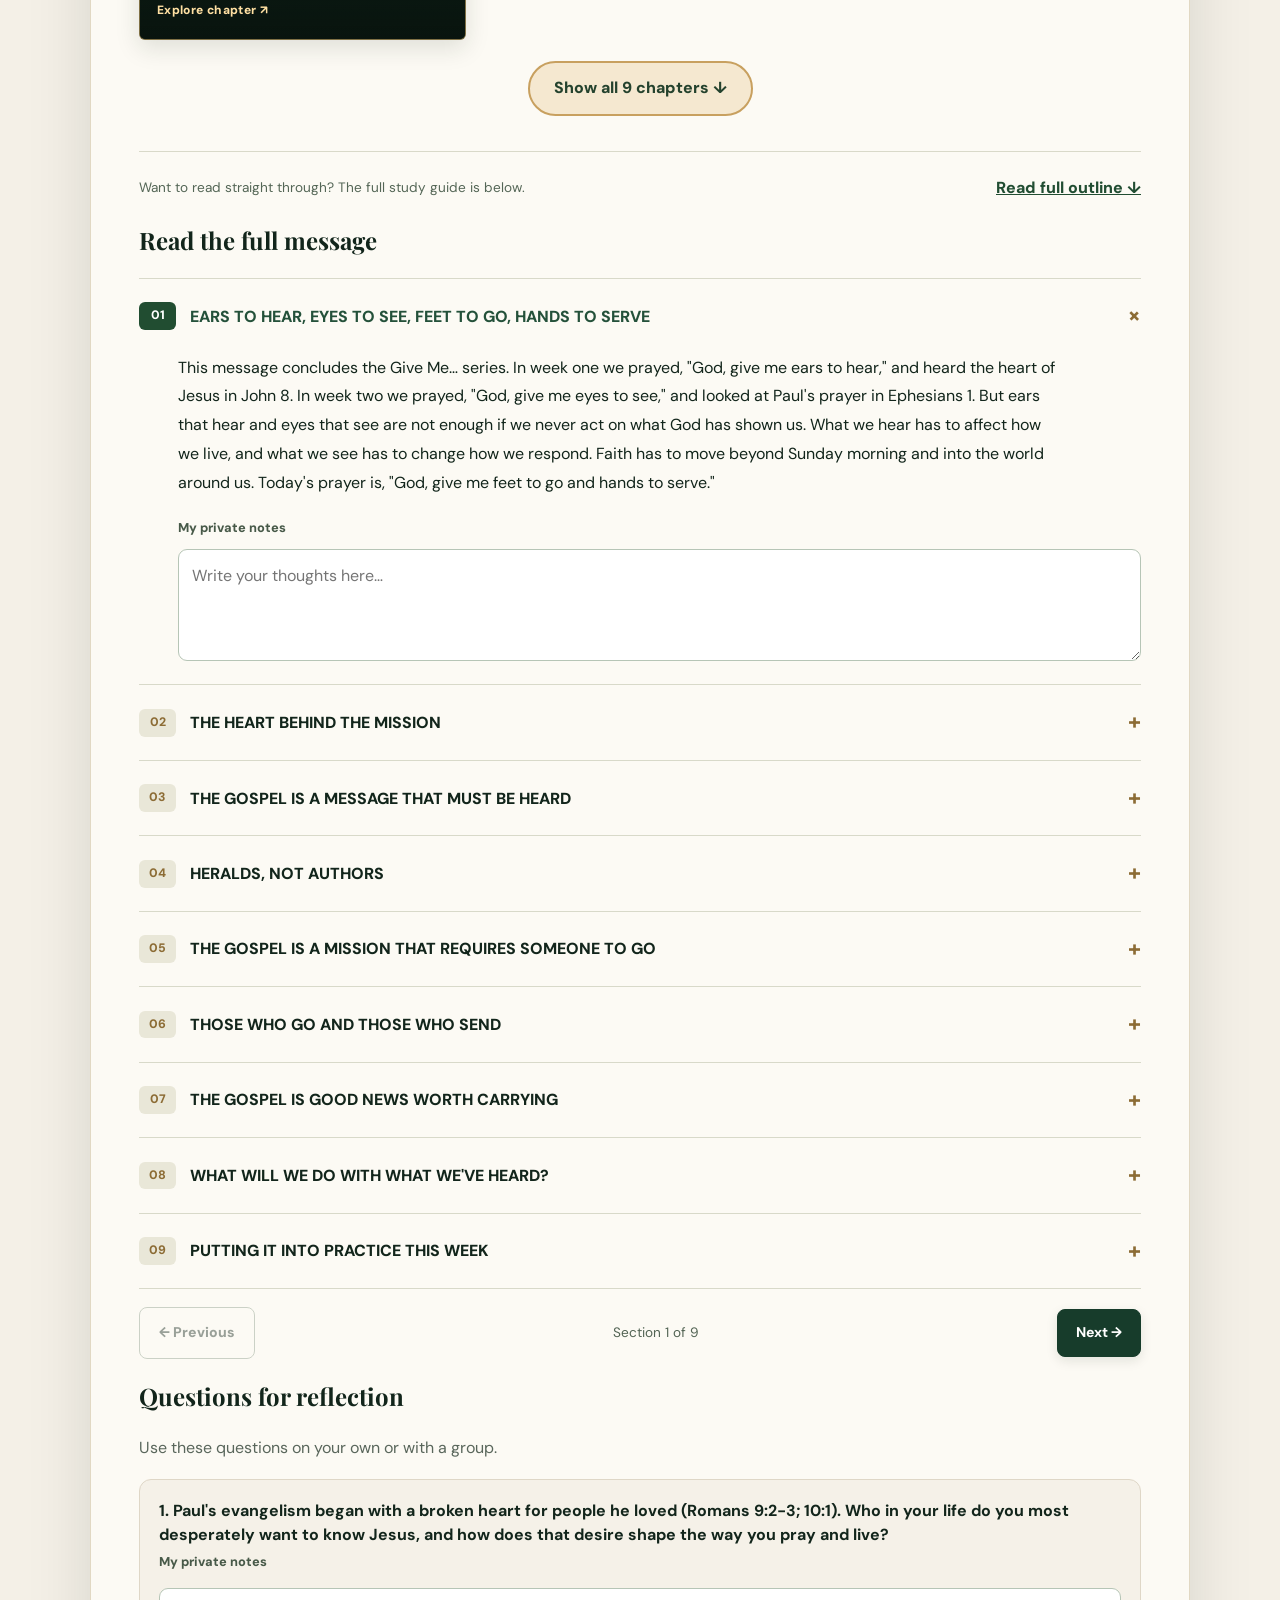
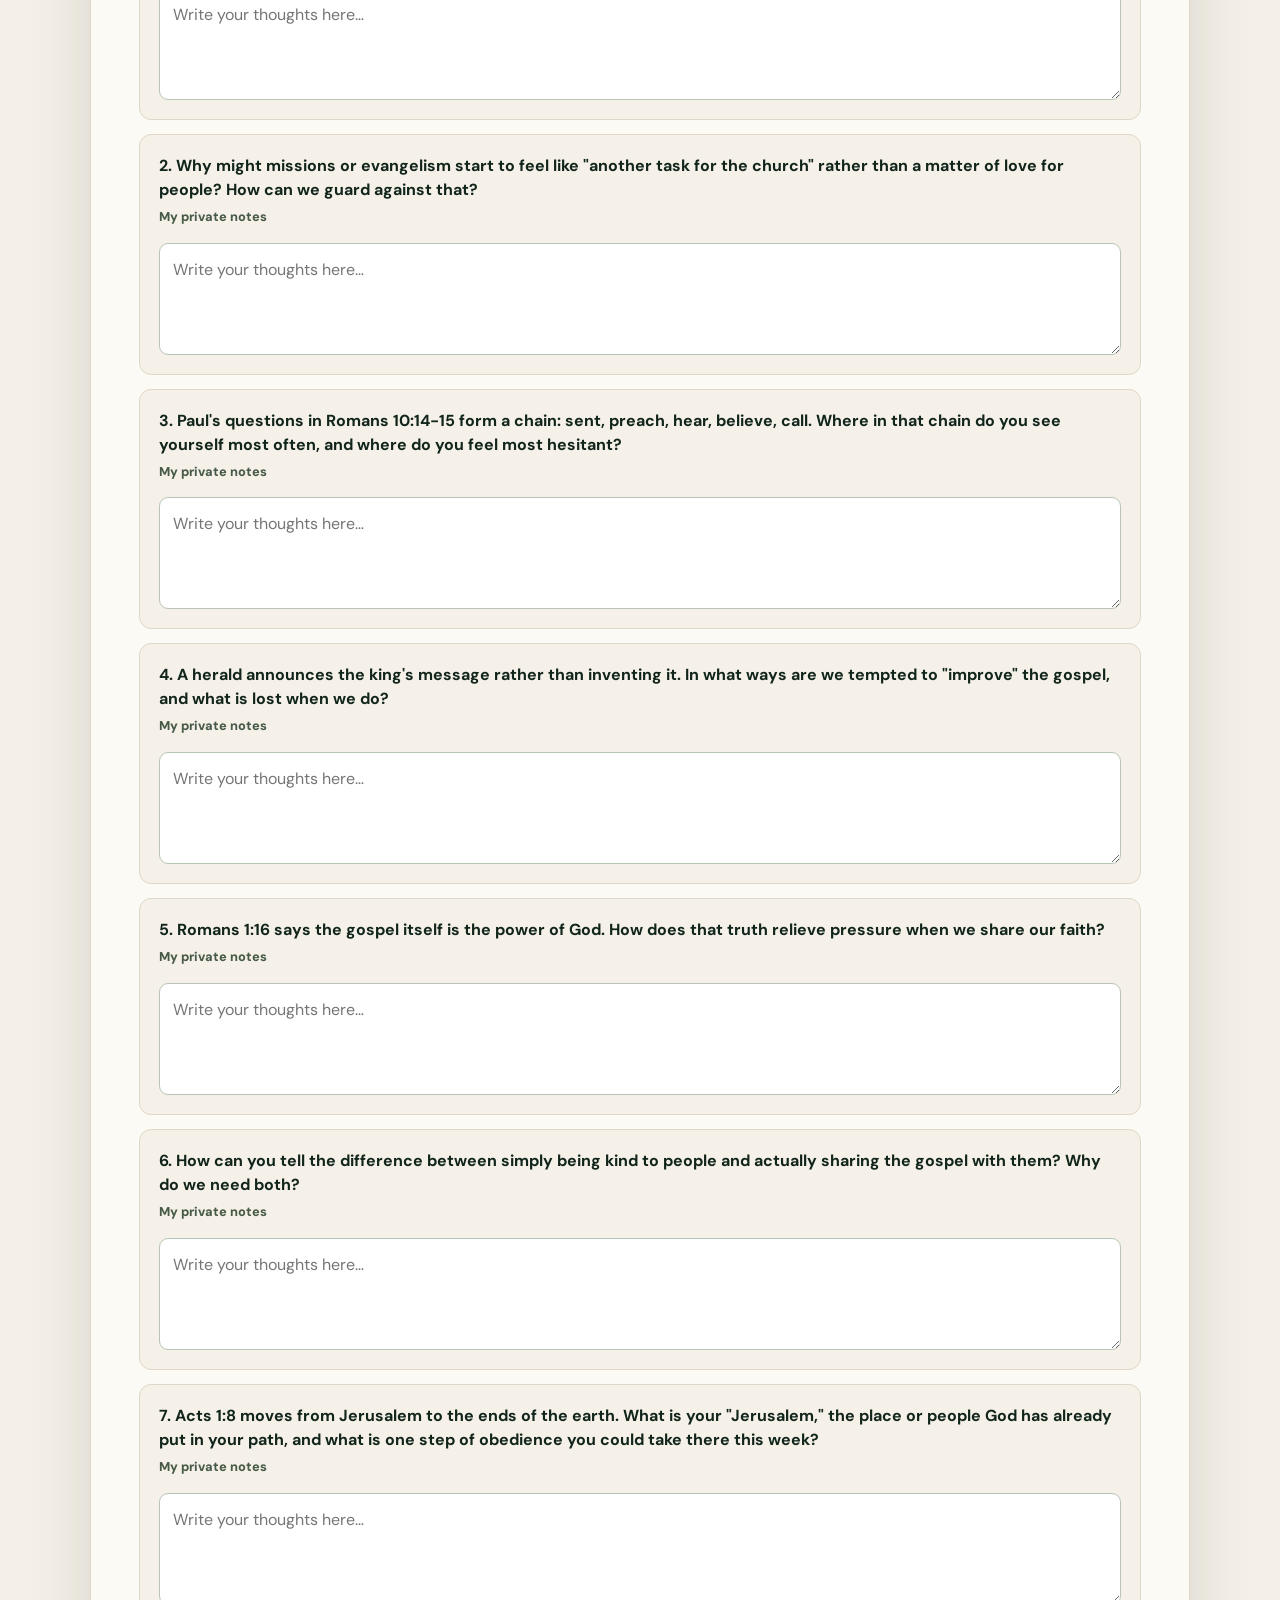
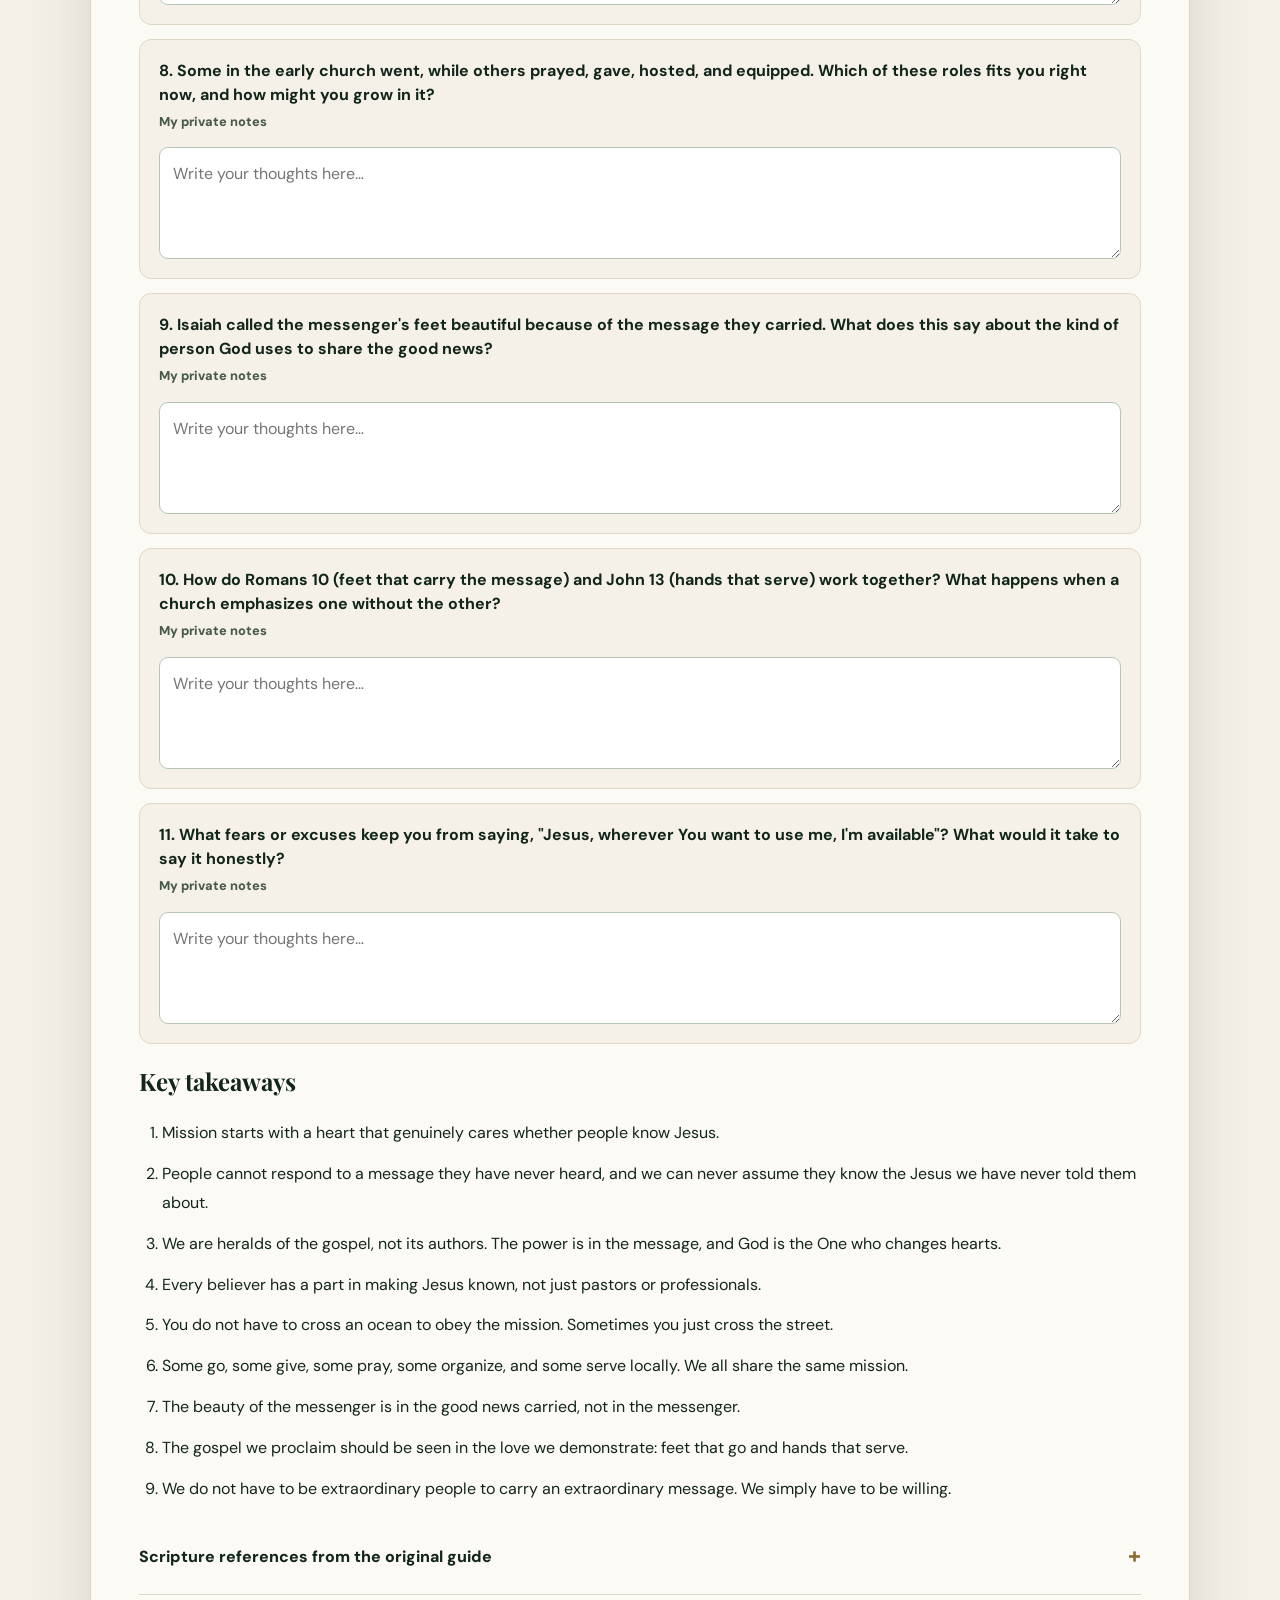
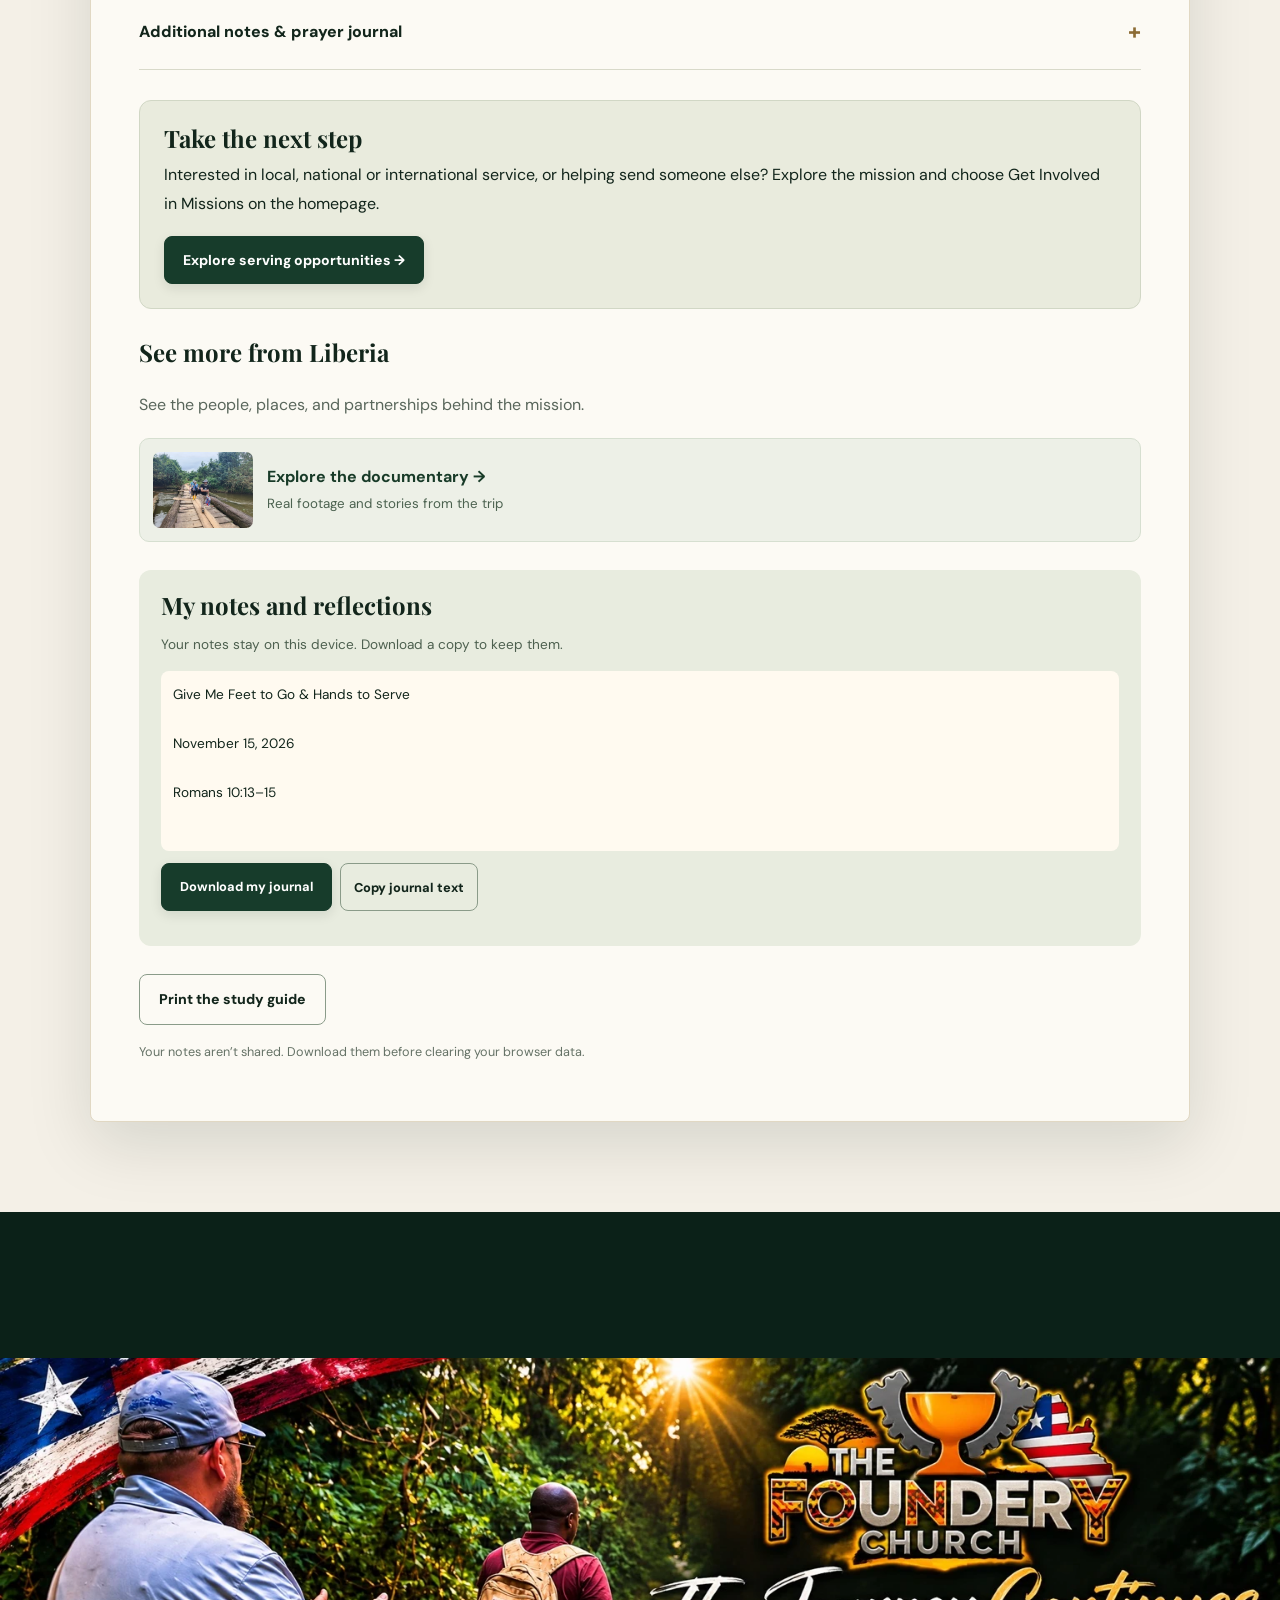
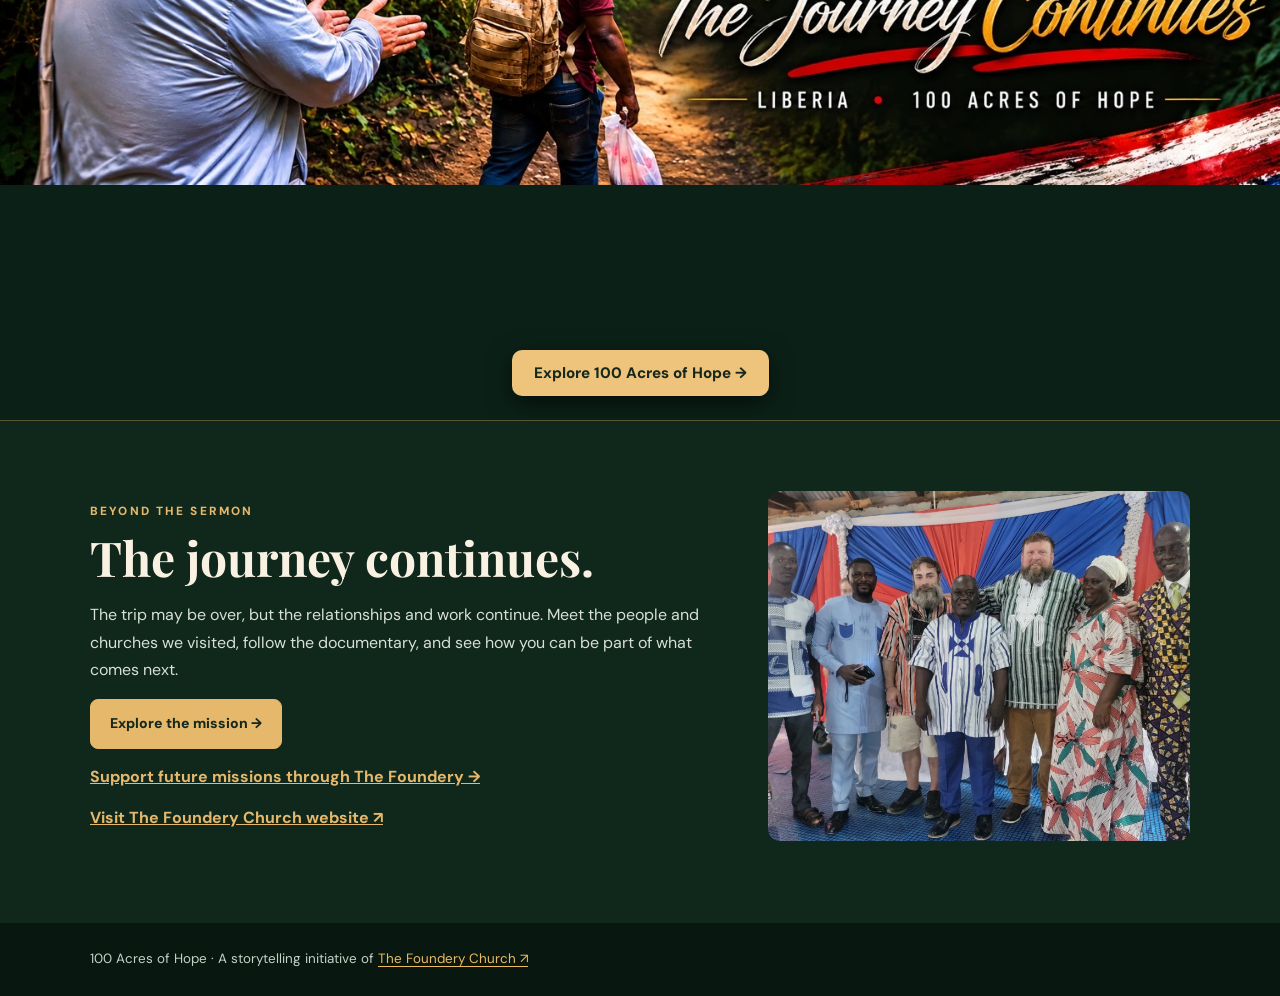
==== commit 78d9fb0e: "Activate Week 3 and open today's full sermon guide by default" ====
--- a/sermons/index.html
+++ b/sermons/index.html
@@ -376,7 +376,7 @@
 .music-video-heading h3{margin:0 0 8px;color:#173b2b;font-size:clamp(1.5rem,3vw,2rem);line-height:1.2}
 .music-video-heading p{margin:0 0 18px;color:#4e5d51;line-height:1.55}
 .music-video-frame{position:relative;width:100%;aspect-ratio:16/9;background:#091b14;border-radius:11px;overflow:hidden}
-.music-video-frame iframe{position:absolute;inset:0;display:block;width:100%;height:100%;border:0}
+.music-video-frame iframe,.music-video-frame video{position:absolute;inset:0;display:block;width:100%;height:100%;border:0;background:#091b14}
 .music-video-fallback{font-size:.86rem;line-height:1.5;margin:12px 0 0;color:#516454}
 .music-video-fallback a{color:#225c40;text-decoration:underline;text-underline-offset:3px}
 .music-video-launch{display:flex;flex-direction:column;align-items:center;justify-content:center;gap:12px;min-height:220px;aspect-ratio:16/9;border-radius:11px;background:linear-gradient(145deg,#173c2d,#0b1c15);color:#fff!important;text-align:center;text-decoration:none!important;padding:22px}.music-video-launch:hover,.music-video-launch:focus-visible{background:linear-gradient(145deg,#23543d,#102d21)}.music-video-play{display:grid;place-items:center;width:70px;height:70px;border-radius:50%;background:#e7ca85;color:#193e2d;font-size:27px;padding-left:5px}.music-video-launch strong{font-size:1.12rem}.music-video-launch small{color:#e7dfcb;font-size:.86rem}
@@ -386,7 +386,7 @@
 </style></head><body>
 <header class="top"><div class="wrap top-inner"><a class="brand" href="/">100 Acres of Hope</a><nav class="header-links" aria-label="Site links"><a class="back" href="/">← Explore the mission</a><a class="back church-link" href="https://thefoundery.church" target="_blank" rel="noopener noreferrer">The Foundery Church ↗</a></nav></div></header>
 <section class="hero"><div class="wrap hero-inner"><div class="hero-identity" aria-label="100 Acres of Hope"><a class="hero-logo hero-logo-hope" href="/" aria-label="Explore 100 Acres of Hope"><img src="../assets/100-acres-logo-clean.svg" alt="100 Acres of Hope logo"></a></div><div class="eyebrow">The Foundery Church · Liberia 2026</div><h1>Hear. See.<br><span>Go &amp; Serve.</span></h1><p class="hero-lead">Three messages. One journey of faith. Explore three messages from Pastor Bobby, alongside stories and Scripture readings from Liberia.</p><div class="hero-actions"><a class="hero-cta" href="#experience"><span class="hero-cta-icon" aria-hidden="true">↘</span> Explore the series</a><a class="hero-secondary" href="/#documentary">Discover the mission ↗</a></div><nav class="series-nav" id="weeks" aria-label="Choose a sermon"></nav></div></section>
-<dialog id="storyDialog" class="story-dialog" aria-label="Sermon visual reader"><div class="story-stage" id="storyStage"><div class="story-top"><span class="story-kicker" id="storyKicker"></span><button type="button" class="story-close" id="storyClose" aria-label="Close visual reader">×</button></div><div class="story-content"><h2 id="storyHeading"></h2><div class="story-copy" id="storyCopy"></div><p class="story-photo-credit">Photos from our Liberia visit accompany these reflections.</p><div class="story-tools"><select id="storyPicker" aria-label="Jump to chapter"></select><button id="storyNotesToggle" type="button" aria-expanded="false">Write a reflection ✎</button></div><div class="story-note-panel" id="storyNotePanel" hidden><label for="storyNote">My private notes for this chapter</label><textarea id="storyNote" placeholder="Write your thoughts here…"></textarea><div class="story-note-status" id="storyNoteStatus" role="status"></div></div><div class="story-progress" aria-hidden="true"><span id="storyProgress"></span></div></div><div class="story-controls"><button id="storyPrev" type="button">← Previous</button><span id="storyCounter"></span><button id="storyNext" type="button">Next chapter →</button></div></div></dialog><div class="reading-ribbon"><div class="wrap reading-ribbon-inner"><span class="reading-ribbon-label">● THE LIBERIA SERIES</span><nav aria-label="Page sections"><a href="#experience">Explore</a><a href="#sectionList">Read</a><a href="#mission">The mission</a></nav></div></div><main class="content-area" id="experience"><div class="wrap"><article class="study-card"><div class="study-head"><div class="study-overline"><span>THE MESSAGE</span><span class="study-overline-rule"></span><span id="date"></span></div><h2 id="title">Give Me Ears to Hear</h2><p id="verse">John 8:1–11</p><div class="tabs" role="group" aria-label="Choose how to explore this message"><button class="tab active" data-mode="sunday" aria-pressed="true">Watch & Listen</button><button class="tab" data-mode="study" aria-pressed="false">Read & Reflect</button></div></div><div class="study-body"><p class="mode-intro" id="modeIntro"></p><div id="content" aria-live="polite"><p>Loading original sermon study…</p></div></div></article></div></main>
+<dialog id="storyDialog" class="story-dialog" aria-label="Sermon visual reader"><div class="story-stage" id="storyStage"><div class="story-top"><span class="story-kicker" id="storyKicker"></span><button type="button" class="story-close" id="storyClose" aria-label="Close visual reader">×</button></div><div class="story-content"><h2 id="storyHeading"></h2><div class="story-copy" id="storyCopy"></div><p class="story-photo-credit">Photos from our Liberia visit accompany these reflections.</p><div class="story-tools"><select id="storyPicker" aria-label="Jump to chapter"></select><button id="storyNotesToggle" type="button" aria-expanded="false">Write a reflection ✎</button></div><div class="story-note-panel" id="storyNotePanel" hidden><label for="storyNote">My private notes for this chapter</label><textarea id="storyNote" placeholder="Write your thoughts here…"></textarea><div class="story-note-status" id="storyNoteStatus" role="status"></div></div><div class="story-progress" aria-hidden="true"><span id="storyProgress"></span></div></div><div class="story-controls"><button id="storyPrev" type="button">← Previous</button><span id="storyCounter"></span><button id="storyNext" type="button">Next chapter →</button></div></div></dialog><div class="reading-ribbon"><div class="wrap reading-ribbon-inner"><span class="reading-ribbon-label">● THE LIBERIA SERIES</span><nav aria-label="Page sections"><a href="#experience">Explore</a><a href="#sectionList">Read</a><a href="#mission">The mission</a></nav></div></div><main class="content-area" id="experience"><div class="wrap"><article class="study-card"><div class="study-head"><div class="study-overline"><span>THE MESSAGE</span><span class="study-overline-rule"></span><span id="date"></span></div><h2 id="title">Give Me Feet to Go &amp; Hands to Serve</h2><p id="verse">Romans 10:13–15</p><div class="tabs" role="group" aria-label="Choose how to explore this message"><button class="tab active" data-mode="sunday" aria-pressed="true">Watch & Listen</button><button class="tab" data-mode="study" aria-pressed="false">Read & Reflect</button></div></div><div class="study-body"><p class="mode-intro" id="modeIntro"></p><div id="content" aria-live="polite"><p>Loading original sermon study…</p></div></div></article></div></main>
 <section class="closing-journey" aria-label="The journey continues"><img src="../assets/closing-journey-banner.webp" loading="lazy" alt="The journey continues: The Foundery Church and Liberia"><a href="/">Explore 100 Acres of Hope →</a></section><section class="mission" id="mission"><div class="wrap mission-inner"><div><div class="eyebrow">Beyond the sermon</div><h2>The journey continues.</h2><p>The trip may be over, but the relationships and work continue. Meet the people and churches we visited, follow the documentary, and see how you can be part of what comes next.</p><a class="btn" href="/">Explore the mission →</a><div><a class="support" href="/#give">Support future missions through The Foundery →</a></div><div><a class="support" href="https://thefoundery.church" target="_blank" rel="noopener noreferrer">Visit The Foundery Church website ↗</a></div></div><img src="../assets/liberia-church-leadership-group.webp" loading="lazy" alt="Liberian church leaders and visitors gathered together during the mission visit"></div></section>
 <footer class="foot"><div class="wrap">100 Acres of Hope · A storytelling initiative of <a href="https://thefoundery.church" target="_blank" rel="noopener noreferrer">The Foundery Church ↗</a></div></footer>
 <script>
@@ -394,7 +394,7 @@
 const weeks=[
 {title:'Give Me Ears to Hear',date:'November 1, 2026',verse:'John 8:1–11',video:'../assets/Ears%20to%20Hear%20(Nov%201).mp4',poster:'../assets/week-01-live-sermon-promo.webp',recording:'HSMPEzl-FXU',pdf:'../assets/FOR%20APP%2011012026%20Give%20me%20Ears%20to%20Hear.pdf',intro:'Jesus invites us to listen with compassion, not just follow religious rules.'},
 {title:'Give Me Eyes to See',date:'November 8, 2026',verse:'Ephesians 1:17–23',video:'../assets/copy_A04F5926-4E9D-4E6C-B043-68E243362DE6.mp4',poster:'../assets/week-02-live-sermon-promo.webp',pdf:'../assets/FOR%20APP%2011082026%20Give%20Me%20Eyes%20To%20See.pdf',intro:'Paul prays that we would see the hope we have in Jesus and recognize God’s power at work.'},
-{title:'Give Me Feet to Go & Hands to Serve',date:'November 15, 2026',verse:'Romans 10:14–15',intro:'The third message in the Liberia series. The original study guide is coming soon.'}
+{title:'Give Me Feet to Go & Hands to Serve',date:'November 15, 2026',verse:'Romans 10:13–15',intro:'A Study Guide on Romans 10: Carrying the Good News Wherever We Are Planted. The final message in the Give Me… series invites us to carry the gospel wherever God sends us and demonstrate His love through service.'}
 ];
 const heroPhotos=['../assets/week-01-ears-to-hear-cover.webp','../assets/week-02-eyes-to-see-cover.webp','../assets/give-me-series-overview.webp'];
 const storyPhotos=['../assets/worship-gathering-1200.webp','../assets/children-sharing-moment-1200.webp','../assets/liberia-church-leadership-group.webp','../assets/cornerstone-church-1200.webp','../assets/river-bridge-journey-1200.webp','../assets/school-grounds-1200.webp'];
@@ -405,7 +405,7 @@
 };
 const $=q=>document.querySelector(q);
 const esc=x=>String(x??'').replace(/[&<>"']/g,c=>({'&':'&amp;','<':'&lt;','>':'&gt;','"':'&quot;',"'":'&#39;'}[c]));
-let selected=0,mode='sunday',studies=[],focused=false,current=0,seen={},storyIndex=0,storyReturnFocus=null;
+let selected=2,mode='study',studies=[],focused=false,current=0,seen={},storyIndex=0,storyReturnFocus=null;
 const storageKey=(kind,i,w=selected)=>'liberia-sermon-'+w+'-'+kind+'-'+i;
 const volatileNotes=new Map();
 const getSaved=k=>{if(volatileNotes.has(k))return volatileNotes.get(k);try{return localStorage.getItem(k)||''}catch(e){return ''}};
@@ -447,18 +447,18 @@
 function currentSection(i){const n=studyFor()?.sections.length||0;if(!n)return;current=Math.max(0,Math.min(n-1,i));const list=$('#sectionList');if(list){list.classList.toggle('reading-focus',focused);list.querySelectorAll('.sermon-section').forEach((d,j)=>{d.dataset.current=String(j===current);if(focused)d.open=j===current})}const counter=$('#chapterCount');if(counter)counter.textContent='Section '+(current+1)+' of '+n;const prev=$('#prevChapter'),next=$('#nextChapter');if(prev)prev.disabled=current===0;if(next)next.disabled=current===n-1;if(focused){const d=document.querySelector('.sermon-section[data-current="true"]');d?.scrollIntoView({block:'start',behavior:'smooth'})}}
 function collectNotes(){const st=studyFor(),w=weeks[selected],lines=[w.title,w.date,w.verse,''];if(!st)return lines.join('\n');const parts=[];st.sections.forEach((s,i)=>{const v=getSaved(storageKey('note',i));if(v.trim())parts.push(s.heading+'\n'+v)});st.questions.forEach((q,i)=>{const v=getSaved(storageKey('reflection',i));if(v.trim())parts.push(q.heading+'\n'+v)});for(const kind of ['illustration','additional']){const count=1;for(let i=0;i<count;i++){const v=getSaved(storageKey(kind,i));if(v.trim())parts.push((kind==='illustration'?'Illustration reflection '+(i+1):'Additional notes')+'\n'+v)}}return lines.concat(parts.length?parts:['No personal notes saved yet.']).join('\n\n')}
 function download(text,filename,type){const u=URL.createObjectURL(new Blob([text],{type:type||'text/plain;charset=utf-8'})),a=document.createElement('a');a.href=u;a.download=filename;a.click();setTimeout(()=>URL.revokeObjectURL(u),1500)}
-function render(){const w=weeks[selected],st=studyFor();document.querySelector('.hero').style.setProperty('--hero-photo',"url('"+heroPhotos[selected]+"')");$('#weeks').innerHTML=weeks.map((x,i)=>'<button class="week '+(selected===i?'active':'')+'" data-week="'+i+'" aria-current="'+(selected===i?'true':'false')+'"><small>Week '+(i+1)+' · '+esc(x.date)+'</small><strong>'+esc(x.title)+'</strong><span>'+esc(x.verse)+'</span></button>').join('');$('#date').textContent=w.date;$('#title').textContent=w.title;$('#verse').textContent=w.verse;$('#modeIntro').textContent=mode==='sunday'?(w.recording?'Watch Pastor Bobby’s message and the Scripture reading from Liberia.':'Hear this week’s Scripture read by a pastor in Liberia. The full sermon will be added when it’s available.'):'Go deeper into the message with Scripture, discussion questions, and space for personal reflection.';document.querySelector('.study-card').classList.toggle('watch-path',mode==='sunday');document.querySelector('.study-card').classList.toggle('study-path',mode==='study');
+function render(){const w=weeks[selected],st=studyFor();document.querySelector('.hero').style.setProperty('--hero-photo',"url('"+heroPhotos[selected]+"')");$('#weeks').innerHTML=weeks.map((x,i)=>'<button class="week '+(selected===i?'active':'')+'" data-week="'+i+'" aria-current="'+(selected===i?'true':'false')+'"><small>Week '+(i+1)+' · '+esc(x.date)+'</small><strong>'+esc(x.title)+'</strong><span>'+esc(x.verse)+'</span></button>').join('');$('#date').textContent=w.date;$('#title').textContent=w.title;$('#verse').textContent=w.verse;$('#modeIntro').textContent=mode==='sunday'?(w.recording?'Watch Pastor Bobby’s message and the Scripture reading from Liberia.':w.video?'Hear this week’s Scripture read by a pastor in Liberia. The full sermon will be added when it’s available.':'Explore this week’s message and study guide. A video is not available yet.'):'Go deeper into the message with Scripture, discussion questions, and space for personal reflection.';document.querySelector('.study-card').classList.toggle('watch-path',mode==='sunday');document.querySelector('.study-card').classList.toggle('study-path',mode==='study');
 document.querySelectorAll('[data-mode]').forEach(b=>{b.classList.toggle('active',b.dataset.mode===mode);b.setAttribute('aria-pressed',String(b.dataset.mode===mode))});
 let out='<img class="sermon-cover" src="'+(selected===0?'../assets/week-01-ears-to-hear-cover.webp':selected===1?'../assets/week-02-eyes-to-see-cover.webp':'../assets/give-me-series-overview.webp')+'" alt="'+esc(w.title)+' — Liberia sermon series"><p class="mode-intro">'+esc(w.intro)+'</p>';
 if(st){out+='<div class="guide-panel deep-study"><h3>Read the message</h3><p>Read one section at a time or browse the whole guide. Your notes stay on this device.</p><div class="guide-actions"><button class="btn primary" id="focusToggle" type="button">'+(focused?'Show all sections':'Focus on one section')+'</button><button class="btn" id="resetProgress" type="button">Reset progress</button></div><div class="progress-track" role="progressbar" aria-label="Sections visited" aria-valuemin="0" aria-valuemax="100" aria-valuenow="'+progress()+'"><div class="progress-fill" id="progressFill" style="width:'+progress()+'%"></div></div><span class="fine" id="progressText">'+progress()+'% of sections visited</span></div>'}
-if(w.video||w.recording){out+='<div class="video-card-grid">';if(w.recording)out+=mediaCard('Full sermon · Pastor Bobby Westfall','Pastor Bobby Westfall · '+w.date,'../assets/cornerstone-church-1200.webp',w.recording,'youtube');if(w.video){const reader=selected===0?'Pastor Thomas':selected===1?'Pastor Alex':'a Liberian pastor';out+=mediaCard('Scripture reading · '+reader,reader+' reads '+w.verse+' from Liberia',w.poster,w.video,'file');}out+='</div>'}else{out+='<div class="watch-invite"><h3>Video coming soon</h3><p>There’s no video for this week yet. Check back after the service.</p></div>'}if(!w.recording&&w.video){out+='<p class="fine video-note">This is the Scripture reading from Liberia. Pastor Bobby’s full message is not available yet.</p>'}
+if(w.video||w.recording){out+='<div class="video-card-grid">';if(w.recording)out+=mediaCard('Full sermon · Pastor Bobby Westfall','Pastor Bobby Westfall · '+w.date,'../assets/cornerstone-church-1200.webp',w.recording,'youtube');if(w.video){const reader=selected===0?'Pastor Thomas':selected===1?'Pastor Alex':'a Liberian pastor';out+=mediaCard('Scripture reading · '+reader,reader+' reads '+w.verse+' from Liberia',w.poster,w.video,'file');}out+='</div>'}else if(mode==='sunday'){out+='<div class="watch-invite"><h3>Video coming soon</h3><p>There’s no video for this week yet. The complete study guide is available under Read &amp; Reflect.</p></div>'}if(!w.recording&&w.video){out+='<p class="fine video-note">This is the Scripture reading from Liberia. Pastor Bobby’s full message is not available yet.</p>'}
 if(selected===0){out+='<section class="music-video-block" aria-label="Let Them Be Little music video"><div class="music-video-heading"><span class="music-video-kicker">MUSIC VIDEO · WEEK 1</span><h3>Let Them Be Little</h3><p>A music video from Week 1 of our Liberia series.</p></div><a class="music-video-launch" href="https://drive.google.com/file/d/15pbJdKHn-H4iFky9JsCffirfif3fO2Q1/view" target="_blank" rel="noopener noreferrer"><span class="music-video-play" aria-hidden="true">▶</span><strong>Watch the music video</strong><small>Opens in Google Drive</small></a><p class="music-video-fallback">The video opens in Google Drive while we arrange reliable on-page playback.</p></section>'}
-if(selected===1){out+='<section class="music-video-block" aria-label="Let It Grow · A Journey to Zuhzon music video"><div class="music-video-heading"><span class="music-video-kicker">MUSIC VIDEO · WEEK 2</span><h3>Let It Grow · A Journey to Zuhzon</h3><p>A music video made from photographs of our journey to Zuhzon, Liberia.</p></div><a class="music-video-launch" href="https://drive.google.com/file/d/19KV_qzkdSbq4r-DwKwx9qlTAUxrwRcz3/view" target="_blank" rel="noopener noreferrer"><span class="music-video-play" aria-hidden="true">▶</span><strong>Watch the music video</strong><small>Opens in Google Drive</small></a><p class="music-video-fallback">The video opens in Google Drive while we arrange reliable on-page playback.</p></section>'}
+if(selected===1){out+='<section class="music-video-block" aria-label="Let It Grow · A Journey to Zuhzon music video"><div class="music-video-heading"><span class="music-video-kicker">MUSIC VIDEO · WEEK 2</span><h3>Let It Grow · A Journey to Zuhzon</h3><p>A music video made from photographs of our journey to Zuhzon, Liberia.</p></div><div class="music-video-frame"><video controls playsinline preload="auto" aria-label="Let It Grow music video" onloadedmetadata="if(this.currentTime===0){this.currentTime=0.15}" onseeked="if(this.paused){this.pause()}"><source src="../assets/Let%20it%20Grow%20.mp4#t=0.15" type="video/mp4">Your browser does not support video playback.</video></div><p class="music-video-fallback">If playback fails, <a href="../assets/Let%20it%20Grow%20.mp4" target="_blank" rel="noopener noreferrer">open the MP4 directly ↗</a>.</p></section>'}
 out+='<div class="watch-invite study-prompt"><h3>Keep exploring</h3><p>Read the message, explore the discussion questions, and write down what stands out to you.</p><button type="button" id="openStudyPath">Read the study guide →</button></div><div class="deep-study">';
-if(!st){out+=selected===2?'<div class="original"><h3>Study guide coming soon</h3><p>The third message is scheduled for November 15. Its study guide will appear here once provided.</p></div>':'<div class="original" role="status"><h3>Loading the study guide…</h3><p>Preparing Pastor Bobby’s original notes and questions.</p></div>'}
+if(!st){out+='<div class="original" role="status"><h3>Loading the study guide…</h3><p>Preparing Pastor Bobby’s original notes and questions.</p></div>'}
 else{out+='<div class="story-intro"><div><div class="eyebrow" style="color:#91662e">Explore the message</div><h3>Explore the chapters</h3><p>Choose a chapter to read and reflect on the message.</p></div></div><div class="story-deck">'+st.sections.map((s,i)=>'<button type="button" class="story-tile" data-story="'+i+'" style="--tile-photo:url(&quot;'+storyPhoto(i)+'&quot;)" aria-label="Open visual chapter '+(i+1)+': '+esc(s.heading)+'"><span class="tile-number">CHAPTER '+String(i+1).padStart(2,'0')+'</span><span><strong>'+esc(s.heading)+'</strong><span class="tile-action" style="display:block">Explore chapter ↗</span></span></button>').join('')+'</div><div class="story-deck-toggle"><button type="button" id="allChapters" aria-expanded="false">Show all '+st.sections.length+' chapters ↓</button></div><div class="study-jump"><p>Want to read straight through? The full study guide is below.</p><a href="#sectionList">Read full outline ↓</a></div><h3>Read the full message</h3><div id="sectionList" class="section-list">'+st.sections.map((s,i)=>'<details class="sermon-section" data-current="'+(i===current)+'" '+(i===current?'open':'')+'><summary><span class="num">'+String(i+1).padStart(2,'0')+'</span><span>'+esc(s.heading)+'</span><span class="chev" aria-hidden="true">+</span></summary><div class="section-content"><p>'+esc(s.body)+'</p>'+imageFor(i)+note('note',i)+(selected===0&&i===9?missionLink('Meet the churches and leaders','Explore the relationships behind the visit','/#journey','../assets/liberia-church-leadership-group.webp'):'')+(selected===1&&i===7?missionLink('Explore Zuzhon','Learn about the community and the school','/zuzhon/','../assets/school-grounds-1200.webp'):'')+'</div></details>').join('')+'</div><div class="chapter-nav"><button class="btn" id="prevChapter" type="button">← Previous</button><span class="chapter-count" id="chapterCount"></span><button class="btn primary" id="nextChapter" type="button">Next →</button></div>';
 if(mode==='study'){out+=illustration();out+='<h3>Questions for reflection</h3><p class="muted">Use these questions on your own or with a group.</p>'+st.questions.map((q,i)=>'<div class="prompt">'+(selected===1?'<img class="prompt-visual" loading="lazy" src="../assets/'+(i<5?(i+16):(i+28))+'-discussion.webp" alt="Discussion question '+(i+1)+' artwork">':'')+'<strong>'+esc(q.number+'. '+q.heading+(q.body?' '+q.body:''))+'</strong>'+note('reflection',i)+'</div>').join('');out+='<h3>Key takeaways</h3><ol class="takeaways">'+st.takeaways.map((x,i)=>'<li>'+(selected===1?'<img class="takeaway-visual" loading="lazy" src="../assets/'+(i+40)+'-key-takeaway.webp" alt="Key takeaway '+(i+1)+' artwork">':'')+esc(x.heading+(x.body?' '+x.body:''))+'</li>').join('')+'</ol>';out+='<details class="sermon-section"><summary>Scripture references from the original guide <span class="chev" aria-hidden="true">+</span></summary><div class="verse-block">'+esc(st.scripture)+'</div></details><details class="sermon-section"><summary>Additional notes & prayer journal <span class="chev" aria-hidden="true">+</span></summary><div class="section-content"><p style="white-space:pre-wrap">'+esc(st.additional)+'</p>'+note('additional',0)+'</div></details>';
-out+=visualLibrary();out+='<h3>See more from Liberia</h3><p class="muted">See the people, places, and partnerships behind the mission.</p>'+missionLink('Explore the documentary','Real footage and stories from the trip','/#documentary','../assets/river-bridge-journey-1200.webp');
+if(selected===2)out+='<div class="original"><h3>Take the next step</h3><p>Interested in local, national or international service, or helping send someone else? Explore the mission and choose Get Involved in Missions on the homepage.</p><a class="btn primary" href="/">Explore serving opportunities →</a></div>';out+=visualLibrary();out+='<h3>See more from Liberia</h3><p class="muted">See the people, places, and partnerships behind the mission.</p>'+missionLink('Explore the documentary','Real footage and stories from the trip','/#documentary','../assets/river-bridge-journey-1200.webp');
 }
 if(w.pdf)out+='<img class="lib-divider" loading="lazy" src="../assets/04_liberia_section_divider.png" alt="" aria-hidden="true"><div class="original"><h3>Original study guide (PDF)</h3><p>Open the complete guide exactly as provided.</p><a class="btn primary" href="'+w.pdf+'" target="_blank" rel="noopener">Open original PDF ↗</a></div>';
 out+='<div class="journal-card"><h3>My notes and reflections</h3><p class="journal-meta">Your notes stay on this device. Download a copy to keep them.</p><div class="journal-preview" id="journalPreview">No notes yet.</div><div class="guide-actions"><button class="btn primary" id="downloadJournal">Download my journal</button><button class="btn" id="copyJournal">Copy journal text</button></div><p class="toast" id="journalStatus" role="status"></p></div>'}
@@ -467,12 +467,12 @@
 document.querySelectorAll('[data-key]').forEach(t=>{t.value=getSaved(t.dataset.key);t.addEventListener('input',()=>{const ok=save(t.dataset.key,t.value);refreshJournal();if(!ok){const status=$('#journalStatus');if(status)status.textContent='Browser storage unavailable. Download your journal to keep it.'}})});
 document.querySelectorAll('[data-story]').forEach(b=>b.addEventListener('click',()=>showStory(Number(b.dataset.story))));
 const all=$('#allChapters');if(all)all.addEventListener('click',()=>{const deck=$('.story-deck'),expanded=deck.classList.toggle('expanded');all.setAttribute('aria-expanded',String(expanded));all.textContent=expanded?'Show fewer chapters ↑':'Show all '+st.sections.length+' chapters ↓'});
-document.querySelectorAll('[data-week]').forEach(b=>b.onclick=()=>{selected=Number(b.dataset.week);focused=false;current=0;readState();history.replaceState(null,'','#week-'+(selected+1));render();$('.study-head').scrollIntoView({block:'start',behavior:'smooth'})});
+document.querySelectorAll('[data-week]').forEach(b=>b.onclick=()=>{selected=Number(b.dataset.week);if(selected===2)mode='study';focused=false;current=0;readState();history.replaceState(null,'','#week-'+(selected+1));render();$('.study-head').scrollIntoView({block:'start',behavior:'smooth'})});
 document.querySelectorAll('[data-play]').forEach(b=>b.onclick=()=>{const src=b.dataset.src,kind=b.dataset.play,title=b.dataset.title;const el=document.createElement(kind==='youtube'?'iframe':'video');el.className='video';el.style.cssText='width:100%;aspect-ratio:16/9;display:block;border:0;border-radius:12px;background:#0d2117';el.title=title;if(kind==='youtube'){el.src='https://www.youtube-nocookie.com/embed/'+encodeURIComponent(src)+'?autoplay=1';el.allow='accelerometer;autoplay;encrypted-media;gyroscope;picture-in-picture';el.allowFullscreen=true}else{el.controls=true;el.autoplay=true;el.playsInline=true;el.preload='metadata';el.src=src}b.replaceWith(el);if(kind==='file')el.play().catch(()=>{})});
 if(st){$('#focusToggle').onclick=()=>{focused=!focused;$('#focusToggle').textContent=focused?'Show all sections':'Focus on one section';currentSection(current);if(focused)markRead(current)};$('#resetProgress').onclick=()=>{seen[selected]={};save(storageKey('seen',0),'{}');const p=$('#progressFill');if(p)p.style.width='0%';$('#progressText').textContent='0% of sections visited';const track=document.querySelector('.progress-track');if(track)track.setAttribute('aria-valuenow','0')};$('#prevChapter').onclick=()=>{currentSection(current-1);markRead(current)};$('#nextChapter').onclick=()=>{currentSection(current+1);markRead(current)};document.querySelectorAll('.sermon-section').forEach((d,i)=>d.addEventListener('toggle',()=>{if(d.open&&i<st.sections.length){current=i;markRead(i);}}));currentSection(current);bindIllustration();$('#downloadJournal').onclick=()=>download(collectNotes(),'liberia-week-'+(selected+1)+'-journal.txt');$('#copyJournal').onclick=()=>{const txt=collectNotes();if(navigator.clipboard?.writeText){navigator.clipboard.writeText(txt).then(()=>{$('#journalStatus').textContent='Journal copied'}).catch(()=>{$('#journalStatus').textContent='Copy unavailable; use Download instead'})}else $('#journalStatus').textContent='Copy unavailable; use Download instead'};refreshJournal()}
 $('#printStudy').onclick=()=>{const originalMode=mode,originalFocus=focused;if(mode!=='study'){mode='study';focused=false;render()}document.querySelectorAll('.sermon-section').forEach(d=>d.open=true);const restore=()=>{window.removeEventListener('afterprint',restore);if(originalMode!==mode||originalFocus!==focused){mode=originalMode;focused=originalFocus;render()}};window.addEventListener('afterprint',restore,{once:true});window.print()}}
 function refreshJournal(){const e=$('#journalPreview');if(e){const txt=collectNotes();e.textContent=txt.length>700?txt.slice(0,700)+'…':txt}}
 document.querySelectorAll('[data-mode]').forEach(b=>b.onclick=()=>{mode=b.dataset.mode;focused=false;render()});
-const match=location.hash.match(/^#week-([123])$/);if(match)selected=Number(match[1])-1;readState();
-render();fetch('sermon-content.json').then(r=>{if(!r.ok)throw Error('Unable to fetch studies');return r.json()}).then(d=>{if(!Array.isArray(d)||d.length<2||!d.slice(0,2).every(s=>Array.isArray(s.sections)&&s.sections.length&&Array.isArray(s.questions)&&Array.isArray(s.takeaways)&&typeof s.scripture==='string'&&typeof s.additional==='string'))throw Error('Incomplete study data');studies=d;render()}).catch(()=>{$('#content').innerHTML='<div class="original"><h3>Unable to load the study</h3><p>Please refresh this page. You can still explore the mission and the original sermon resources.</p></div>'});
+const match=location.hash.match(/^#week-([123])$/);if(match){selected=Number(match[1])-1;mode=selected===2?'study':'sunday'}readState();
+render();fetch('sermon-content.json?v=20261115').then(r=>{if(!r.ok)throw Error('Unable to fetch studies');return r.json()}).then(d=>{if(!Array.isArray(d)||d.length<3||!d.slice(0,3).every(s=>Array.isArray(s.sections)&&s.sections.length&&Array.isArray(s.questions)&&Array.isArray(s.takeaways)&&typeof s.scripture==='string'&&typeof s.additional==='string'))throw Error('Incomplete study data');studies=d;render()}).catch(()=>{$('#content').innerHTML='<div class="original"><h3>Unable to load the study</h3><p>Please refresh this page. You can still explore the mission and the original sermon resources.</p></div>'});
 </script></body></html>
